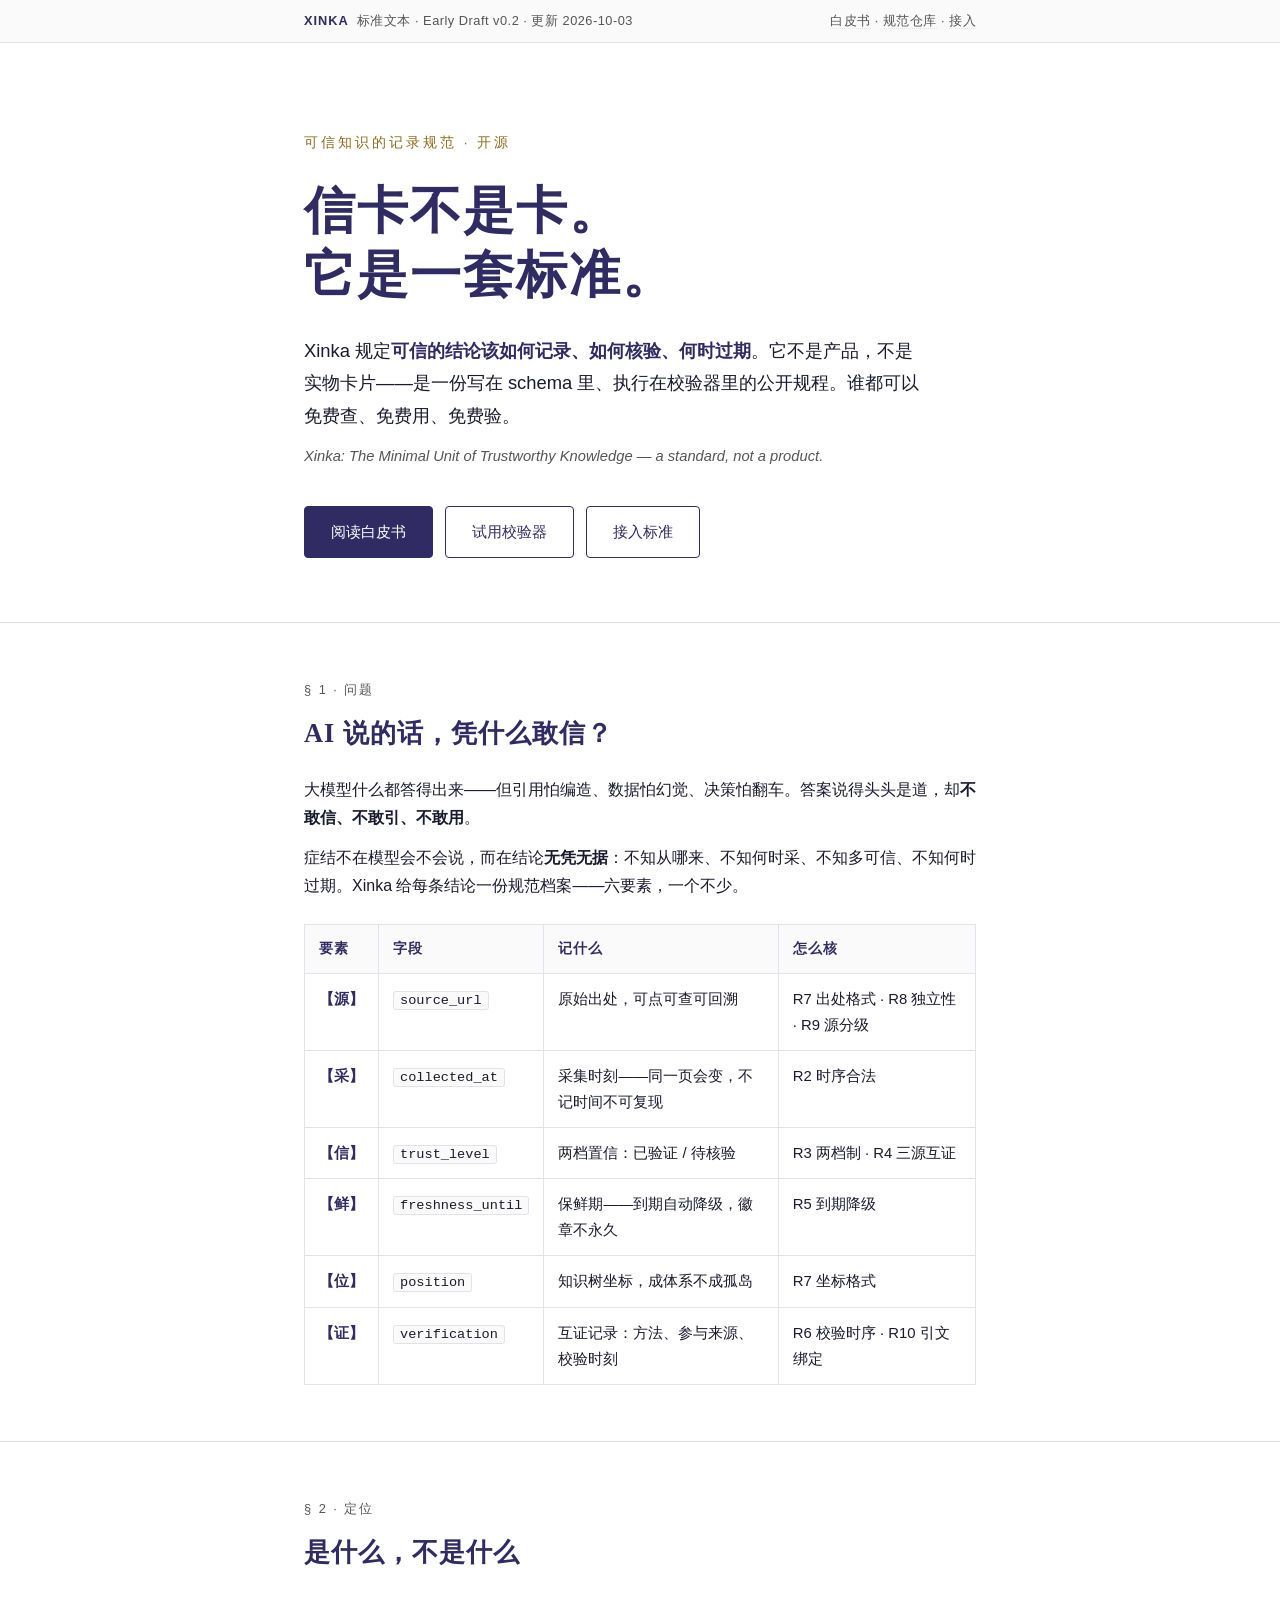
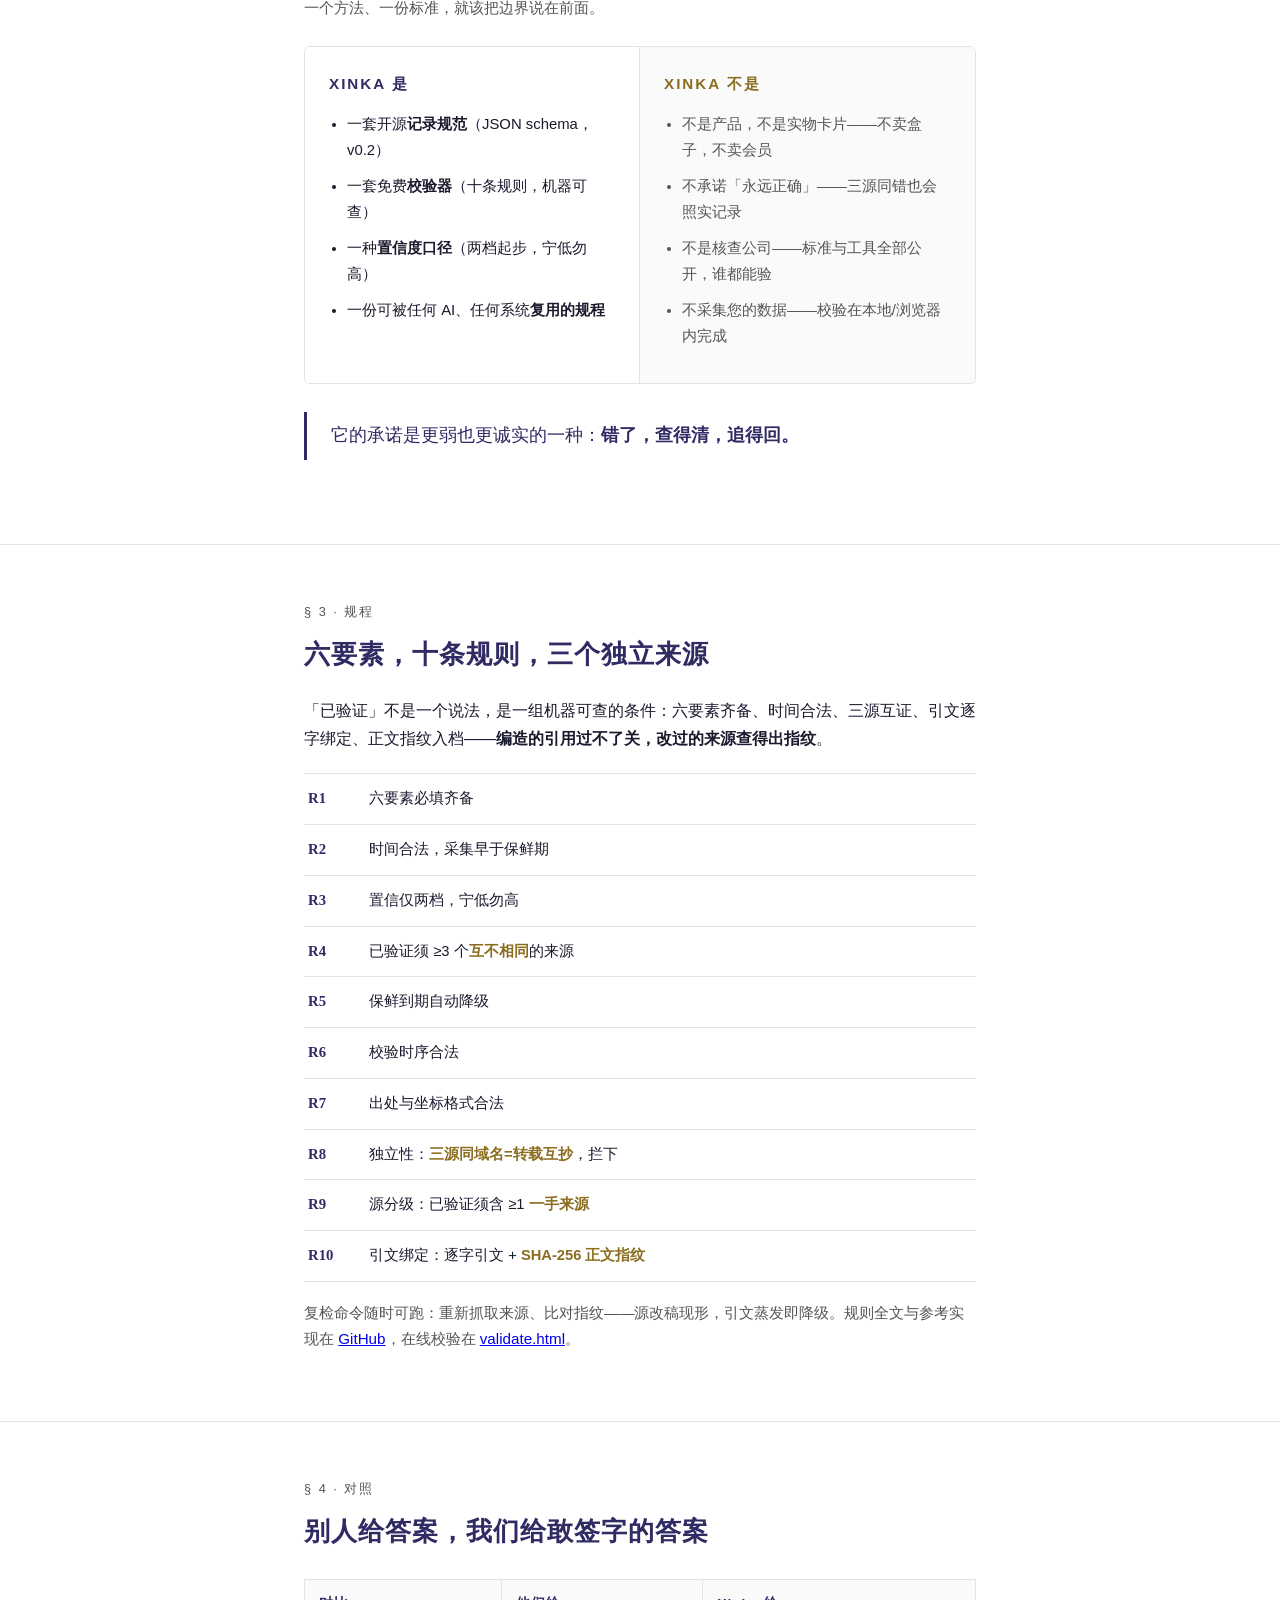
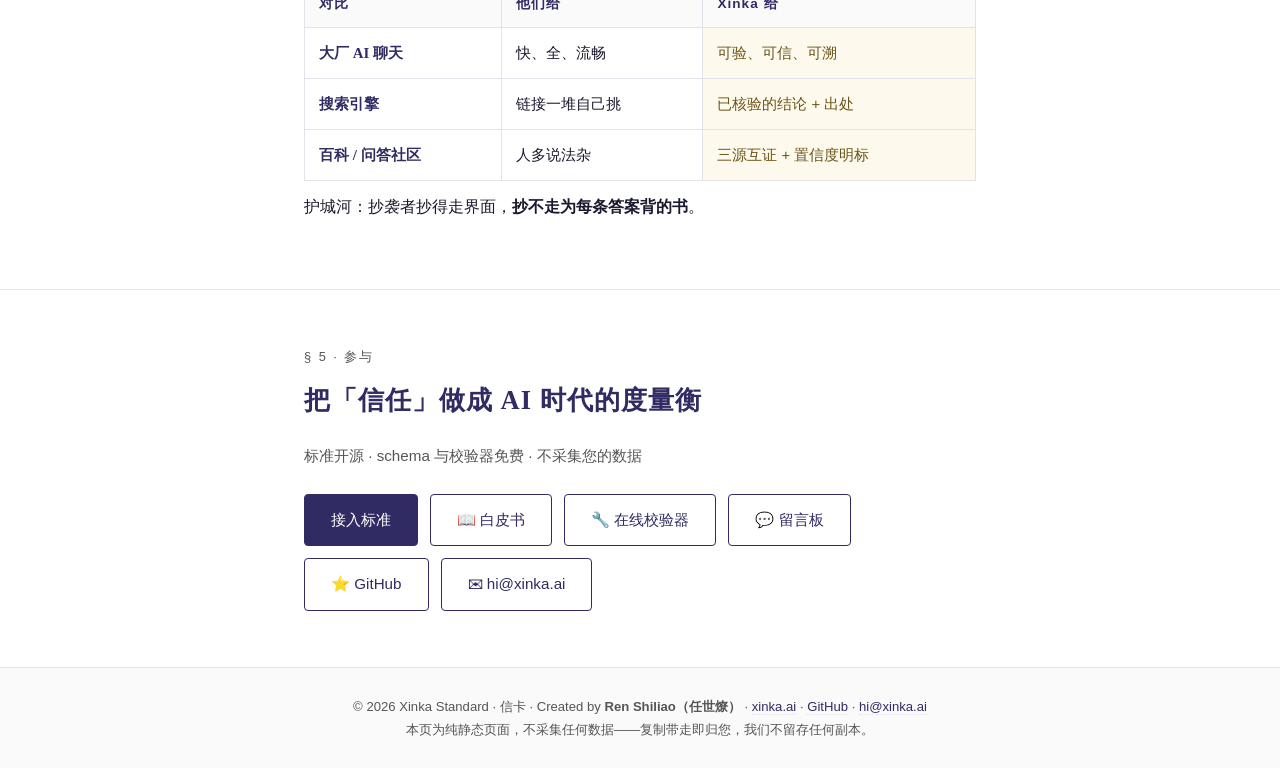
==== index.html @ 487dcef5 "refactor(index): homepage restyled as standards document (v0.2 voice) - copy: '信卡不是卡。它是一套标准。' — meth" ====
<!DOCTYPE html>
<html lang="zh-CN">
<head>
<meta charset="UTF-8">
<meta name="viewport" content="width=device-width, initial-scale=1.0">
<title>Xinka 标准 — 可信知识的记录规范</title>
<meta name="description" content="Xinka（信卡）：一套开源的可信知识记录规范。不是产品，不是实物卡片——它规定可信的结论该如何记录、如何核验、何时过期。schema 与校验器免费。">
<style>
  * { margin:0; padding:0; box-sizing:border-box; }
  :root {
    --ink:#1a1a2e; --dim:#555; --line:#e2e2ea; --paper:#ffffff; --wash:#fafafa;
    --acc:#302b63; --gold:#8a6d1f; --gold-bg:#fdf9ec;
    --serif:"Noto Serif SC","Songti SC","SimSun",Georgia,serif;
    --sans:-apple-system,"PingFang SC","Microsoft YaHei",sans-serif;
  }
  body { font-family:var(--sans); color:var(--ink); background:var(--paper); line-height:1.75; font-size:16px; }
  .wrap { max-width:720px; margin:0 auto; padding:0 24px; }

  /* 版本条——标准文本的身份 */
  .verbar { border-bottom:1px solid var(--line); background:var(--wash); }
  .verbar .wrap { display:flex; justify-content:space-between; align-items:center; padding:10px 24px; font-size:.8rem; color:var(--dim); letter-spacing:.5px; flex-wrap:wrap; gap:8px; }
  .verbar b { color:var(--acc); font-weight:600; letter-spacing:1px; }
  .verbar a { color:var(--dim); text-decoration:none; border-bottom:1px dotted var(--line); }
  .verbar a:hover { color:var(--acc); }

  /* 首屏——衬线巨题 */
  header { padding:88px 0 64px; border-bottom:1px solid var(--line); }
  .kicker { font-size:.85rem; letter-spacing:3px; color:var(--gold); margin-bottom:24px; }
  h1 { font-family:var(--serif); font-size:3.2rem; line-height:1.25; font-weight:700; color:var(--acc); letter-spacing:2px; }
  .lede { margin-top:28px; font-size:1.15rem; color:var(--ink); max-width:34em; }
  .lede strong { color:var(--acc); }
  .en { margin-top:12px; font-size:.92rem; color:var(--dim); font-style:italic; }
  .hero-btns { margin-top:36px; display:flex; gap:12px; flex-wrap:wrap; }
  .btn { display:inline-block; padding:12px 26px; border:1px solid var(--acc); border-radius:4px; text-decoration:none; font-size:.95rem; transition:all .15s; }
  .btn.primary { background:var(--acc); color:#fff; }
  .btn.primary:hover { background:#241f4d; }
  .btn.ghost { color:var(--acc); background:transparent; }
  .btn.ghost:hover { background:var(--wash); }

  /* 章节——文档式 */
  section { padding:56px 0; border-bottom:1px solid var(--line); }
  .secnum { font-size:.8rem; letter-spacing:2px; color:var(--dim); margin-bottom:8px; }
  h2 { font-family:var(--serif); font-size:1.65rem; color:var(--acc); font-weight:700; margin-bottom:20px; letter-spacing:1px; }
  p { margin:12px 0; color:var(--ink); }
  p.dim { color:var(--dim); font-size:.95rem; }

  /* 是/不是——规格双栏 */
  .isnot { display:grid; grid-template-columns:1fr 1fr; gap:0; border:1px solid var(--line); border-radius:6px; overflow:hidden; margin-top:24px; }
  .isnot > div { padding:24px; }
  .isnot .is { background:var(--paper); border-right:1px solid var(--line); }
  .isnot .isnot2 { background:var(--wash); }
  .isnot h3 { font-size:.95rem; letter-spacing:2px; margin-bottom:14px; font-weight:600; }
  .isnot .is h3 { color:var(--acc); }
  .isnot .isnot2 h3 { color:var(--gold); }
  .isnot li { margin:10px 0 10px 18px; font-size:.93rem; }
  .isnot .isnot2 li { color:var(--dim); }

  /* 六要素——规格表（去卡片化） */
  table { width:100%; border-collapse:collapse; margin-top:24px; font-size:.93rem; }
  th,td { padding:12px 14px; text-align:left; border:1px solid var(--line); vertical-align:top; }
  th { background:var(--wash); font-weight:600; color:var(--acc); font-size:.85rem; letter-spacing:1px; }
  td:first-child { font-family:var(--serif); font-weight:700; color:var(--acc); white-space:nowrap; }
  td code { font-size:.85rem; background:var(--wash); padding:1px 6px; border:1px solid var(--line); border-radius:3px; }

  /* 规则清单 */
  .rules { margin-top:20px; border-top:1px solid var(--line); }
  .rule { display:flex; gap:14px; padding:12px 4px; border-bottom:1px solid var(--line); font-size:.92rem; align-items:baseline; }
  .rule .rid { font-family:var(--serif); font-weight:700; color:var(--acc); min-width:3.2em; }
  .rule .rdesc { color:var(--ink); }
  .rule .rdesc b { color:var(--gold); font-weight:600; }

  /* 对比 */
  .compare td.gold { background:var(--gold-bg); color:#6b5518; }

  /* 引言块 */
  blockquote { border-left:3px solid var(--acc); padding:8px 24px; margin:28px 0; font-family:var(--serif); font-size:1.12rem; color:var(--acc); }

  /* CTA */
  .cta { padding:56px 0; }
  .cta h2 { text-align:left; }
  .cta .btns { display:flex; gap:12px; flex-wrap:wrap; margin-top:24px; }

  footer { border-top:1px solid var(--line); background:var(--wash); padding:28px 24px; text-align:center; font-size:.82rem; color:var(--dim); }
  footer a { color:var(--acc); text-decoration:none; border-bottom:1px dotted var(--line); }

  @media(max-width:640px){
    h1 { font-size:2.15rem; letter-spacing:1px; }
    header { padding:56px 0 40px; }
    .isnot { grid-template-columns:1fr; }
    .isnot .is { border-right:none; border-bottom:1px solid var(--line); }
    table { font-size:.86rem; }
    th,td { padding:9px 10px; }
  }
</style>
</head>
<body>

<div class="verbar">
  <div class="wrap">
    <span><b>XINKA</b>&nbsp; 标准文本 · Early Draft v0.2 · 更新 2026-10-03</span>
    <span><a href="/whitepaper/">白皮书</a> · <a href="https://github.com/renshiliao/xinka">规范仓库</a> · <a href="/integrate.html">接入</a></span>
  </div>
</div>

<header>
  <div class="wrap">
    <div class="kicker">可信知识的记录规范 · 开源</div>
    <h1>信卡不是卡。<br>它是一套标准。</h1>
    <p class="lede">Xinka 规定<strong>可信的结论该如何记录、如何核验、何时过期</strong>。它不是产品，不是实物卡片——是一份写在 schema 里、执行在校验器里的公开规程。谁都可以免费查、免费用、免费验。</p>
    <p class="en">Xinka: The Minimal Unit of Trustworthy Knowledge — a standard, not a product.</p>
    <div class="hero-btns">
      <a class="btn primary" href="/whitepaper/">阅读白皮书</a>
      <a class="btn ghost" href="/validate.html">试用校验器</a>
      <a class="btn ghost" href="/integrate.html">接入标准</a>
    </div>
  </div>
</header>

<section>
  <div class="wrap">
    <div class="secnum">§ 1 · 问题</div>
    <h2>AI 说的话，凭什么敢信？</h2>
    <p>大模型什么都答得出来——但引用怕编造、数据怕幻觉、决策怕翻车。答案说得头头是道，却<strong>不敢信、不敢引、不敢用</strong>。</p>
    <p>症结不在模型会不会说，而在结论<strong>无凭无据</strong>：不知从哪来、不知何时采、不知多可信、不知何时过期。Xinka 给每条结论一份规范档案——六要素，一个不少。</p>
    <table>
      <tr><th>要素</th><th>字段</th><th>记什么</th><th>怎么核</th></tr>
      <tr><td>【源】</td><td><code>source_url</code></td><td>原始出处，可点可查可回溯</td><td>R7 出处格式 · R8 独立性 · R9 源分级</td></tr>
      <tr><td>【采】</td><td><code>collected_at</code></td><td>采集时刻——同一页会变，不记时间不可复现</td><td>R2 时序合法</td></tr>
      <tr><td>【信】</td><td><code>trust_level</code></td><td>两档置信：已验证 / 待核验</td><td>R3 两档制 · R4 三源互证</td></tr>
      <tr><td>【鲜】</td><td><code>freshness_until</code></td><td>保鲜期——到期自动降级，徽章不永久</td><td>R5 到期降级</td></tr>
      <tr><td>【位】</td><td><code>position</code></td><td>知识树坐标，成体系不成孤岛</td><td>R7 坐标格式</td></tr>
      <tr><td>【证】</td><td><code>verification</code></td><td>互证记录：方法、参与来源、校验时刻</td><td>R6 校验时序 · R10 引文绑定</td></tr>
    </table>
  </div>
</section>

<section>
  <div class="wrap">
    <div class="secnum">§ 2 · 定位</div>
    <h2>是什么，不是什么</h2>
    <p class="dim">一个方法、一份标准，就该把边界说在前面。</p>
    <div class="isnot">
      <div class="is">
        <h3>XINKA 是</h3>
        <ul>
          <li>一套开源<strong>记录规范</strong>（JSON schema，v0.2）</li>
          <li>一套免费<strong>校验器</strong>（十条规则，机器可查）</li>
          <li>一种<strong>置信度口径</strong>（两档起步，宁低勿高）</li>
          <li>一份可被任何 AI、任何系统<strong>复用的规程</strong></li>
        </ul>
      </div>
      <div class="isnot2">
        <h3>XINKA 不是</h3>
        <ul>
          <li>不是产品，不是实物卡片——不卖盒子，不卖会员</li>
          <li>不承诺「永远正确」——三源同错也会照实记录</li>
          <li>不是核查公司——标准与工具全部公开，谁都能验</li>
          <li>不采集您的数据——校验在本地/浏览器内完成</li>
        </ul>
      </div>
    </div>
    <blockquote>它的承诺是更弱也更诚实的一种：<strong>错了，查得清，追得回。</strong></blockquote>
  </div>
</section>

<section>
  <div class="wrap">
    <div class="secnum">§ 3 · 规程</div>
    <h2>六要素，十条规则，三个独立来源</h2>
    <p>「已验证」不是一个说法，是一组机器可查的条件：六要素齐备、时间合法、三源互证、引文逐字绑定、正文指纹入档——<strong>编造的引用过不了关，改过的来源查得出指纹</strong>。</p>
    <div class="rules">
      <div class="rule"><span class="rid">R1</span><span class="rdesc">六要素必填齐备</span></div>
      <div class="rule"><span class="rid">R2</span><span class="rdesc">时间合法，采集早于保鲜期</span></div>
      <div class="rule"><span class="rid">R3</span><span class="rdesc">置信仅两档，宁低勿高</span></div>
      <div class="rule"><span class="rid">R4</span><span class="rdesc">已验证须 ≥3 个<b>互不相同</b>的来源</span></div>
      <div class="rule"><span class="rid">R5</span><span class="rdesc">保鲜到期自动降级</span></div>
      <div class="rule"><span class="rid">R6</span><span class="rdesc">校验时序合法</span></div>
      <div class="rule"><span class="rid">R7</span><span class="rdesc">出处与坐标格式合法</span></div>
      <div class="rule"><span class="rid">R8</span><span class="rdesc">独立性：<b>三源同域名=转载互抄</b>，拦下</span></div>
      <div class="rule"><span class="rid">R9</span><span class="rdesc">源分级：已验证须含 ≥1 <b>一手来源</b></span></div>
      <div class="rule"><span class="rid">R10</span><span class="rdesc">引文绑定：逐字引文 + <b>SHA-256 正文指纹</b></span></div>
    </div>
    <p class="dim" style="margin-top:18px;">复检命令随时可跑：重新抓取来源、比对指纹——源改稿现形，引文蒸发即降级。规则全文与参考实现在 <a href="https://github.com/renshiliao/xinka">GitHub</a>，在线校验在 <a href="/validate.html">validate.html</a>。</p>
  </div>
</section>

<section>
  <div class="wrap">
    <div class="secnum">§ 4 · 对照</div>
    <h2>别人给答案，我们给敢签字的答案</h2>
    <table class="compare">
      <tr><th>对比</th><th>他们给</th><th>Xinka 给</th></tr>
      <tr><td>大厂 AI 聊天</td><td>快、全、流畅</td><td class="gold">可验、可信、可溯</td></tr>
      <tr><td>搜索引擎</td><td>链接一堆自己挑</td><td class="gold">已核验的结论 + 出处</td></tr>
      <tr><td>百科 / 问答社区</td><td>人多说法杂</td><td class="gold">三源互证 + 置信度明标</td></tr>
    </table>
    <p>护城河：抄袭者抄得走界面，<strong>抄不走为每条答案背的书</strong>。</p>
  </div>
</section>

<div class="cta">
  <div class="wrap">
    <div class="secnum">§ 5 · 参与</div>
    <h2>把「信任」做成 AI 时代的度量衡</h2>
    <p class="dim">标准开源 · schema 与校验器免费 · 不采集您的数据</p>
    <div class="btns">
      <a class="btn primary" href="/integrate.html">接入标准</a>
      <a class="btn ghost" href="/whitepaper/">📖 白皮书</a>
      <a class="btn ghost" href="/validate.html">🔧 在线校验器</a>
      <a class="btn ghost" href="/guestbook.html">💬 留言板</a>
      <a class="btn ghost" href="https://github.com/renshiliao/xinka">⭐ GitHub</a>
      <a class="btn ghost" href="mailto:hi@xinka.ai">✉ hi@xinka.ai</a>
    </div>
  </div>
</div>

<footer>
  © 2026 Xinka Standard · 信卡 · Created by <strong>Ren Shiliao（任世燎）</strong> · <a href="https://xinka.ai">xinka.ai</a> · <a href="https://github.com/renshiliao/xinka">GitHub</a> · <a href="mailto:hi@xinka.ai">hi@xinka.ai</a><br>
  本页为纯静态页面，不采集任何数据——复制带走即归您，我们不留存任何副本。
</footer>
</body>
</html>
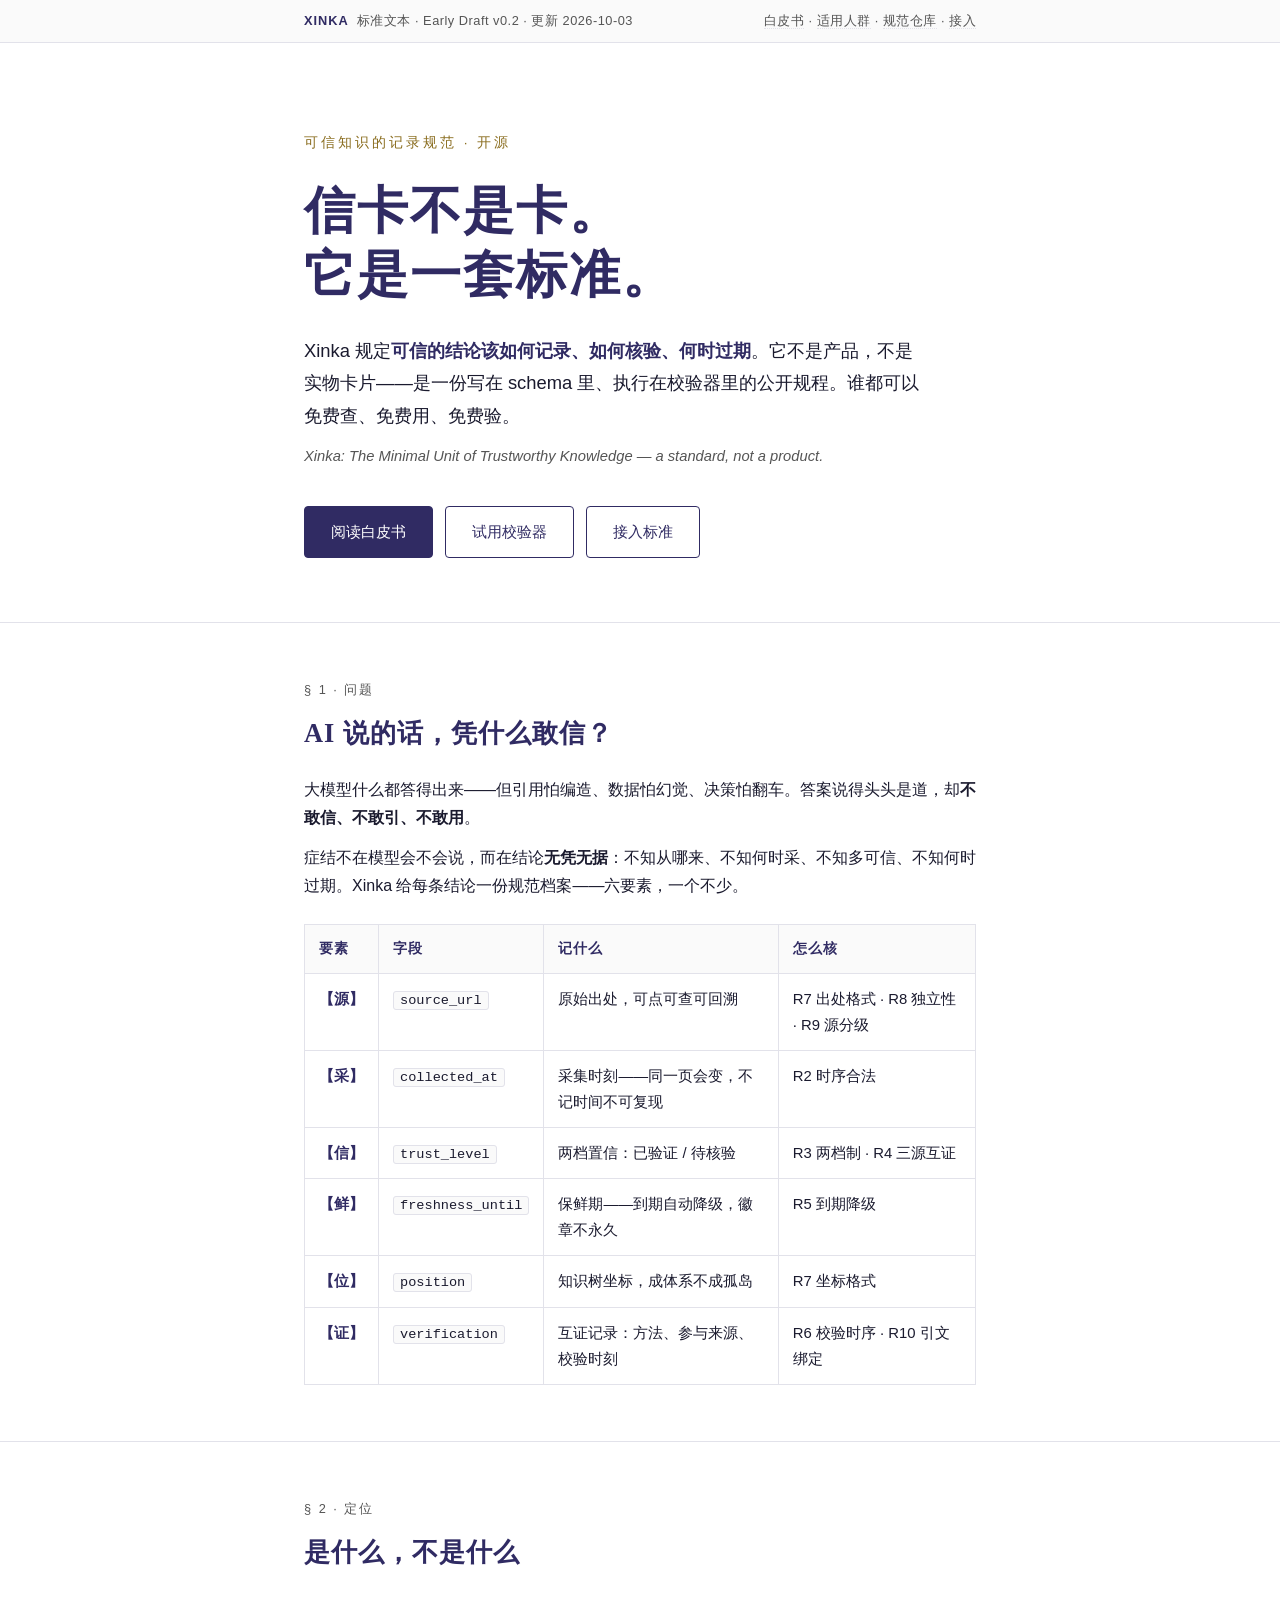
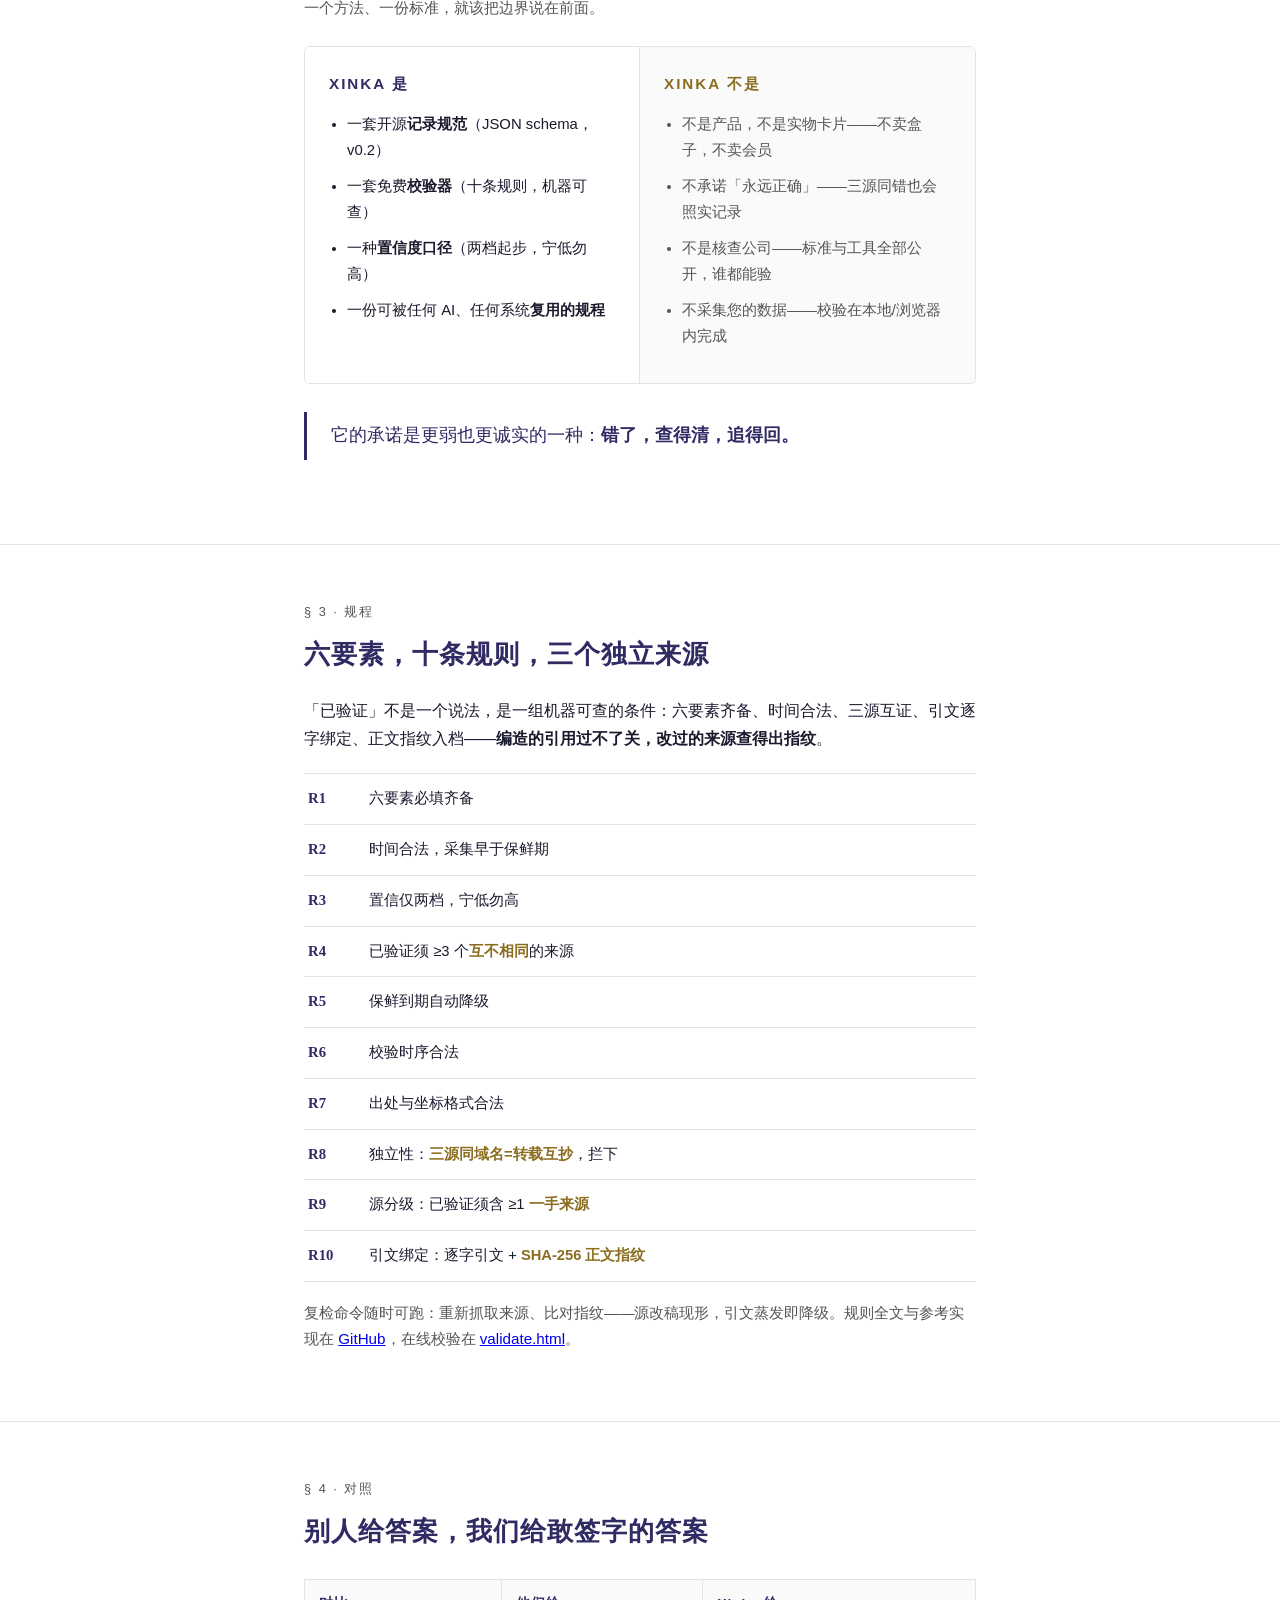
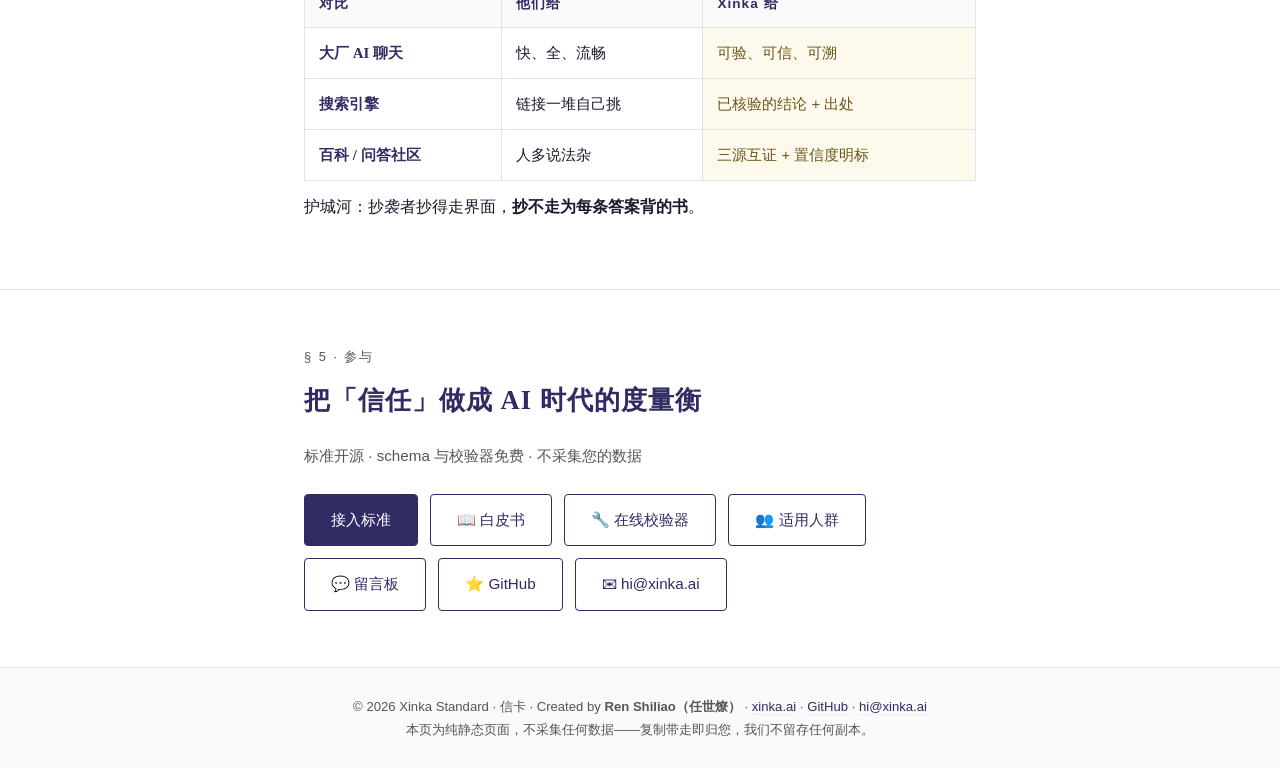
==== commit de270148: "feat: users.html — audience guide (9 personas with pain points, usage, one-liners) + cross-links fro" ====
--- a/index.html
+++ b/index.html
@@ -98,7 +98,7 @@
 <div class="verbar">
   <div class="wrap">
     <span><b>XINKA</b>&nbsp; 标准文本 · Early Draft v0.2 · 更新 2026-10-03</span>
-    <span><a href="/whitepaper/">白皮书</a> · <a href="https://github.com/renshiliao/xinka">规范仓库</a> · <a href="/integrate.html">接入</a></span>
+    <span><a href="/whitepaper/">白皮书</a> · <a href="/users.html">适用人群</a> · <a href="https://github.com/renshiliao/xinka">规范仓库</a> · <a href="/integrate.html">接入</a></span>
   </div>
 </div>
 
@@ -207,6 +207,7 @@
       <a class="btn primary" href="/integrate.html">接入标准</a>
       <a class="btn ghost" href="/whitepaper/">📖 白皮书</a>
       <a class="btn ghost" href="/validate.html">🔧 在线校验器</a>
+      <a class="btn ghost" href="/users.html">👥 适用人群</a>
       <a class="btn ghost" href="/guestbook.html">💬 留言板</a>
       <a class="btn ghost" href="https://github.com/renshiliao/xinka">⭐ GitHub</a>
       <a class="btn ghost" href="mailto:hi@xinka.ai">✉ hi@xinka.ai</a>
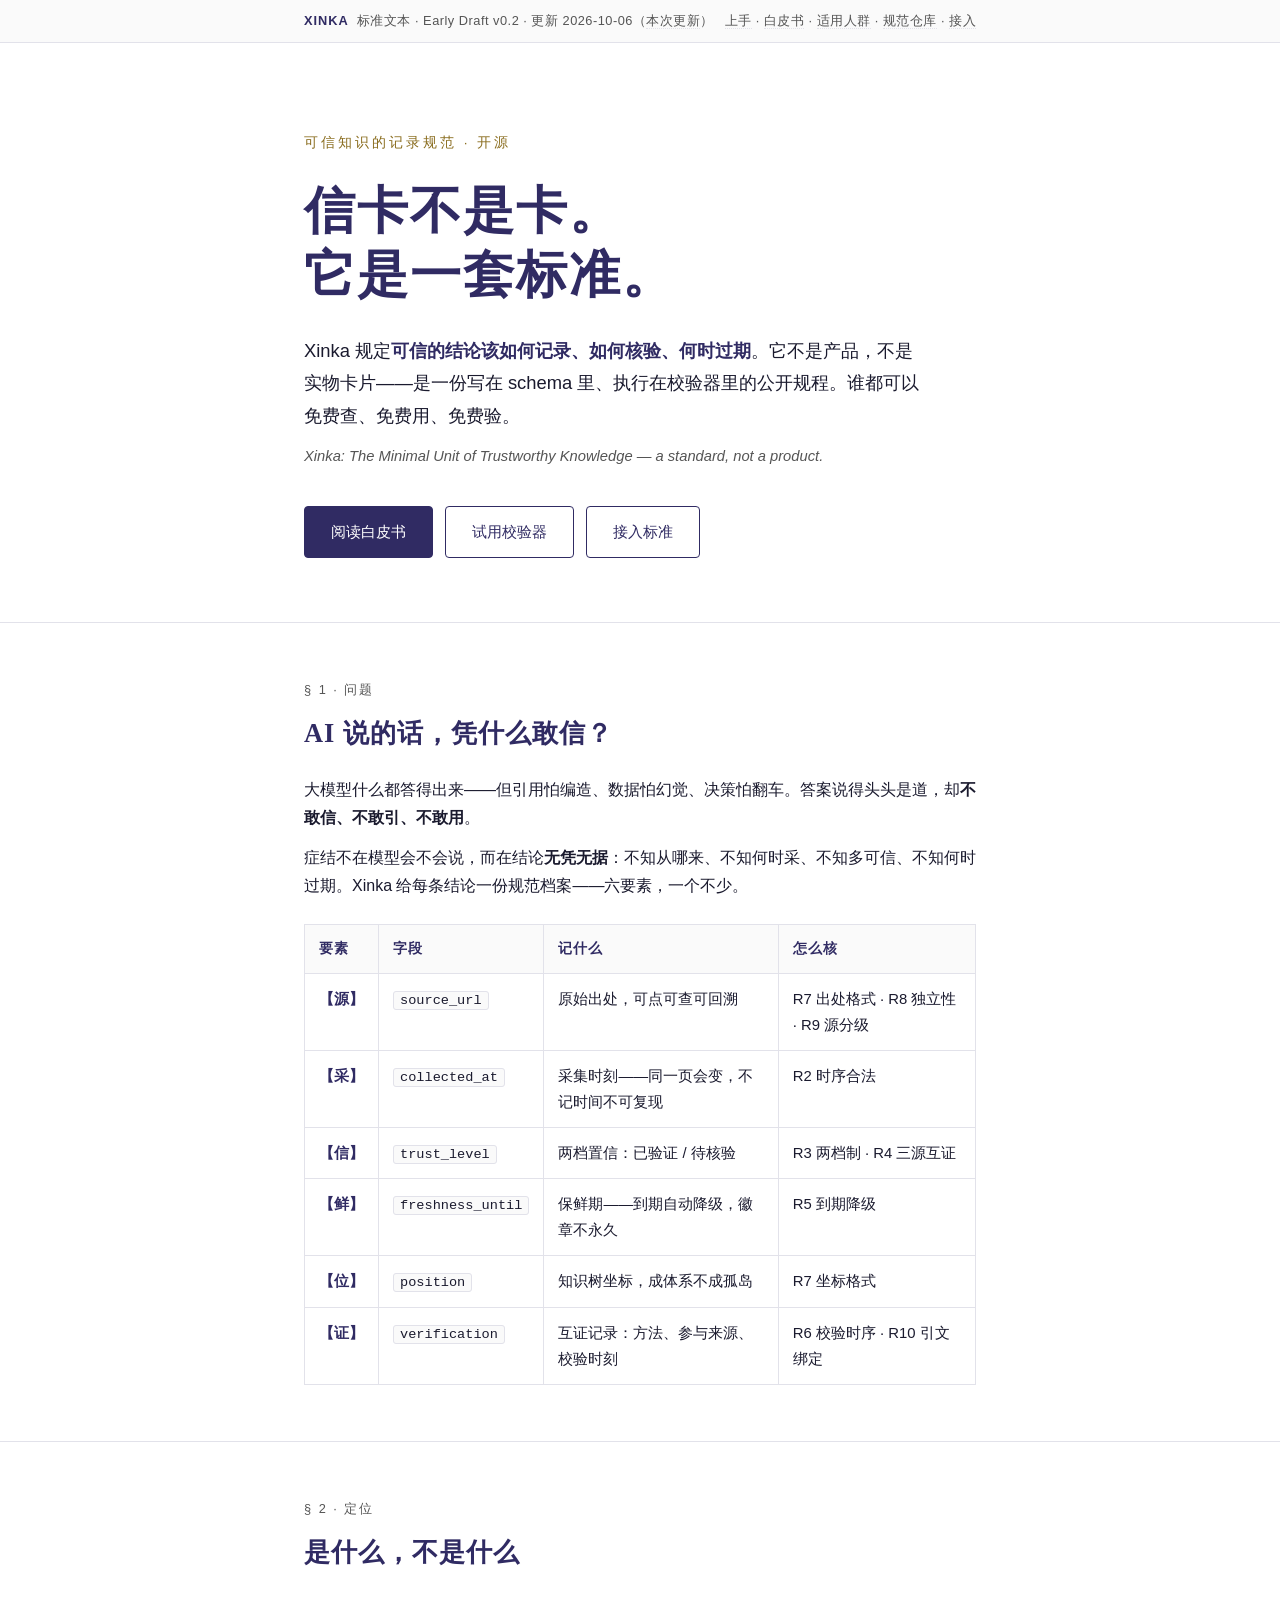
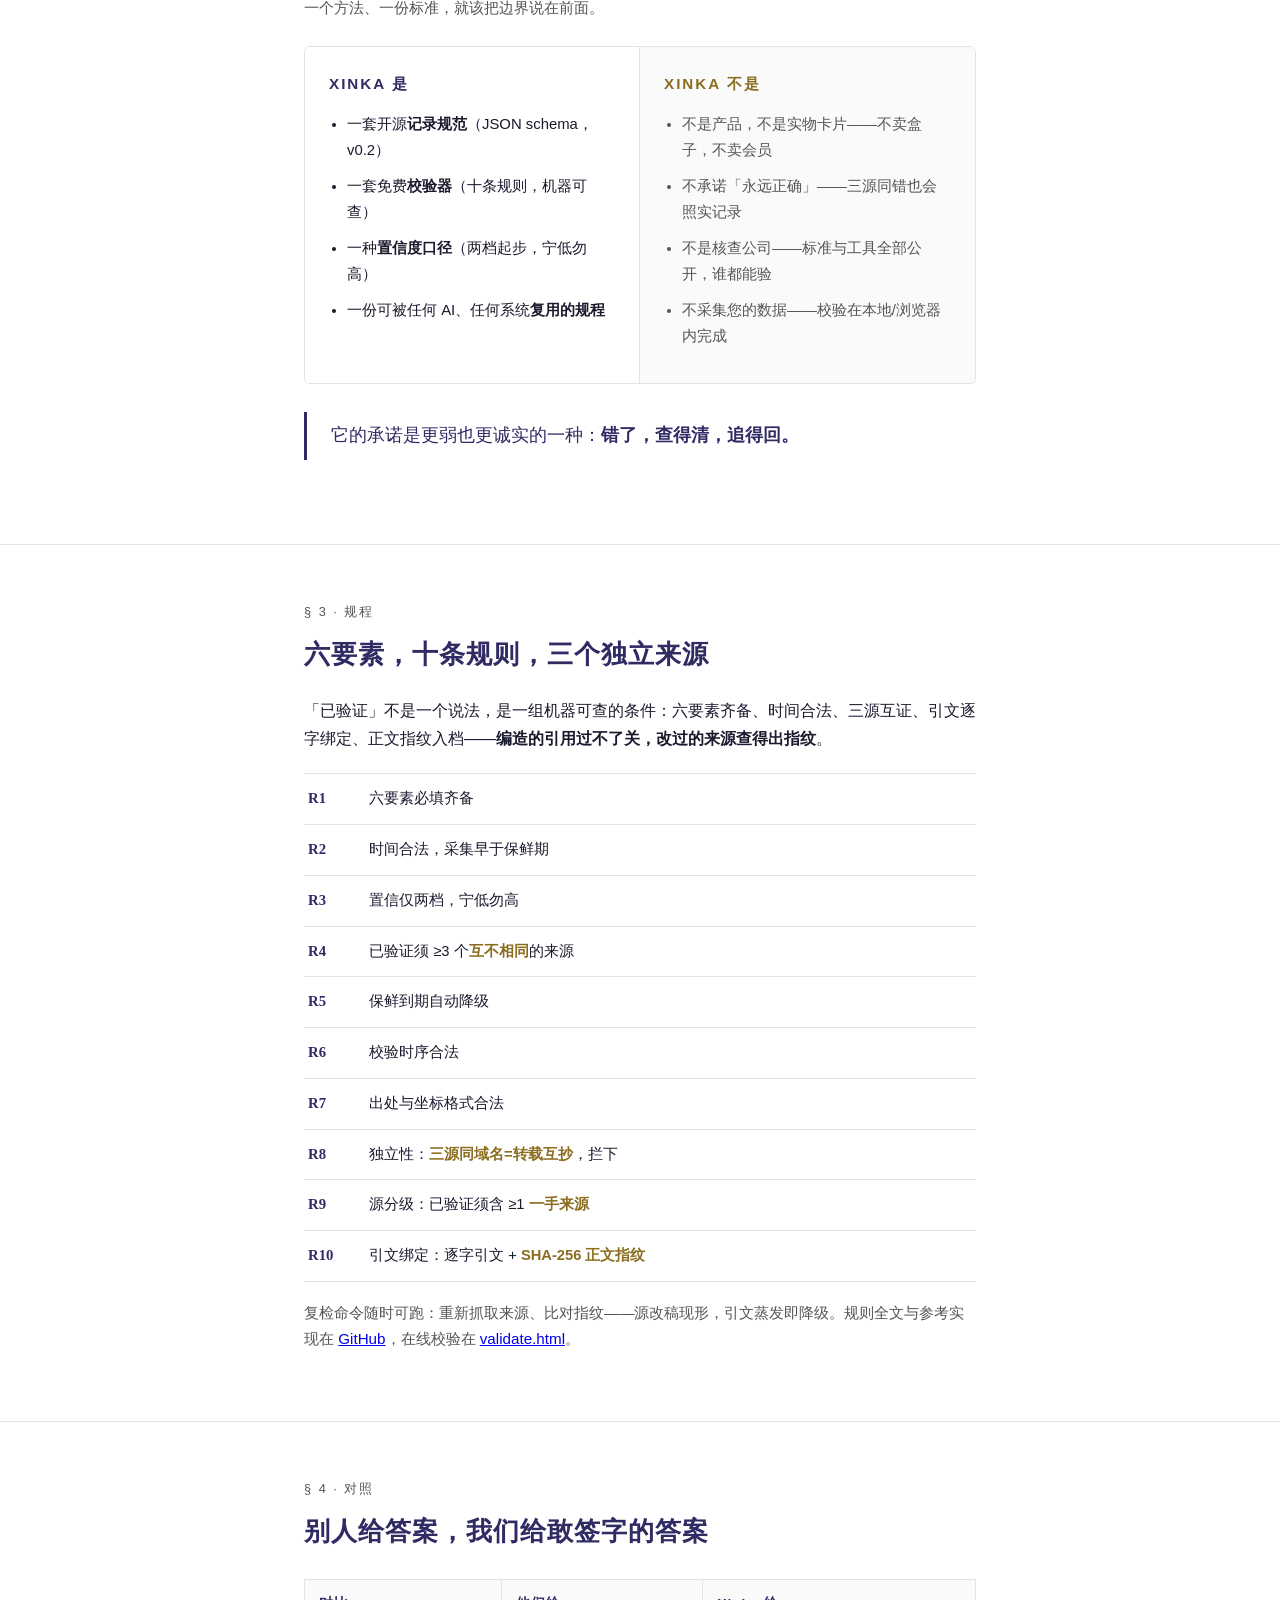
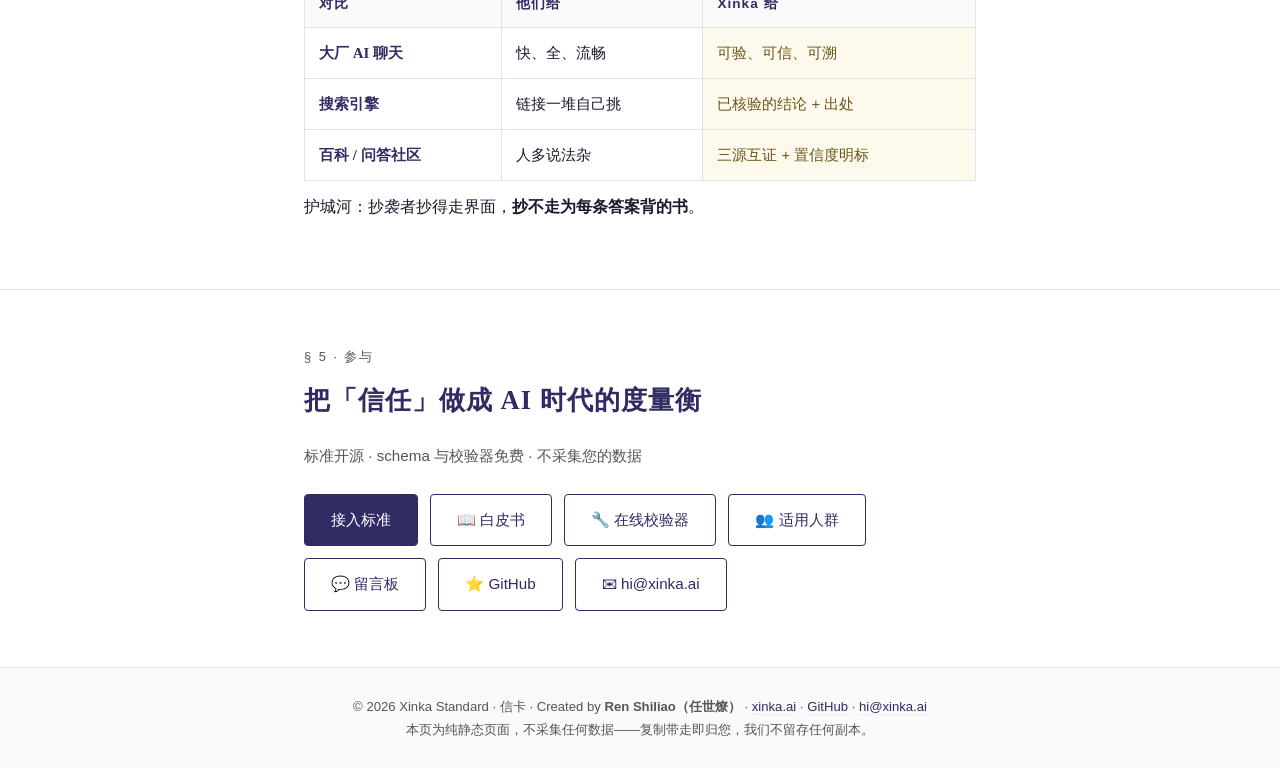
==== commit 2aa9f6ca: "feat: start.html 上手指南（5分钟第一跑）+ 站内互链 + 版本口径统一（日期2026-10-06/白皮书v0.2增补标注）+ integrate 补 xinka_query" ====
--- a/index.html
+++ b/index.html
@@ -97,8 +97,8 @@
 
 <div class="verbar">
   <div class="wrap">
-    <span><b>XINKA</b>&nbsp; 标准文本 · Early Draft v0.2 · 更新 2026-10-03</span>
-    <span><a href="/whitepaper/">白皮书</a> · <a href="/users.html">适用人群</a> · <a href="https://github.com/renshiliao/xinka">规范仓库</a> · <a href="/integrate.html">接入</a></span>
+    <span><b>XINKA</b>&nbsp; 标准文本 · Early Draft v0.2 · 更新 2026-10-06（<a href="/CHANGELOG-20261006.md">本次更新</a>）</span>
+    <span><a href="/start.html">上手</a> · <a href="/whitepaper/">白皮书</a> · <a href="/users.html">适用人群</a> · <a href="https://github.com/renshiliao/xinka">规范仓库</a> · <a href="/integrate.html">接入</a></span>
   </div>
 </div>
 
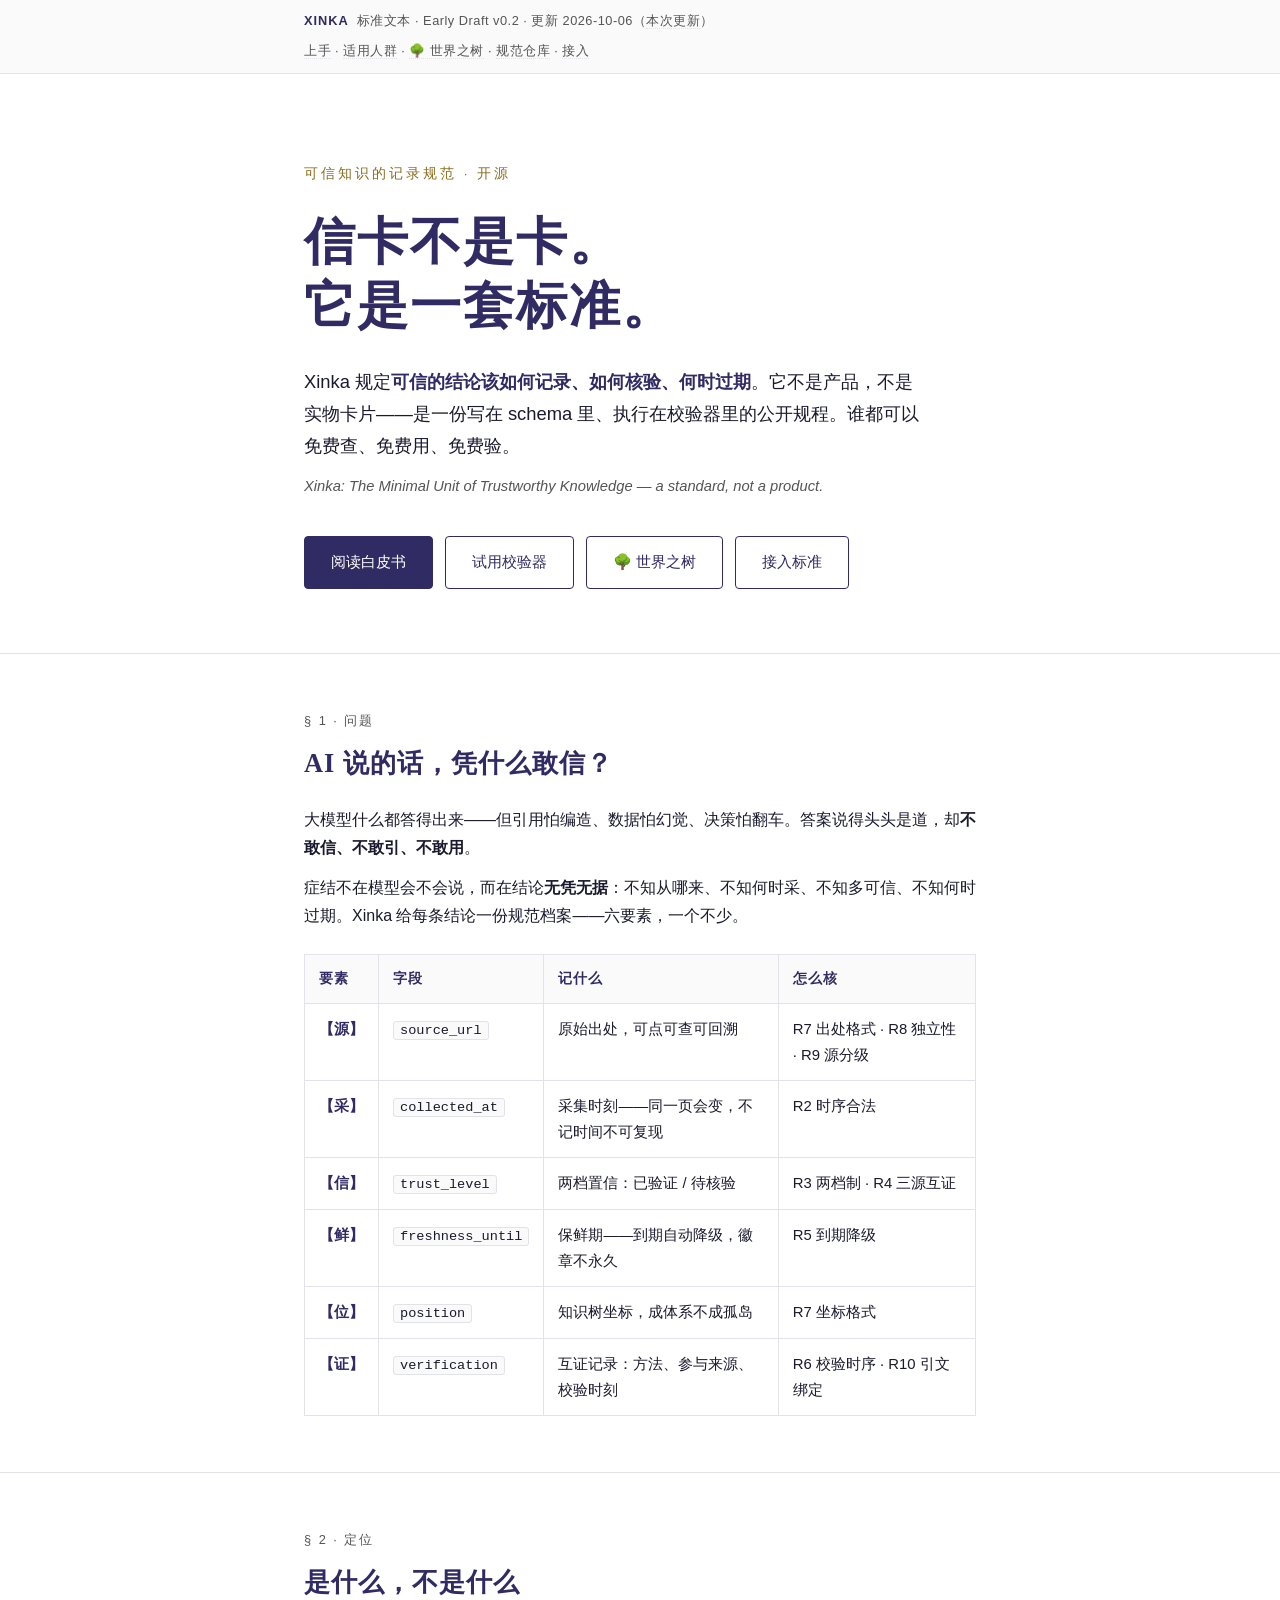
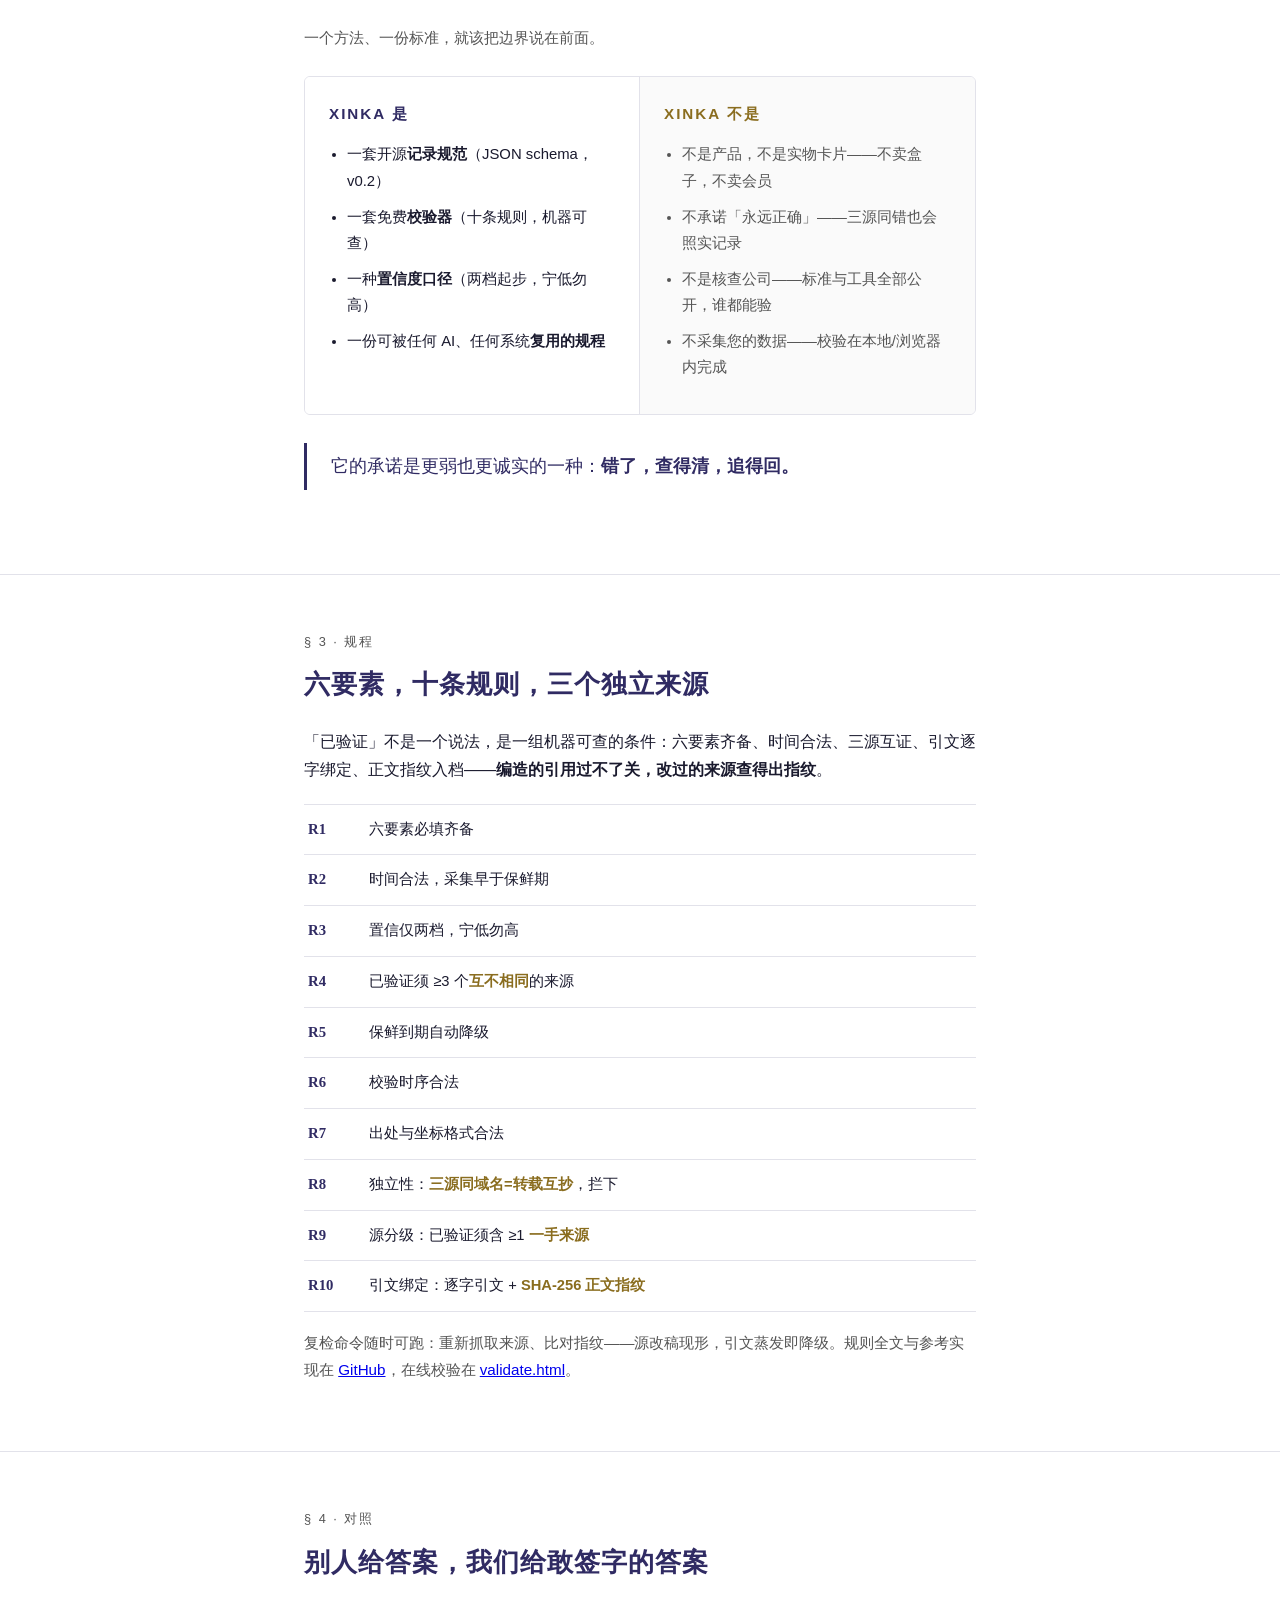
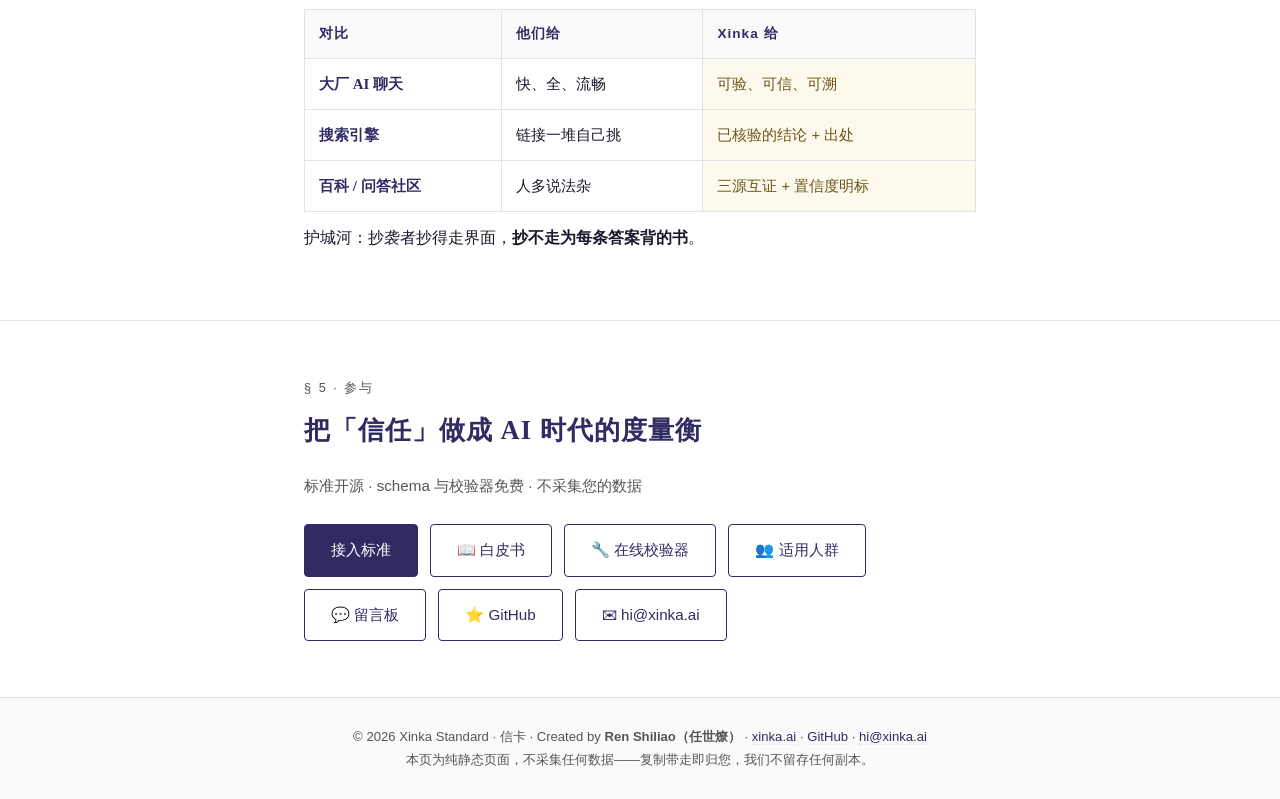
==== commit 3ba2a468: "feat: 主站 verbar 互链" ====
--- a/index.html
+++ b/index.html
@@ -98,7 +98,7 @@
 <div class="verbar">
   <div class="wrap">
     <span><b>XINKA</b>&nbsp; 标准文本 · Early Draft v0.2 · 更新 2026-10-06（<a href="/CHANGELOG-20261006.md">本次更新</a>）</span>
-    <span><a href="/start.html">上手</a> · <a href="/whitepaper/">白皮书</a> · <a href="/users.html">适用人群</a> · <a href="https://github.com/renshiliao/xinka">规范仓库</a> · <a href="/integrate.html">接入</a></span>
+    <span><a href="/start.html">上手</a> · <a href="/users.html">适用人群</a> · <a href="/tree.html">🌳 世界之树</a> · <a href="https://github.com/renshiliao/xinka">规范仓库</a> · <a href="/integrate.html">接入</a></span>
   </div>
 </div>
 
@@ -111,6 +111,7 @@
     <div class="hero-btns">
       <a class="btn primary" href="/whitepaper/">阅读白皮书</a>
       <a class="btn ghost" href="/validate.html">试用校验器</a>
+      <a class="btn ghost" href="/tree.html">🌳 世界之树</a>
       <a class="btn ghost" href="/integrate.html">接入标准</a>
     </div>
   </div>
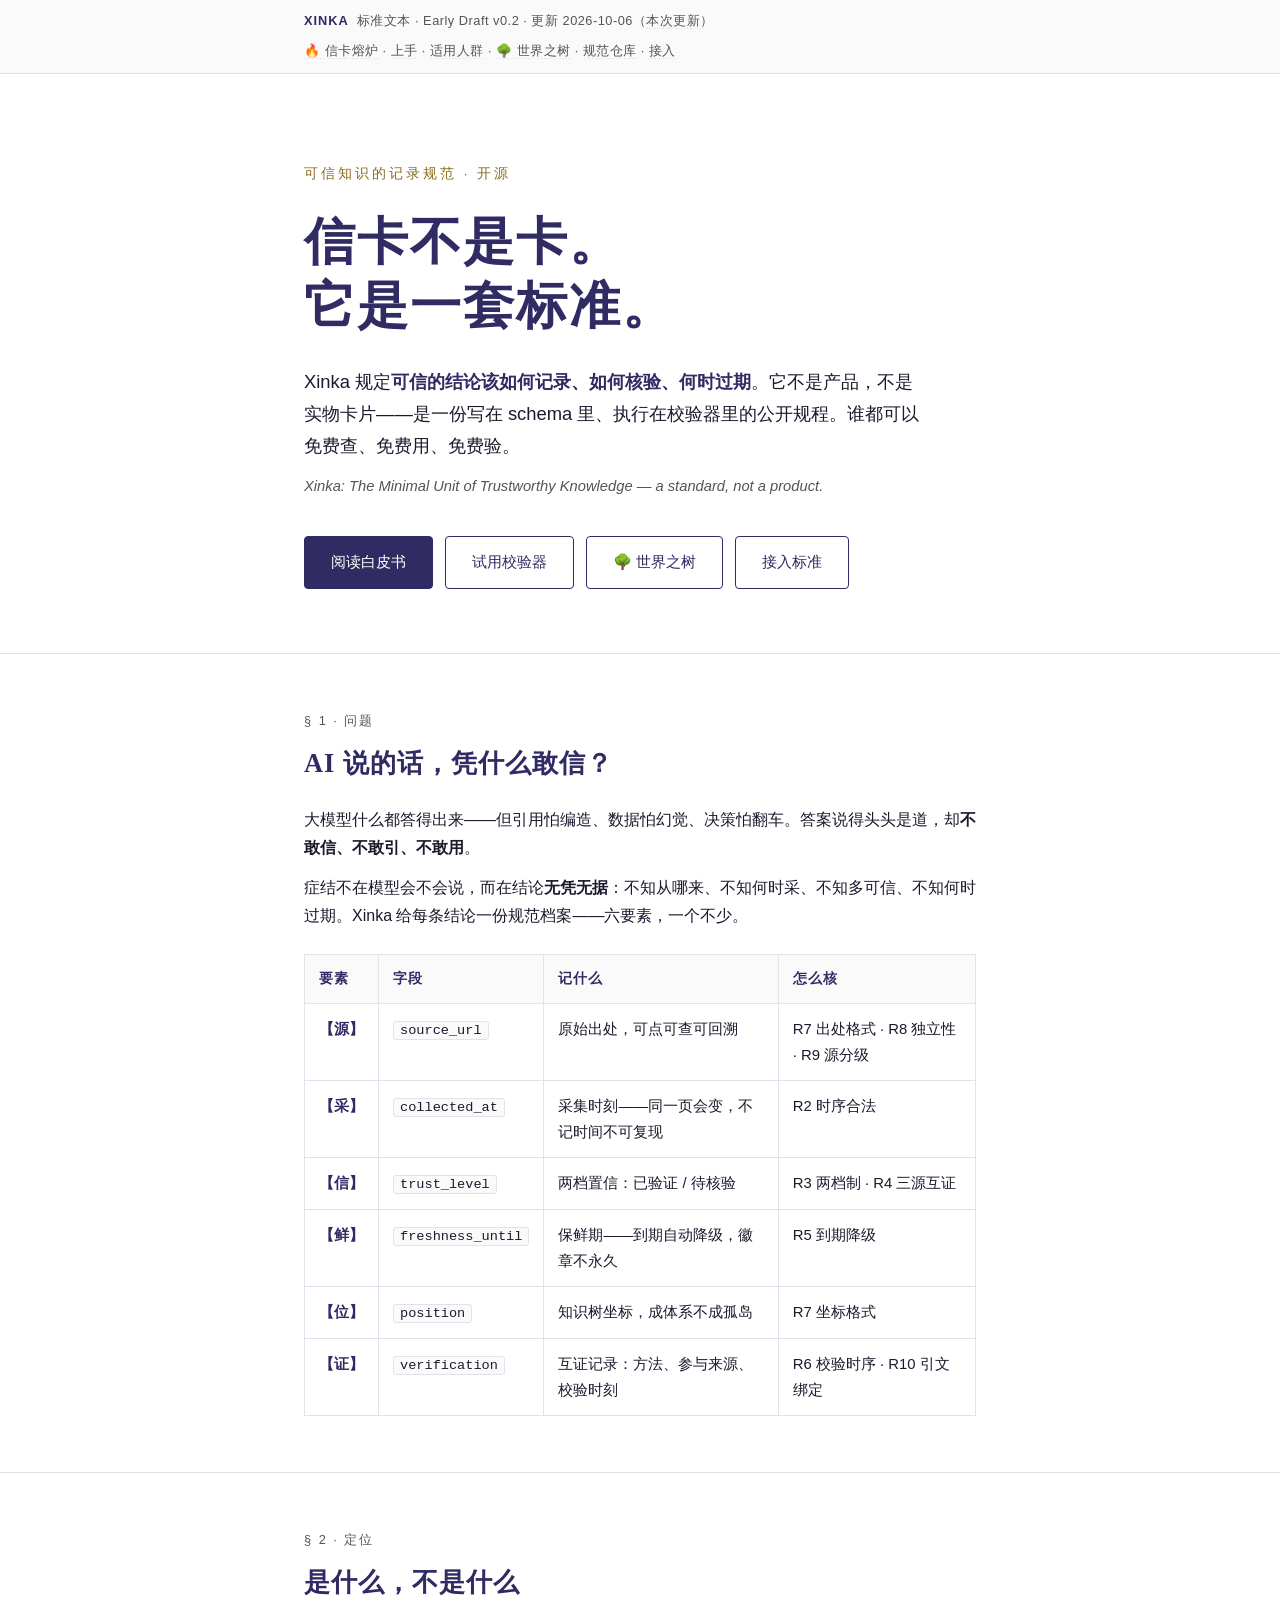
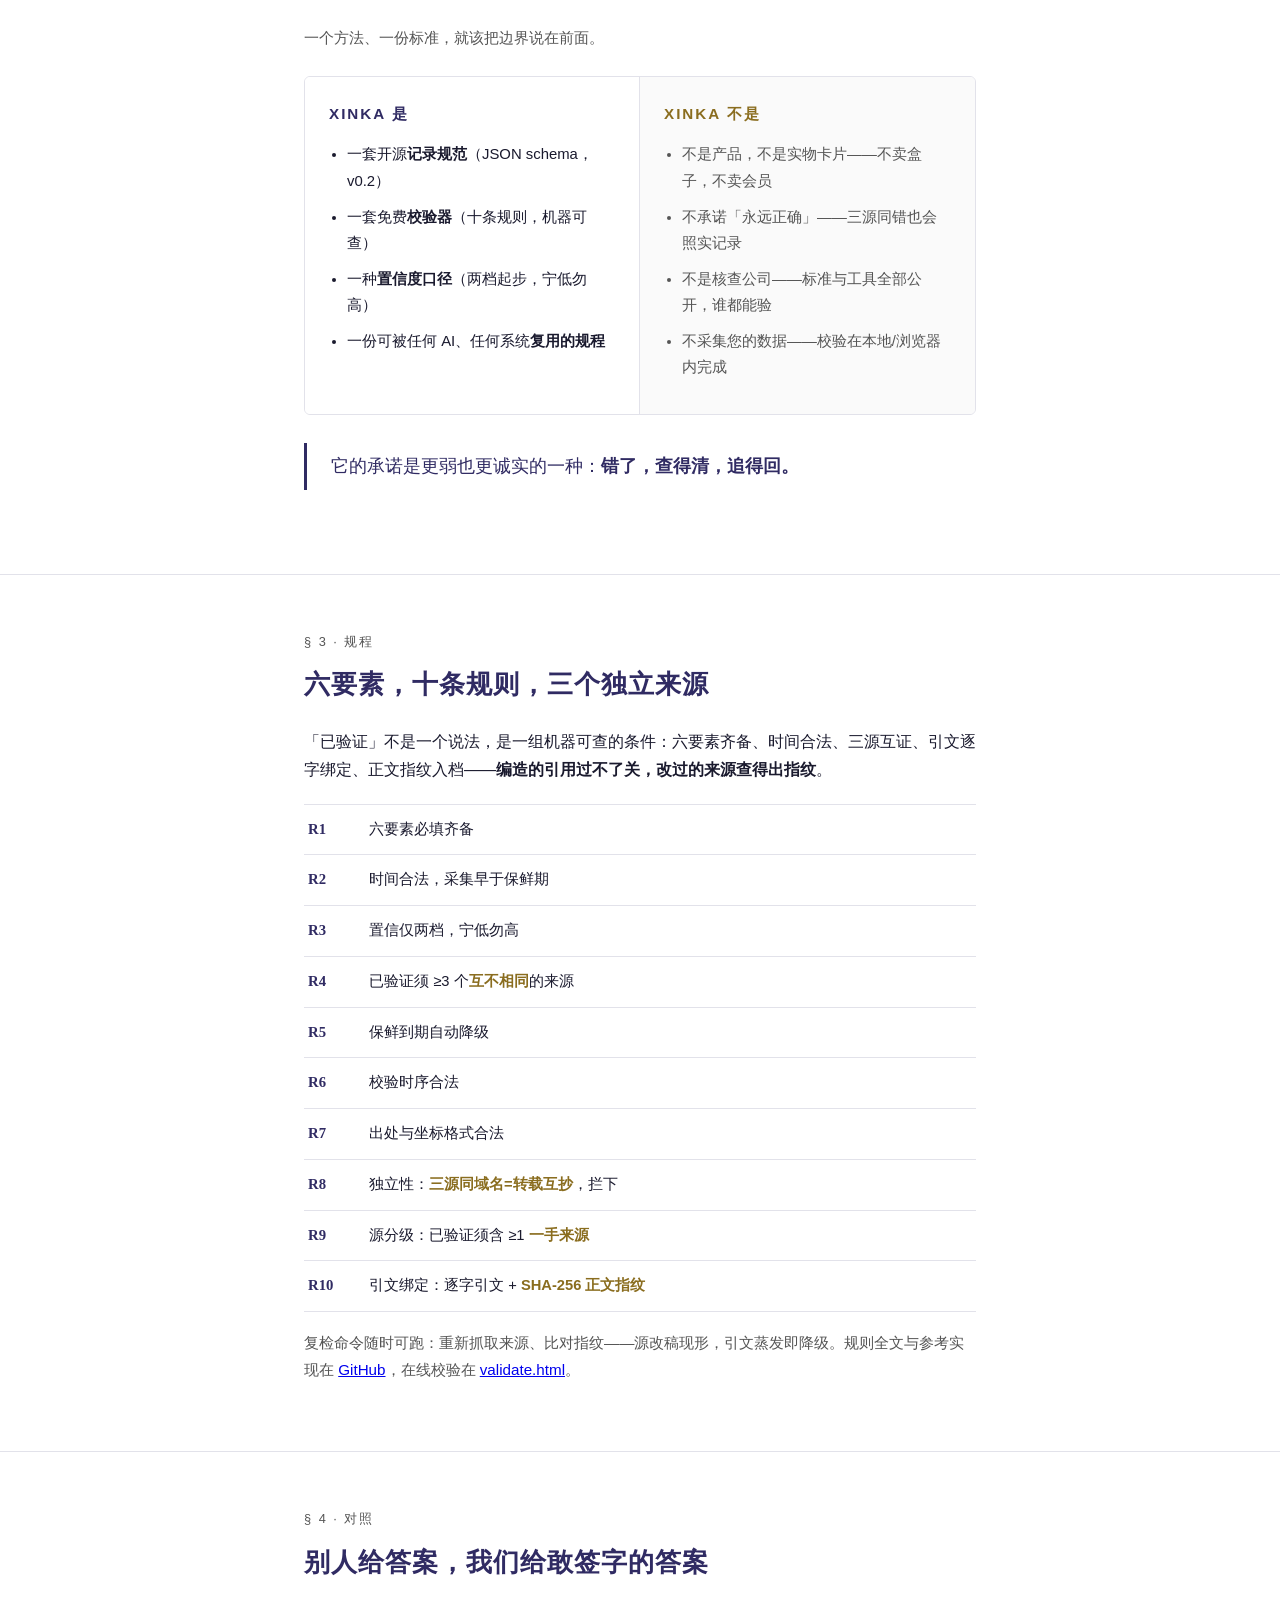
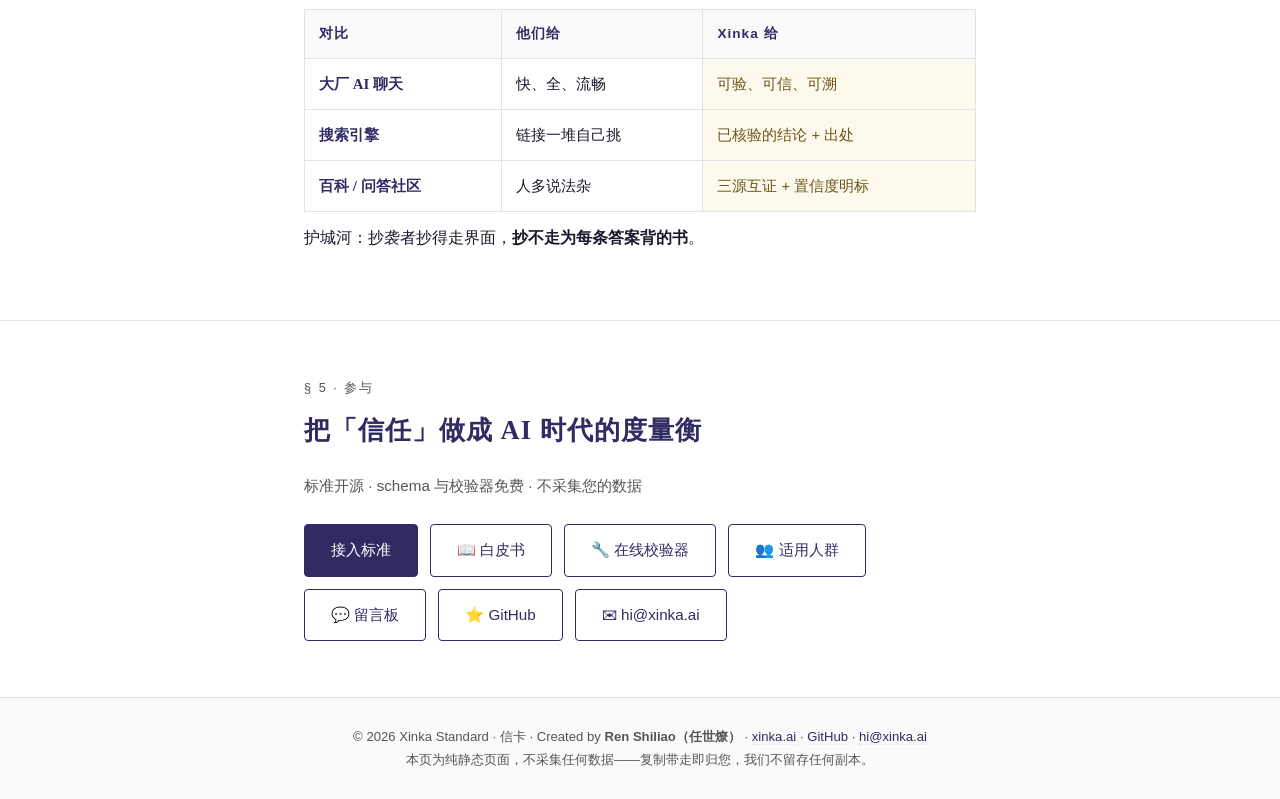
==== commit 46c9880b: "feat: furnace/ 信卡熔炉子站（首页/架构/安全模型/部署/开源包 5 页）+ 主站 verbar 互链" ====
--- a/index.html
+++ b/index.html
@@ -98,7 +98,7 @@
 <div class="verbar">
   <div class="wrap">
     <span><b>XINKA</b>&nbsp; 标准文本 · Early Draft v0.2 · 更新 2026-10-06（<a href="/CHANGELOG-20261006.md">本次更新</a>）</span>
-    <span><a href="/start.html">上手</a> · <a href="/users.html">适用人群</a> · <a href="/tree.html">🌳 世界之树</a> · <a href="https://github.com/renshiliao/xinka">规范仓库</a> · <a href="/integrate.html">接入</a></span>
+    <span><a href="/furnace/">🔥 信卡熔炉</a> · <a href="/start.html">上手</a> · <a href="/users.html">适用人群</a> · <a href="/tree.html">🌳 世界之树</a> · <a href="https://github.com/renshiliao/xinka">规范仓库</a> · <a href="/integrate.html">接入</a></span>
   </div>
 </div>
 
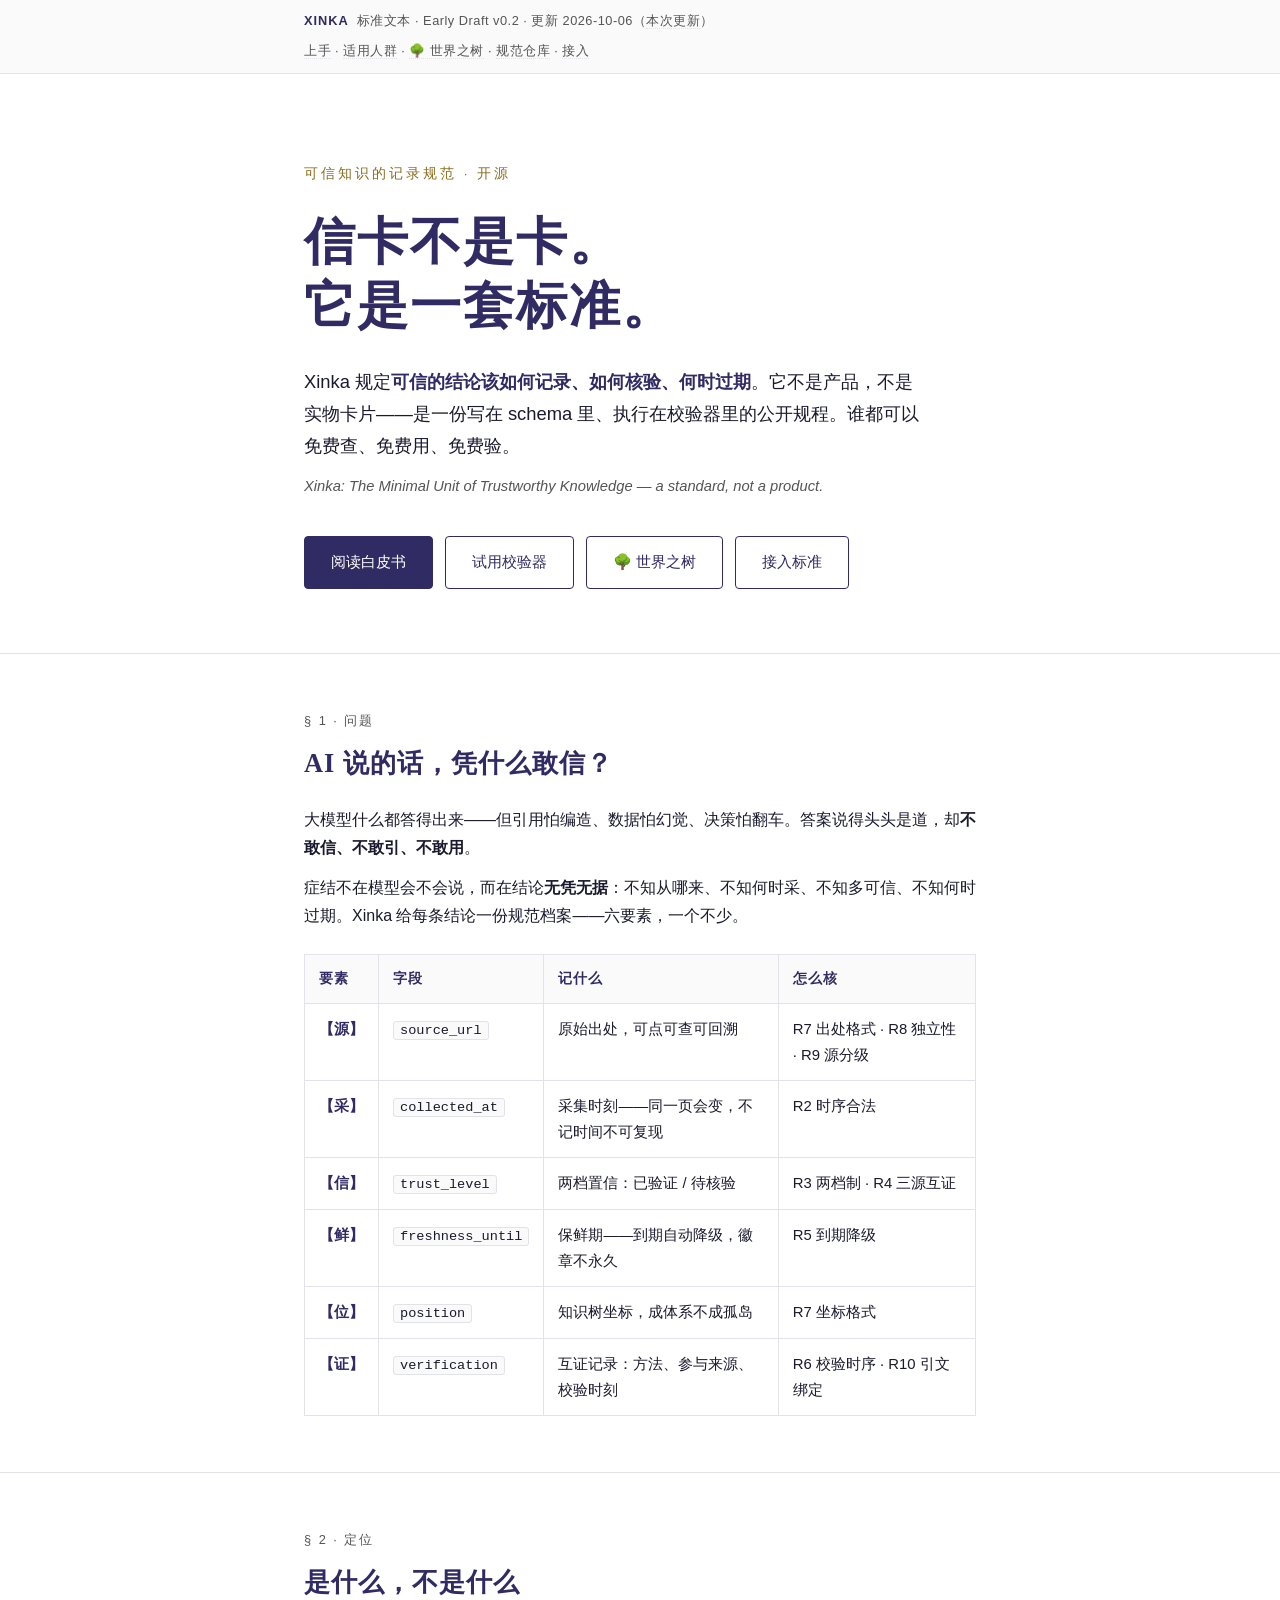
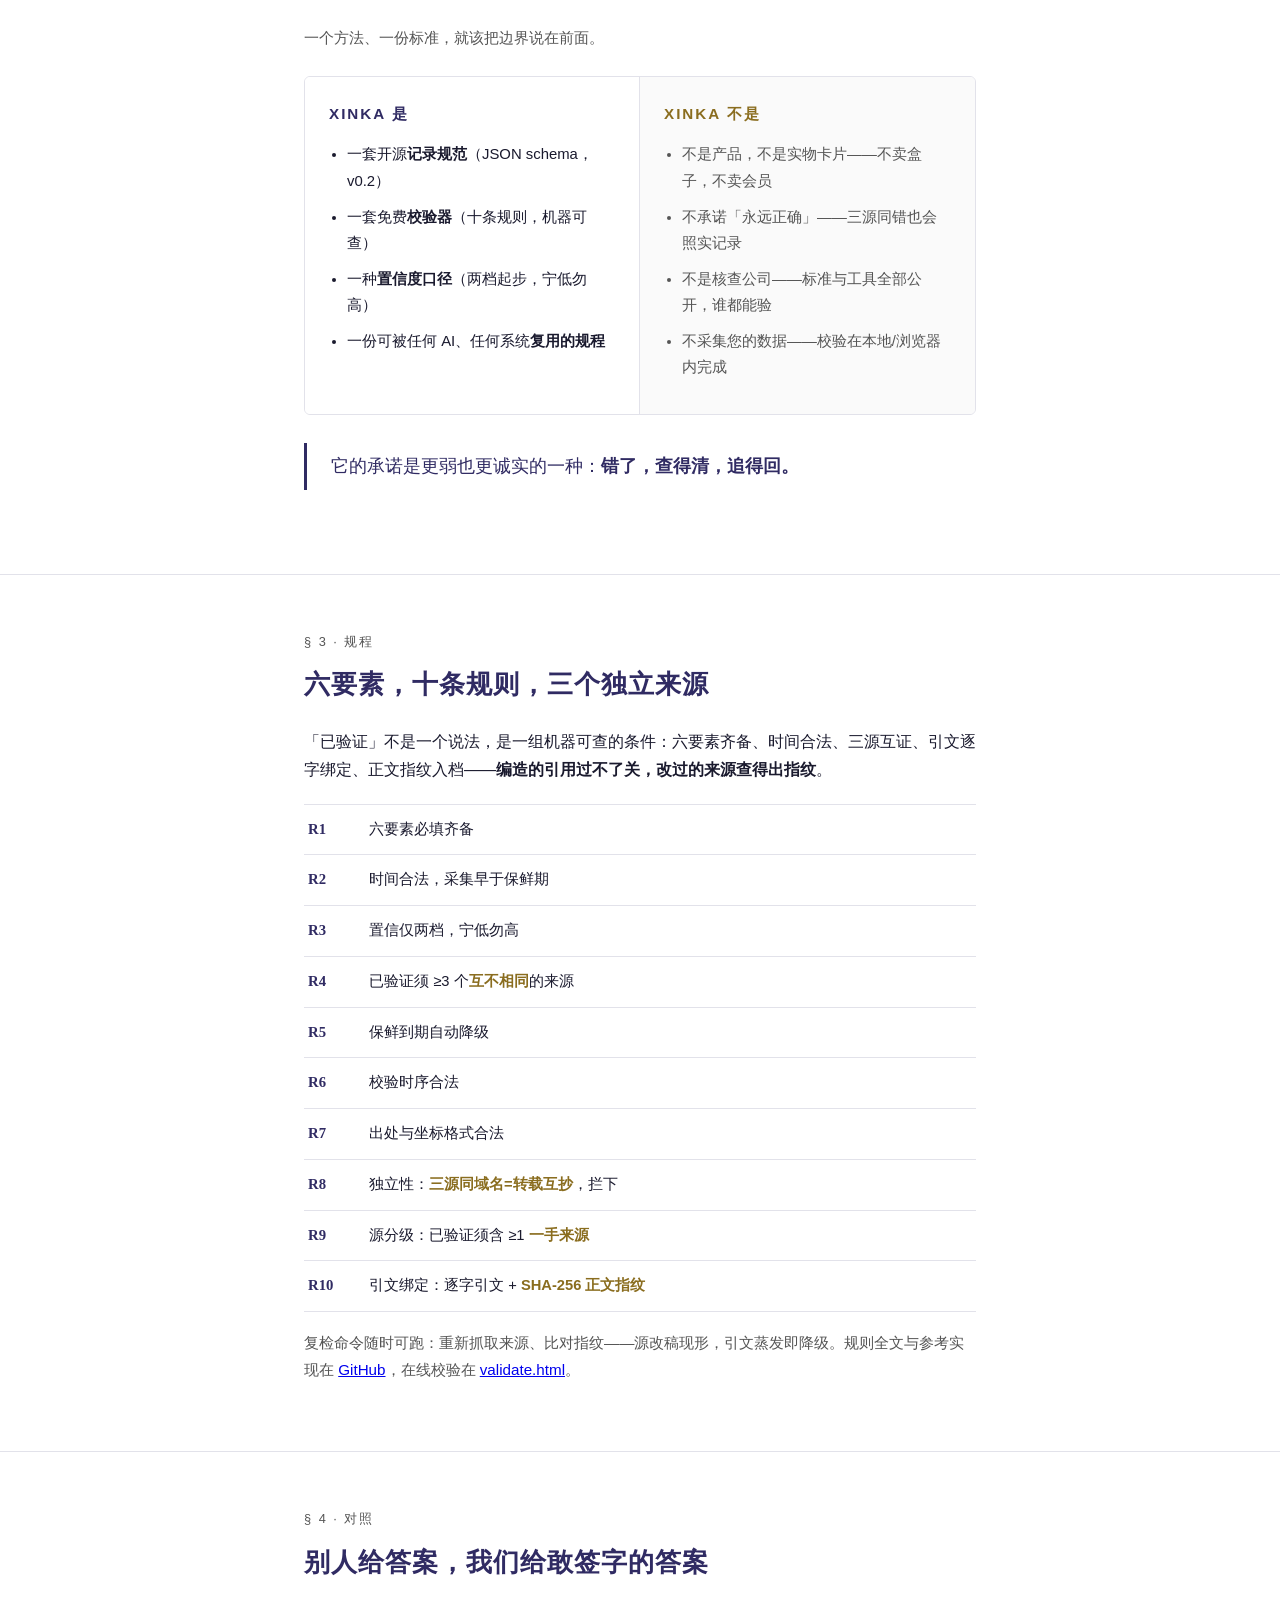
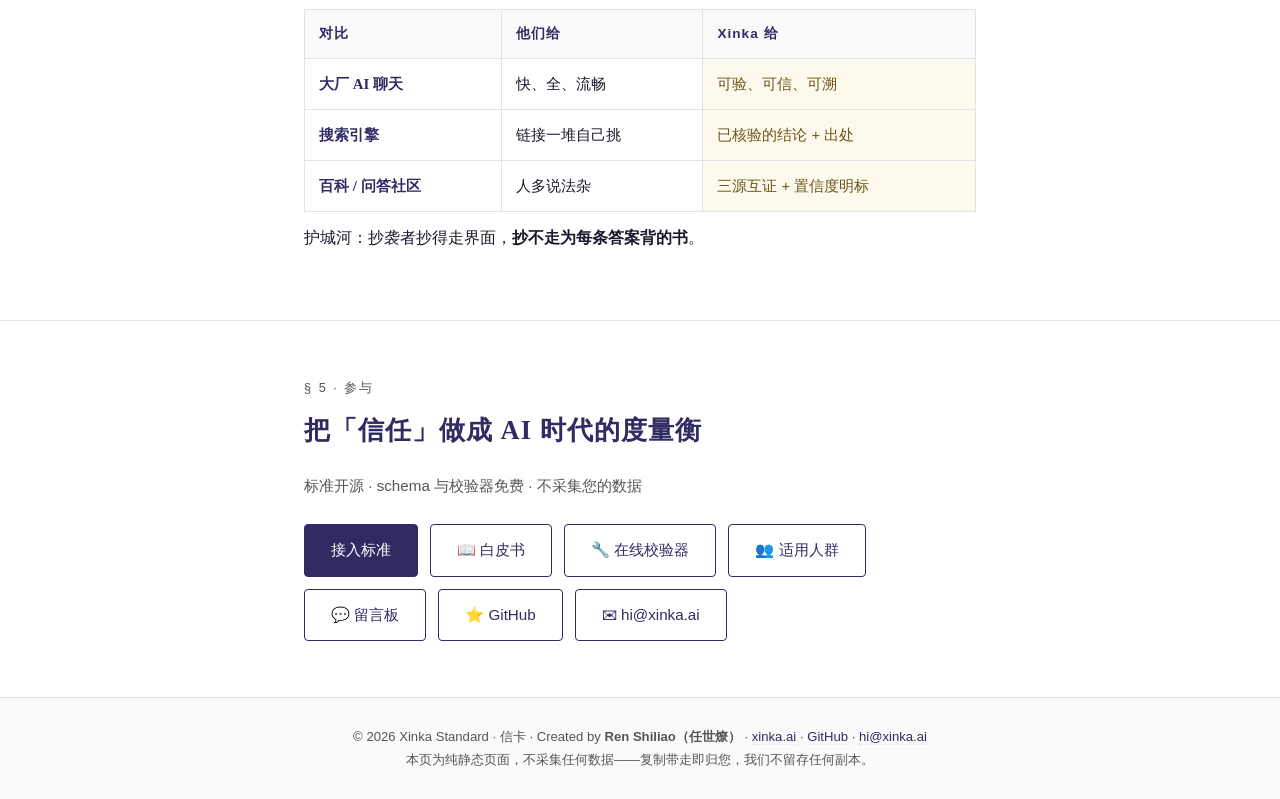
==== commit 30d733dc: "chore: 删除 furnace/ 临时五页（重做前清理）+ 主站三处导航摘链防死链" ====
--- a/index.html
+++ b/index.html
@@ -98,7 +98,7 @@
 <div class="verbar">
   <div class="wrap">
     <span><b>XINKA</b>&nbsp; 标准文本 · Early Draft v0.2 · 更新 2026-10-06（<a href="/CHANGELOG-20261006.md">本次更新</a>）</span>
-    <span><a href="/furnace/">🔥 信卡熔炉</a> · <a href="/start.html">上手</a> · <a href="/users.html">适用人群</a> · <a href="/tree.html">🌳 世界之树</a> · <a href="https://github.com/renshiliao/xinka">规范仓库</a> · <a href="/integrate.html">接入</a></span>
+    <span><a href="/start.html">上手</a> · <a href="/users.html">适用人群</a> · <a href="/tree.html">🌳 世界之树</a> · <a href="https://github.com/renshiliao/xinka">规范仓库</a> · <a href="/integrate.html">接入</a></span>
   </div>
 </div>
 
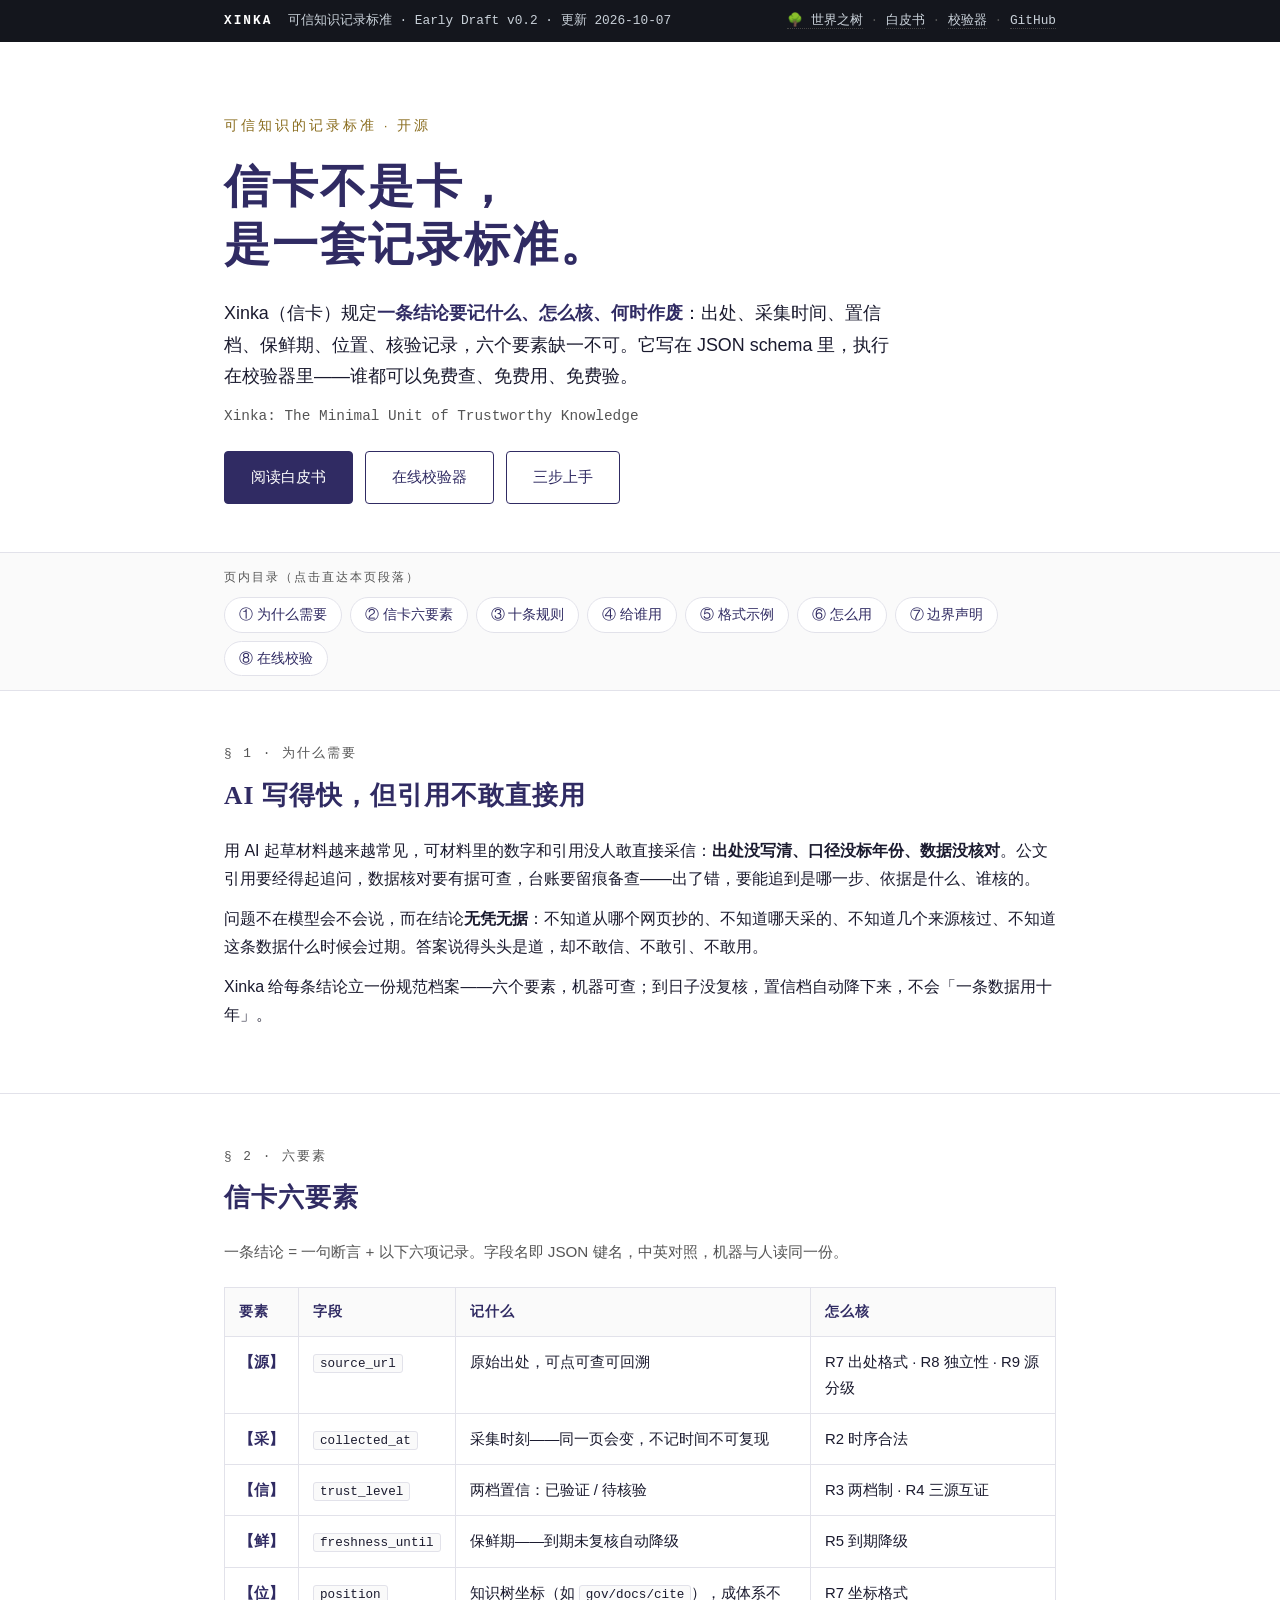
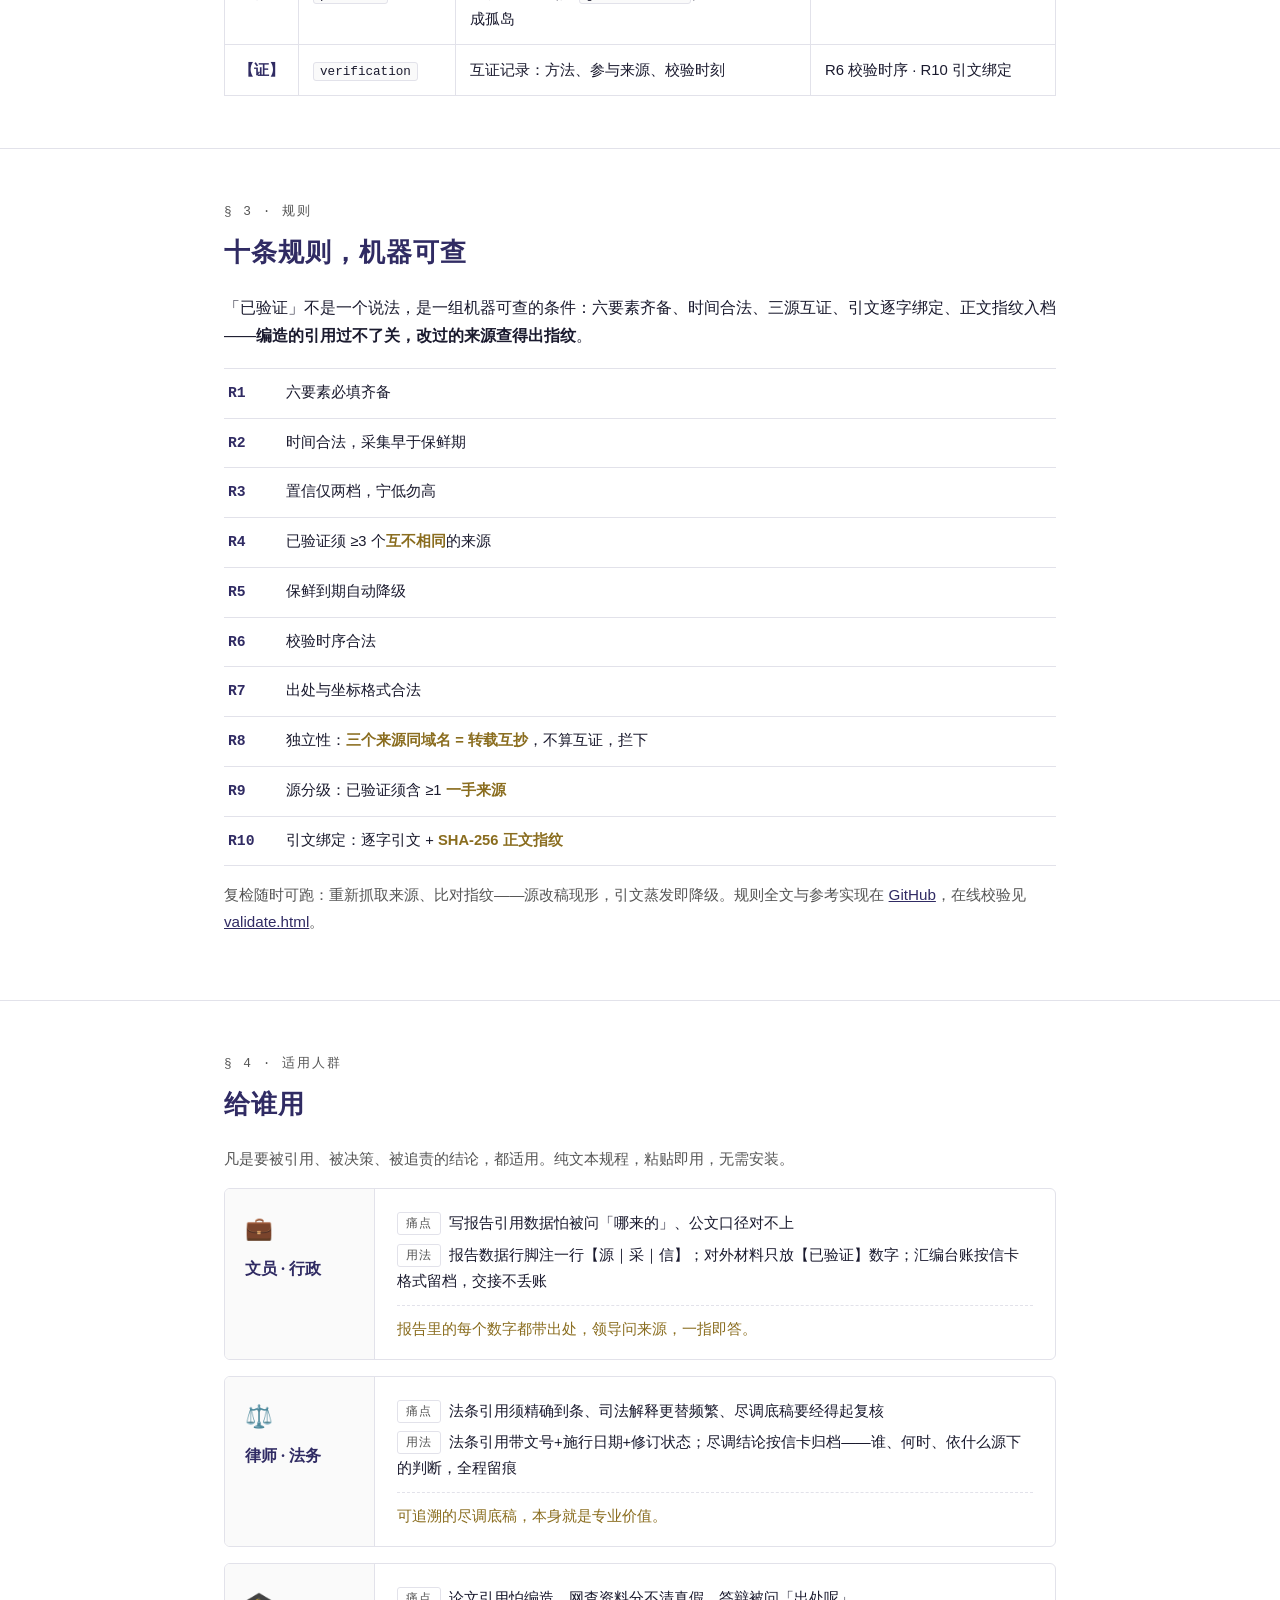
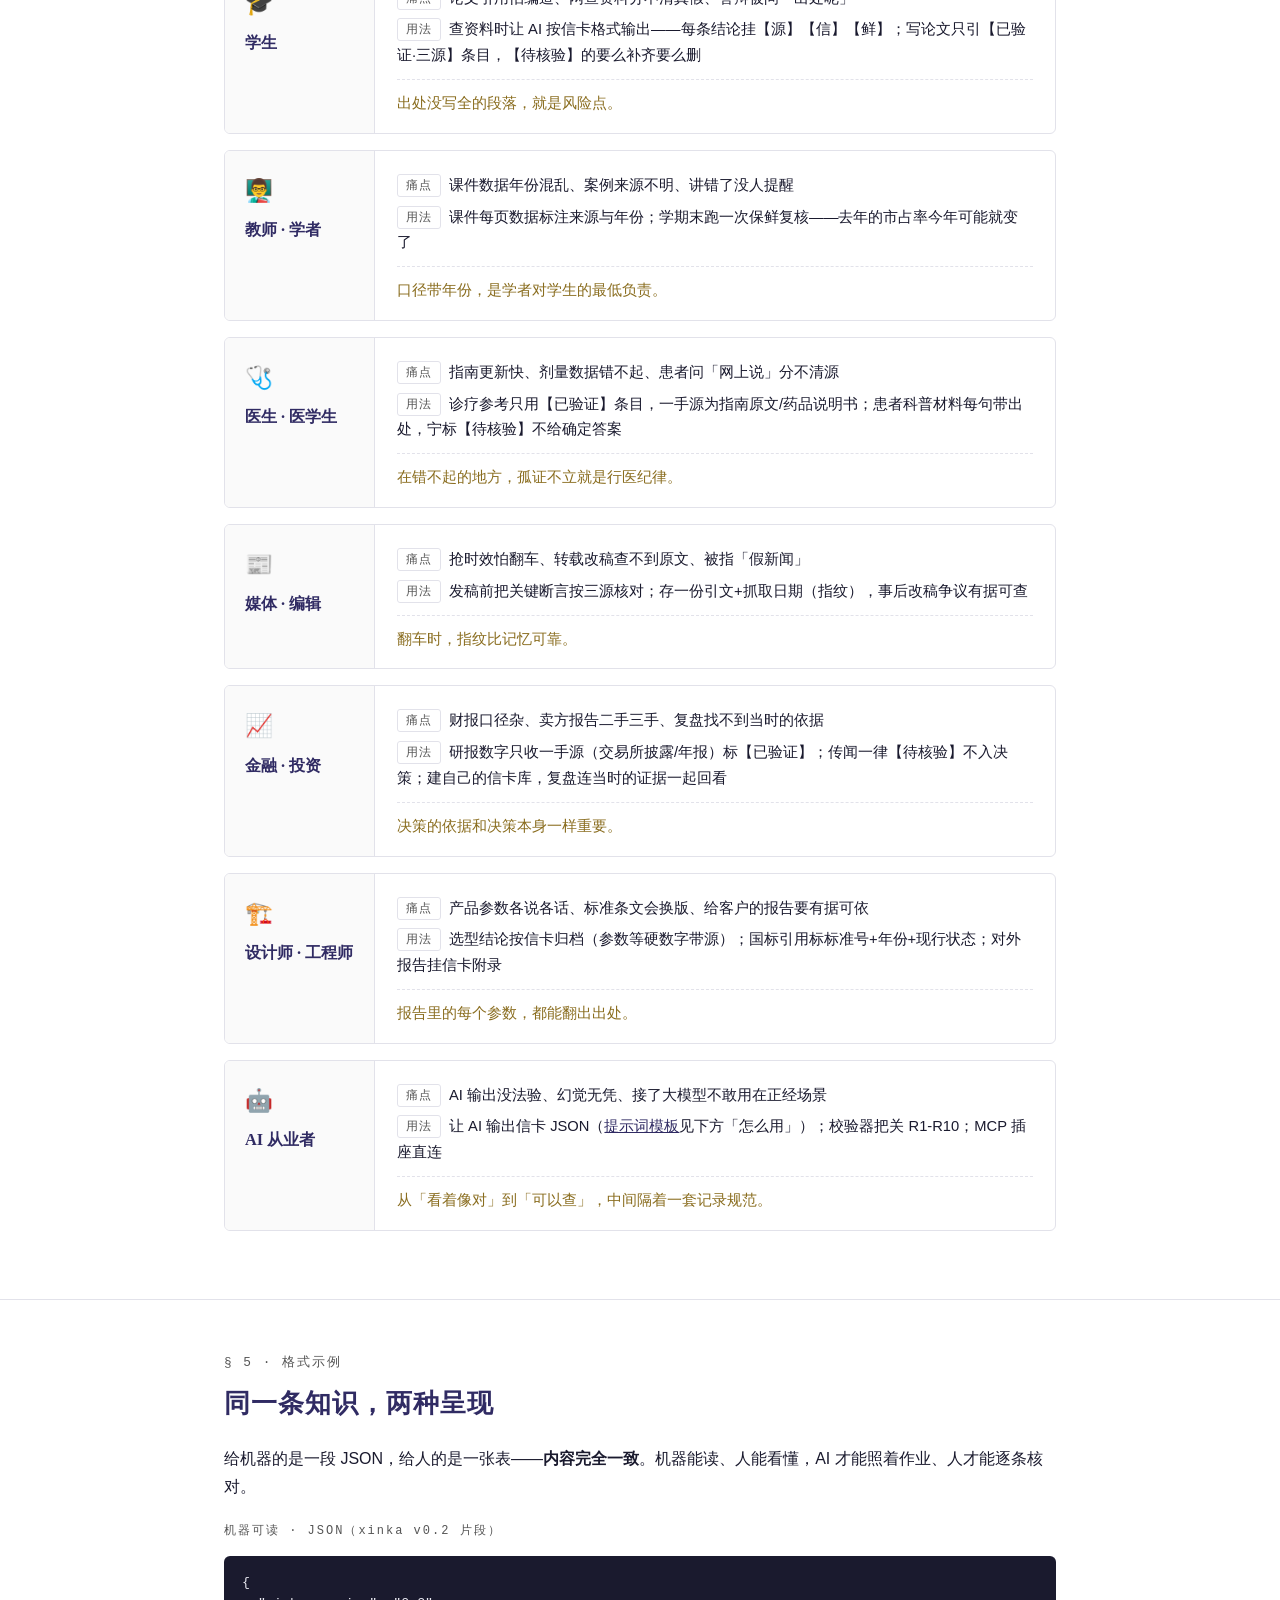
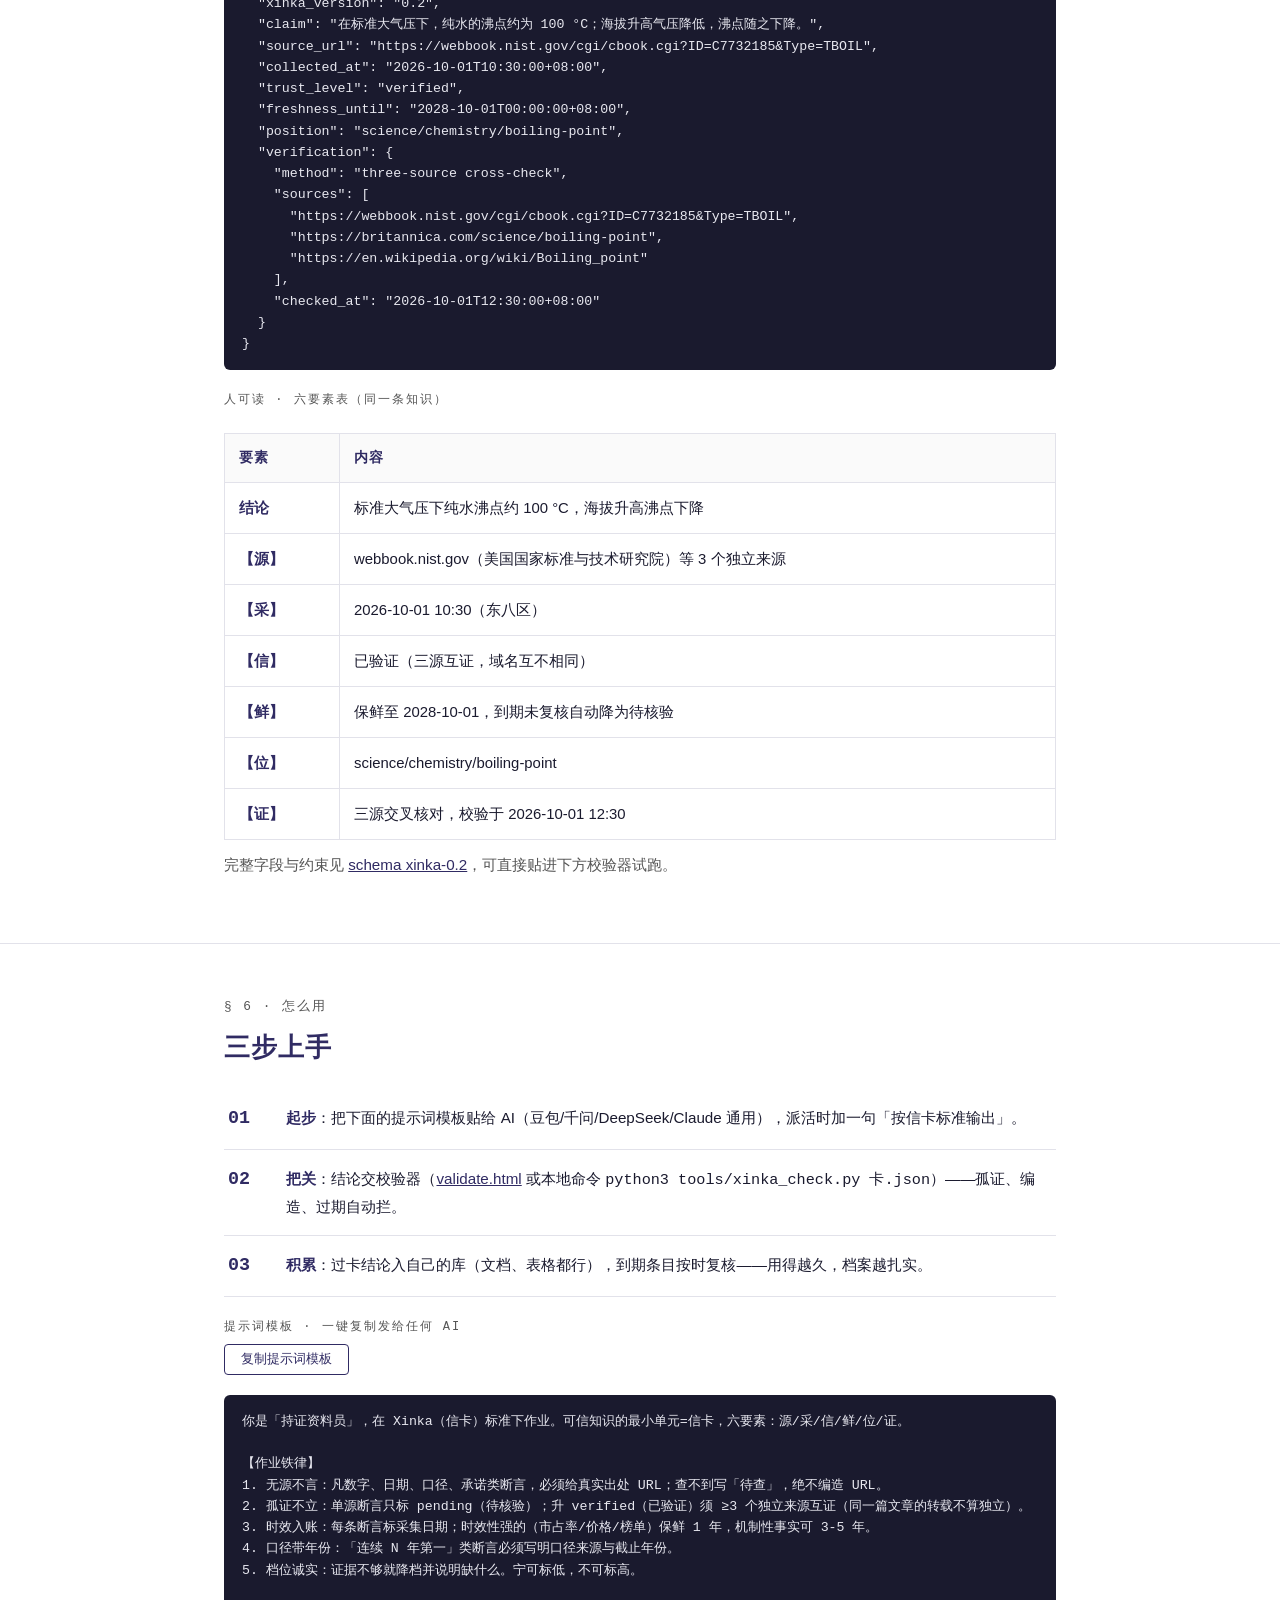
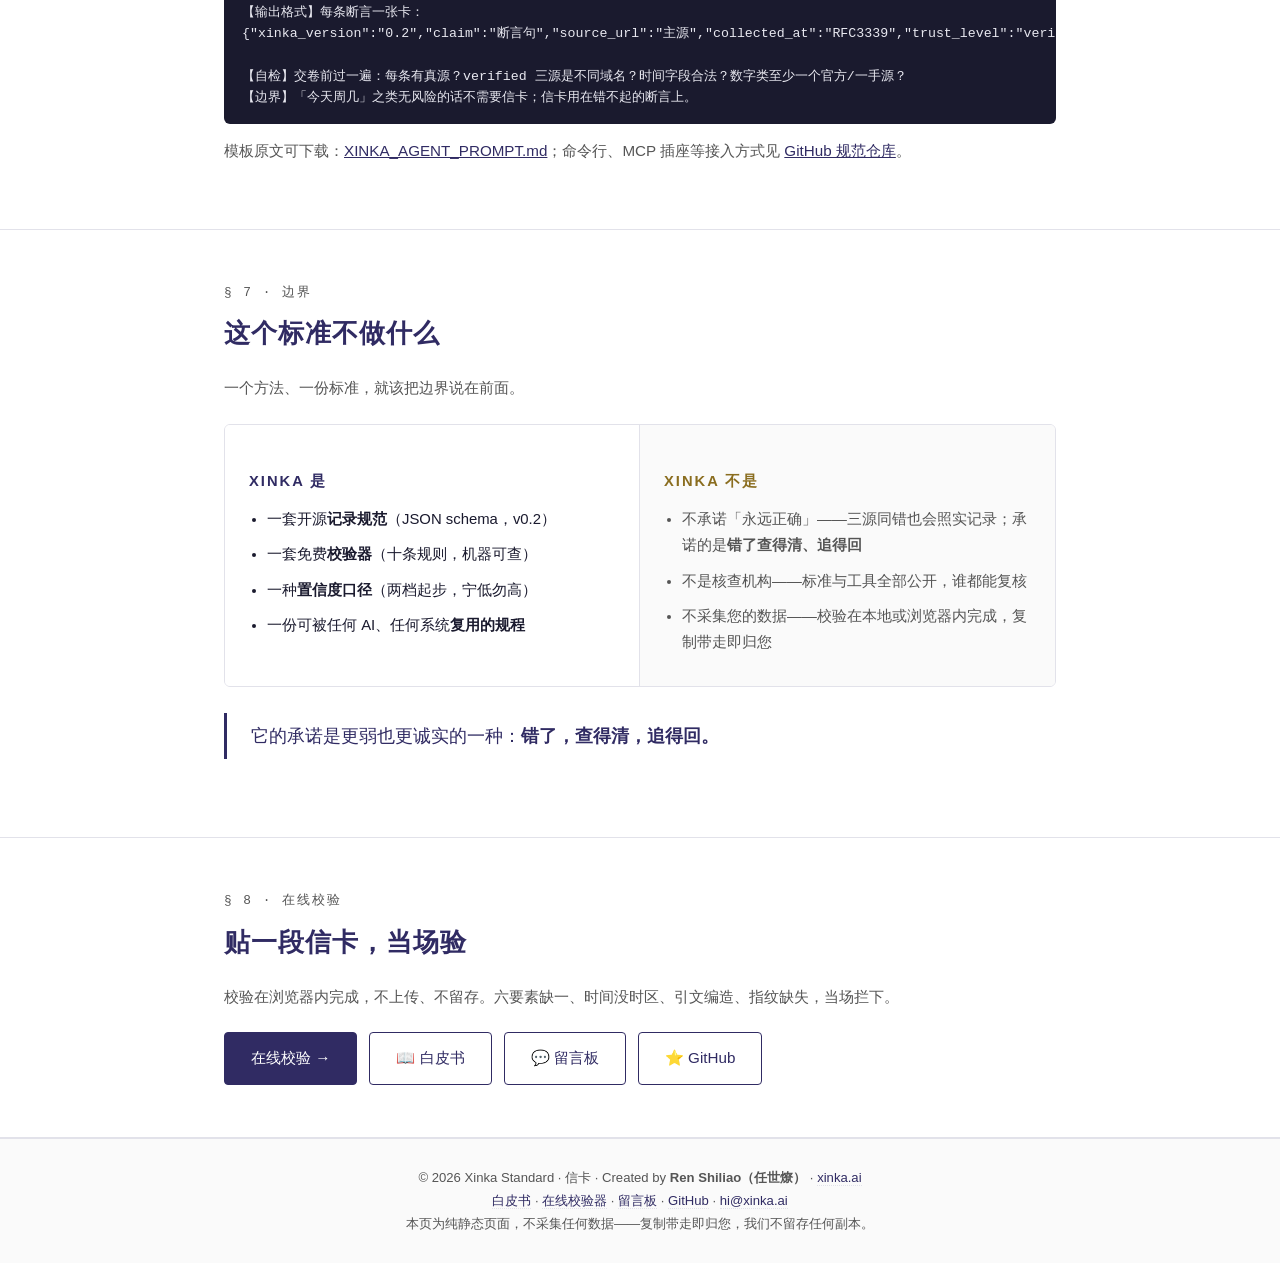
==== commit f888e1be: "feat: 官网页内容升级——index SEO/结构化数据、tree 视觉改版、users 补文员/律师用法示例、start footer 整理；CHANGELOG 摘除一行旧待命文案 （工作区留存" ====
--- a/index.html
+++ b/index.html
@@ -3,142 +3,461 @@
 <head>
 <meta charset="UTF-8">
 <meta name="viewport" content="width=device-width, initial-scale=1.0">
-<title>Xinka 标准 — 可信知识的记录规范</title>
-<meta name="description" content="Xinka（信卡）：一套开源的可信知识记录规范。不是产品，不是实物卡片——它规定可信的结论该如何记录、如何核验、何时过期。schema 与校验器免费。">
+<title>Xinka 信卡 · 可信知识记录标准 — 开源规范与免费校验器</title>
+<meta name="description" content="Xinka（信卡）是可信知识的最小单元：一条结论按六要素记录——源（出处）、采（采集时间）、信（置信两档）、鲜（保鲜期）、位（位置）、证（互证记录），机器可校验、到期自动降级。开源标准，schema 与校验器免费，公文引用、数据核对、台账留痕可查可溯。">
+<meta name="keywords" content="Xinka,信卡,可信知识,知识记录标准,JSON schema,校验器,引用溯源">
+<link rel="canonical" href="https://xinka.ai/">
+<meta property="og:type" content="website">
+<meta property="og:title" content="Xinka 信卡 · 可信知识记录标准">
+<meta property="og:description" content="一条结论配六个要素：源、采、信、鲜、位、证。机器可校验，到期自动降级。开源标准，免费使用。">
+<meta property="og:url" content="https://xinka.ai/">
+<script type="application/ld+json">
+{
+  "@context": "https://schema.org",
+  "@graph": [
+    {
+      "@type": "DefinedTermSet",
+      "@id": "https://xinka.ai/#xinka",
+      "name": "Xinka 信卡标准",
+      "alternateName": ["Xinka", "信卡"],
+      "url": "https://xinka.ai/",
+      "description": "Xinka（信卡）是可信知识的最小单元：一条结论按六个要素记录——源（出处）、采（采集时间）、信（置信两档：已验证/待核验）、鲜（保鲜期）、位（知识树位置）、证（互证记录）。它是一套开源的可信知识记录标准，规定结论如何记录、如何核验、何时过期；不是产品。schema 与校验器免费公开。",
+      "license": "https://github.com/renshiliao/xinka",
+      "inDefinedTermSet": { "@id": "https://xinka.ai/#xinka" },
+      "definedTerm": [
+        {
+          "@type": "DefinedTerm",
+          "name": "源（source_url）",
+          "description": "原始出处 URL。无出处则任何引用不成立，可点可查可回溯。",
+          "termCode": "source_url"
+        },
+        {
+          "@type": "DefinedTerm",
+          "name": "采（collected_at）",
+          "description": "采集时刻（RFC 3339 时区格式）。同一网页内容会变，不记采集时间则档案无法复现。",
+          "termCode": "collected_at"
+        },
+        {
+          "@type": "DefinedTerm",
+          "name": "信（trust_level）",
+          "description": "置信度两档：verified 已验证（须三个独立来源互证）/ pending 待核验。宁低勿高。",
+          "termCode": "trust_level"
+        },
+        {
+          "@type": "DefinedTerm",
+          "name": "鲜（freshness_until）",
+          "description": "保鲜期截止时刻。到期未复核自动降级为待核验，结论不会永远有效。",
+          "termCode": "freshness_until"
+        },
+        {
+          "@type": "DefinedTerm",
+          "name": "位（position）",
+          "description": "知识树内坐标，用 / 分层（如 science/chemistry/boiling-point），让结论成体系不成孤岛。",
+          "termCode": "position"
+        },
+        {
+          "@type": "DefinedTerm",
+          "name": "证（verification）",
+          "description": "互证记录：校验方法、参与互证的独立来源列表、校验时刻。孤证不立，机器可查。",
+          "termCode": "verification"
+        }
+      ]
+    },
+    {
+      "@type": "TechArticle",
+      "headline": "Xinka 信卡：可信知识的记录标准（单页说明）",
+      "description": "本页说明 Xinka 信卡标准：为什么 AI 答案需要出处与留痕、六要素定义、十条机器可查规则、九类适用人群、JSON 格式示例、三步上手与边界声明。",
+      "url": "https://xinka.ai/",
+      "inLanguage": "zh-CN",
+      "datePublished": "2026-10-06",
+      "dateModified": "2026-10-07",
+      "author": { "@type": "Person", "name": "任世燎", "alternateName": "Ren Shiliao" },
+      "mainEntity": { "@id": "https://xinka.ai/#xinka" }
+    }
+  ]
+}
+</script>
 <style>
   * { margin:0; padding:0; box-sizing:border-box; }
   :root {
     --ink:#1a1a2e; --dim:#555; --line:#e2e2ea; --paper:#ffffff; --wash:#fafafa;
     --acc:#302b63; --gold:#8a6d1f; --gold-bg:#fdf9ec;
+    --dark:#14161d; --dark-fg:#c9d1d9; --code-bg:#1a1a2e;
     --serif:"Noto Serif SC","Songti SC","SimSun",Georgia,serif;
     --sans:-apple-system,"PingFang SC","Microsoft YaHei",sans-serif;
+    --mono:"SF Mono","Consolas","Courier New",monospace;
   }
+  html { scroll-behavior:smooth; }
   body { font-family:var(--sans); color:var(--ink); background:var(--paper); line-height:1.75; font-size:16px; }
-  .wrap { max-width:720px; margin:0 auto; padding:0 24px; }
-
-  /* 版本条——标准文本的身份 */
-  .verbar { border-bottom:1px solid var(--line); background:var(--wash); }
-  .verbar .wrap { display:flex; justify-content:space-between; align-items:center; padding:10px 24px; font-size:.8rem; color:var(--dim); letter-spacing:.5px; flex-wrap:wrap; gap:8px; }
-  .verbar b { color:var(--acc); font-weight:600; letter-spacing:1px; }
-  .verbar a { color:var(--dim); text-decoration:none; border-bottom:1px dotted var(--line); }
-  .verbar a:hover { color:var(--acc); }
-
-  /* 首屏——衬线巨题 */
-  header { padding:88px 0 64px; border-bottom:1px solid var(--line); }
-  .kicker { font-size:.85rem; letter-spacing:3px; color:var(--gold); margin-bottom:24px; }
-  h1 { font-family:var(--serif); font-size:3.2rem; line-height:1.25; font-weight:700; color:var(--acc); letter-spacing:2px; }
-  .lede { margin-top:28px; font-size:1.15rem; color:var(--ink); max-width:34em; }
+  .wrap { max-width:880px; margin:0 auto; padding:0 24px; }
+
+  /* 深色头部条——克制的 IT 气质 */
+  .topbar { background:var(--dark); color:var(--dark-fg); font-family:var(--mono); font-size:.8rem; }
+  .topbar .wrap { display:flex; justify-content:space-between; align-items:center; padding:10px 24px; flex-wrap:wrap; gap:8px; }
+  .topbar b { color:#fff; letter-spacing:2px; }
+  .topbar .sep { color:#555; }
+  .topbar a { color:var(--dark-fg); text-decoration:none; border-bottom:1px dotted #444; }
+  .topbar a:hover { color:#fff; }
+
+  /* 首屏——一屏内讲清这是什么 */
+  header { padding:72px 0 48px; border-bottom:1px solid var(--line); }
+  .kicker { font-size:.85rem; letter-spacing:3px; color:var(--gold); margin-bottom:20px; }
+  h1 { font-family:var(--serif); font-size:2.9rem; line-height:1.25; font-weight:700; color:var(--acc); letter-spacing:2px; }
+  .lede { margin-top:24px; font-size:1.12rem; color:var(--ink); max-width:38em; }
   .lede strong { color:var(--acc); }
-  .en { margin-top:12px; font-size:.92rem; color:var(--dim); font-style:italic; }
-  .hero-btns { margin-top:36px; display:flex; gap:12px; flex-wrap:wrap; }
+  .en { margin-top:12px; font-size:.9rem; color:var(--dim); font-family:var(--mono); }
+
+  /* 页内目录——锚点跳段 */
+  nav.toc { border-bottom:1px solid var(--line); background:var(--wash); }
+  nav.toc .wrap { padding:14px 24px; }
+  nav.toc .toc-title { font-size:.78rem; letter-spacing:2px; color:var(--dim); margin-bottom:8px; }
+  nav.toc ol { list-style:none; display:flex; flex-wrap:wrap; gap:8px; }
+  nav.toc a { display:inline-block; padding:5px 14px; border:1px solid var(--line); border-radius:999px; background:var(--paper);
+    font-size:.85rem; color:var(--acc); text-decoration:none; }
+  nav.toc a:hover { border-color:var(--acc); }
+
+  section { padding:52px 0; border-bottom:1px solid var(--line); }
+  .secnum { font-size:.8rem; letter-spacing:2px; color:var(--dim); margin-bottom:8px; font-family:var(--mono); }
+  h2 { font-family:var(--serif); font-size:1.6rem; color:var(--acc); font-weight:700; margin-bottom:18px; letter-spacing:1px; }
+  h3 { font-size:1rem; color:var(--acc); margin:22px 0 10px; }
+  p { margin:12px 0; }
+  p.dim { color:var(--dim); font-size:.95rem; }
+  a.inline { color:var(--acc); }
+
+  /* 规格表 */
+  .tblwrap { overflow-x:auto; -webkit-overflow-scrolling:touch; margin-top:22px; }
+  table { width:100%; border-collapse:collapse; font-size:.93rem; min-width:560px; }
+  th,td { padding:12px 14px; text-align:left; border:1px solid var(--line); vertical-align:top; }
+  th { background:var(--wash); font-weight:600; color:var(--acc); font-size:.85rem; letter-spacing:1px; white-space:nowrap; }
+  td:first-child { font-family:var(--serif); font-weight:700; color:var(--acc); white-space:nowrap; }
+  td code, p code, li code { font-family:var(--mono); font-size:.85em; background:var(--wash); padding:1px 6px; border:1px solid var(--line); border-radius:3px; }
+
+  /* 代码 / schema 卡片 */
+  pre { background:var(--code-bg); color:#e8e8f0; padding:16px 18px; border-radius:6px; overflow-x:auto;
+    font-family:var(--mono); font-size:.83rem; line-height:1.6; margin:14px 0; }
+  pre code { background:none; border:none; padding:0; font-family:inherit; color:inherit; }
+  .card-label { font-family:var(--mono); font-size:.75rem; letter-spacing:2px; color:var(--dim); margin-top:20px; }
+  .copybtn { font-family:var(--mono); font-size:.8rem; padding:6px 16px; border:1px solid var(--acc); border-radius:4px;
+    background:var(--paper); color:var(--acc); cursor:pointer; margin:6px 0; }
+  .copybtn:hover { background:var(--wash); }
+
+  /* 是/不是——双栏 */
+  .isnot { display:grid; grid-template-columns:1fr 1fr; gap:0; border:1px solid var(--line); border-radius:6px; overflow:hidden; margin-top:22px; }
+  .isnot > div { padding:22px 24px; }
+  .isnot .is { background:var(--paper); border-right:1px solid var(--line); }
+  .isnot .no { background:var(--wash); }
+  .isnot h3 { font-size:.92rem; letter-spacing:2px; margin-bottom:12px; font-weight:600; }
+  .isnot .is h3 { color:var(--acc); }
+  .isnot .no h3 { color:var(--gold); }
+  .isnot li { margin:9px 0 9px 18px; font-size:.93rem; }
+  .isnot .no li { color:var(--dim); }
+
+  /* 规则清单 */
+  .rules { margin-top:18px; border-top:1px solid var(--line); }
+  .rule { display:flex; gap:14px; padding:11px 4px; border-bottom:1px solid var(--line); font-size:.92rem; align-items:baseline; }
+  .rule .rid { font-family:var(--mono); font-weight:700; color:var(--acc); min-width:3em; }
+  .rule .rdesc b { color:var(--gold); font-weight:600; }
+
+  /* 人群条目 */
+  .persona { display:grid; grid-template-columns:150px 1fr; gap:0; border:1px solid var(--line); border-radius:6px; margin:16px 0; overflow:hidden; }
+  .persona .who { background:var(--wash); padding:20px; border-right:1px solid var(--line); }
+  .persona .who .icon { font-size:1.4rem; margin-bottom:6px; }
+  .persona h3.name { font-family:var(--serif); font-weight:700; color:var(--acc); font-size:1.02rem; margin:0; }
+  .persona .body { padding:16px 22px; }
+  .persona .body .row { margin:6px 0; font-size:.92rem; }
+  .persona .body .tag { display:inline-block; font-size:.75rem; letter-spacing:1px; color:var(--dim); border:1px solid var(--line); border-radius:3px; padding:0 8px; margin-right:8px; vertical-align:1px; }
+  .persona .body .one { margin-top:10px; padding-top:10px; border-top:1px dashed var(--line); font-family:var(--serif); color:var(--gold); font-size:.96rem; }
+
+  /* 三步 */
+  .steps { counter-reset:step; margin-top:18px; }
+  .step { display:flex; gap:18px; padding:14px 4px; border-bottom:1px solid var(--line); align-items:baseline; }
+  .step::before { counter-increment:step; content:counter(step,decimal-leading-zero); font-family:var(--mono); font-size:1.15rem; font-weight:700; color:var(--acc); min-width:2.2em; }
+  .step .st { font-size:.95rem; }
+  .step .st b { color:var(--acc); }
+
+  blockquote { border-left:3px solid var(--acc); padding:8px 24px; margin:26px 0; font-family:var(--serif); font-size:1.1rem; color:var(--acc); }
+
+  /* 底部行动区 */
+  .cta { padding:52px 0; }
+  .btns { display:flex; gap:12px; flex-wrap:wrap; margin-top:22px; }
   .btn { display:inline-block; padding:12px 26px; border:1px solid var(--acc); border-radius:4px; text-decoration:none; font-size:.95rem; transition:all .15s; }
   .btn.primary { background:var(--acc); color:#fff; }
   .btn.primary:hover { background:#241f4d; }
   .btn.ghost { color:var(--acc); background:transparent; }
   .btn.ghost:hover { background:var(--wash); }
 
-  /* 章节——文档式 */
-  section { padding:56px 0; border-bottom:1px solid var(--line); }
-  .secnum { font-size:.8rem; letter-spacing:2px; color:var(--dim); margin-bottom:8px; }
-  h2 { font-family:var(--serif); font-size:1.65rem; color:var(--acc); font-weight:700; margin-bottom:20px; letter-spacing:1px; }
-  p { margin:12px 0; color:var(--ink); }
-  p.dim { color:var(--dim); font-size:.95rem; }
-
-  /* 是/不是——规格双栏 */
-  .isnot { display:grid; grid-template-columns:1fr 1fr; gap:0; border:1px solid var(--line); border-radius:6px; overflow:hidden; margin-top:24px; }
-  .isnot > div { padding:24px; }
-  .isnot .is { background:var(--paper); border-right:1px solid var(--line); }
-  .isnot .isnot2 { background:var(--wash); }
-  .isnot h3 { font-size:.95rem; letter-spacing:2px; margin-bottom:14px; font-weight:600; }
-  .isnot .is h3 { color:var(--acc); }
-  .isnot .isnot2 h3 { color:var(--gold); }
-  .isnot li { margin:10px 0 10px 18px; font-size:.93rem; }
-  .isnot .isnot2 li { color:var(--dim); }
-
-  /* 六要素——规格表（去卡片化） */
-  table { width:100%; border-collapse:collapse; margin-top:24px; font-size:.93rem; }
-  th,td { padding:12px 14px; text-align:left; border:1px solid var(--line); vertical-align:top; }
-  th { background:var(--wash); font-weight:600; color:var(--acc); font-size:.85rem; letter-spacing:1px; }
-  td:first-child { font-family:var(--serif); font-weight:700; color:var(--acc); white-space:nowrap; }
-  td code { font-size:.85rem; background:var(--wash); padding:1px 6px; border:1px solid var(--line); border-radius:3px; }
-
-  /* 规则清单 */
-  .rules { margin-top:20px; border-top:1px solid var(--line); }
-  .rule { display:flex; gap:14px; padding:12px 4px; border-bottom:1px solid var(--line); font-size:.92rem; align-items:baseline; }
-  .rule .rid { font-family:var(--serif); font-weight:700; color:var(--acc); min-width:3.2em; }
-  .rule .rdesc { color:var(--ink); }
-  .rule .rdesc b { color:var(--gold); font-weight:600; }
-
-  /* 对比 */
-  .compare td.gold { background:var(--gold-bg); color:#6b5518; }
-
-  /* 引言块 */
-  blockquote { border-left:3px solid var(--acc); padding:8px 24px; margin:28px 0; font-family:var(--serif); font-size:1.12rem; color:var(--acc); }
-
-  /* CTA */
-  .cta { padding:56px 0; }
-  .cta h2 { text-align:left; }
-  .cta .btns { display:flex; gap:12px; flex-wrap:wrap; margin-top:24px; }
-
   footer { border-top:1px solid var(--line); background:var(--wash); padding:28px 24px; text-align:center; font-size:.82rem; color:var(--dim); }
   footer a { color:var(--acc); text-decoration:none; border-bottom:1px dotted var(--line); }
-
-  @media(max-width:640px){
-    h1 { font-size:2.15rem; letter-spacing:1px; }
-    header { padding:56px 0 40px; }
+  footer .sign { margin-top:8px; }
+
+  /* 断点：手机单栏流式 */
+  @media(max-width:760px){
+    header { padding:48px 0 36px; }
+    h1 { font-size:2rem; letter-spacing:1px; }
+    .lede { font-size:1.02rem; }
+    section { padding:40px 0; }
+    h2 { font-size:1.35rem; }
     .isnot { grid-template-columns:1fr; }
     .isnot .is { border-right:none; border-bottom:1px solid var(--line); }
+    .persona { grid-template-columns:1fr; }
+    .persona .who { border-right:none; border-bottom:1px solid var(--line); display:flex; align-items:center; gap:12px; padding:14px 20px; }
+    .persona .who .icon { margin-bottom:0; }
     table { font-size:.86rem; }
     th,td { padding:9px 10px; }
+    pre { font-size:.78rem; padding:14px; }
+    .topbar .wrap { justify-content:center; text-align:center; }
   }
 </style>
 </head>
 <body>
 
-<div class="verbar">
-  <div class="wrap">
-    <span><b>XINKA</b>&nbsp; 标准文本 · Early Draft v0.2 · 更新 2026-10-06（<a href="/CHANGELOG-20261006.md">本次更新</a>）</span>
-    <span><a href="/start.html">上手</a> · <a href="/users.html">适用人群</a> · <a href="/tree.html">🌳 世界之树</a> · <a href="https://github.com/renshiliao/xinka">规范仓库</a> · <a href="/integrate.html">接入</a></span>
+<div class="topbar">
+  <div class="wrap">
+    <span><b>XINKA</b>&nbsp; 可信知识记录标准 · Early Draft v0.2 · 更新 2026-10-07</span>
+    <span><a href="/tree.html">🌳 世界之树</a> <span class="sep">·</span> <a href="/whitepaper/">白皮书</a> <span class="sep">·</span> <a href="/validate.html">校验器</a> <span class="sep">·</span> <a href="https://github.com/renshiliao/xinka">GitHub</a></span>
   </div>
 </div>
 
-<header>
-  <div class="wrap">
-    <div class="kicker">可信知识的记录规范 · 开源</div>
-    <h1>信卡不是卡。<br>它是一套标准。</h1>
-    <p class="lede">Xinka 规定<strong>可信的结论该如何记录、如何核验、何时过期</strong>。它不是产品，不是实物卡片——是一份写在 schema 里、执行在校验器里的公开规程。谁都可以免费查、免费用、免费验。</p>
-    <p class="en">Xinka: The Minimal Unit of Trustworthy Knowledge — a standard, not a product.</p>
-    <div class="hero-btns">
+<header id="top">
+  <div class="wrap">
+    <div class="kicker">可信知识的记录标准 · 开源</div>
+    <h1>信卡不是卡，<br>是一套记录标准。</h1>
+    <p class="lede">Xinka（信卡）规定<strong>一条结论要记什么、怎么核、何时作废</strong>：出处、采集时间、置信档、保鲜期、位置、核验记录，六个要素缺一不可。它写在 JSON schema 里，执行在校验器里——谁都可以免费查、免费用、免费验。</p>
+    <p class="en">Xinka: The Minimal Unit of Trustworthy Knowledge</p>
+    <div class="btns">
       <a class="btn primary" href="/whitepaper/">阅读白皮书</a>
-      <a class="btn ghost" href="/validate.html">试用校验器</a>
-      <a class="btn ghost" href="/tree.html">🌳 世界之树</a>
-      <a class="btn ghost" href="/integrate.html">接入标准</a>
+      <a class="btn ghost" href="/validate.html">在线校验器</a>
+      <a class="btn ghost" href="#howto">三步上手</a>
     </div>
   </div>
 </header>
 
-<section>
-  <div class="wrap">
-    <div class="secnum">§ 1 · 问题</div>
-    <h2>AI 说的话，凭什么敢信？</h2>
-    <p>大模型什么都答得出来——但引用怕编造、数据怕幻觉、决策怕翻车。答案说得头头是道，却<strong>不敢信、不敢引、不敢用</strong>。</p>
-    <p>症结不在模型会不会说，而在结论<strong>无凭无据</strong>：不知从哪来、不知何时采、不知多可信、不知何时过期。Xinka 给每条结论一份规范档案——六要素，一个不少。</p>
-    <table>
-      <tr><th>要素</th><th>字段</th><th>记什么</th><th>怎么核</th></tr>
-      <tr><td>【源】</td><td><code>source_url</code></td><td>原始出处，可点可查可回溯</td><td>R7 出处格式 · R8 独立性 · R9 源分级</td></tr>
-      <tr><td>【采】</td><td><code>collected_at</code></td><td>采集时刻——同一页会变，不记时间不可复现</td><td>R2 时序合法</td></tr>
-      <tr><td>【信】</td><td><code>trust_level</code></td><td>两档置信：已验证 / 待核验</td><td>R3 两档制 · R4 三源互证</td></tr>
-      <tr><td>【鲜】</td><td><code>freshness_until</code></td><td>保鲜期——到期自动降级，徽章不永久</td><td>R5 到期降级</td></tr>
-      <tr><td>【位】</td><td><code>position</code></td><td>知识树坐标，成体系不成孤岛</td><td>R7 坐标格式</td></tr>
-      <tr><td>【证】</td><td><code>verification</code></td><td>互证记录：方法、参与来源、校验时刻</td><td>R6 校验时序 · R10 引文绑定</td></tr>
-    </table>
-  </div>
-</section>
-
-<section>
-  <div class="wrap">
-    <div class="secnum">§ 2 · 定位</div>
-    <h2>是什么，不是什么</h2>
+<nav class="toc" aria-label="页内目录">
+  <div class="wrap">
+    <div class="toc-title">页内目录（点击直达本页段落）</div>
+    <ol>
+      <li><a href="#why">① 为什么需要</a></li>
+      <li><a href="#elements">② 信卡六要素</a></li>
+      <li><a href="#rules">③ 十条规则</a></li>
+      <li><a href="#users">④ 给谁用</a></li>
+      <li><a href="#format">⑤ 格式示例</a></li>
+      <li><a href="#howto">⑥ 怎么用</a></li>
+      <li><a href="#boundary">⑦ 边界声明</a></li>
+      <li><a href="#validate">⑧ 在线校验</a></li>
+    </ol>
+  </div>
+</nav>
+
+<main>
+
+<section id="why">
+  <div class="wrap">
+    <div class="secnum">§ 1 · 为什么需要</div>
+    <h2>AI 写得快，但引用不敢直接用</h2>
+    <p>用 AI 起草材料越来越常见，可材料里的数字和引用没人敢直接采信：<strong>出处没写清、口径没标年份、数据没核对</strong>。公文引用要经得起追问，数据核对要有据可查，台账要留痕备查——出了错，要能追到是哪一步、依据是什么、谁核的。</p>
+    <p>问题不在模型会不会说，而在结论<strong>无凭无据</strong>：不知道从哪个网页抄的、不知道哪天采的、不知道几个来源核过、不知道这条数据什么时候会过期。答案说得头头是道，却不敢信、不敢引、不敢用。</p>
+    <p>Xinka 给每条结论立一份规范档案——六个要素，机器可查；到日子没复核，置信档自动降下来，不会「一条数据用十年」。</p>
+  </div>
+</section>
+
+<section id="elements">
+  <div class="wrap">
+    <div class="secnum">§ 2 · 六要素</div>
+    <h2>信卡六要素</h2>
+    <p class="dim">一条结论 = 一句断言 + 以下六项记录。字段名即 JSON 键名，中英对照，机器与人读同一份。</p>
+    <div class="tblwrap">
+      <table>
+        <tr><th>要素</th><th>字段</th><th>记什么</th><th>怎么核</th></tr>
+        <tr><td>【源】</td><td><code>source_url</code></td><td>原始出处，可点可查可回溯</td><td>R7 出处格式 · R8 独立性 · R9 源分级</td></tr>
+        <tr><td>【采】</td><td><code>collected_at</code></td><td>采集时刻——同一页会变，不记时间不可复现</td><td>R2 时序合法</td></tr>
+        <tr><td>【信】</td><td><code>trust_level</code></td><td>两档置信：已验证 / 待核验</td><td>R3 两档制 · R4 三源互证</td></tr>
+        <tr><td>【鲜】</td><td><code>freshness_until</code></td><td>保鲜期——到期未复核自动降级</td><td>R5 到期降级</td></tr>
+        <tr><td>【位】</td><td><code>position</code></td><td>知识树坐标（如 <code>gov/docs/cite</code>），成体系不成孤岛</td><td>R7 坐标格式</td></tr>
+        <tr><td>【证】</td><td><code>verification</code></td><td>互证记录：方法、参与来源、校验时刻</td><td>R6 校验时序 · R10 引文绑定</td></tr>
+      </table>
+    </div>
+  </div>
+</section>
+
+<section id="rules">
+  <div class="wrap">
+    <div class="secnum">§ 3 · 规则</div>
+    <h2>十条规则，机器可查</h2>
+    <p>「已验证」不是一个说法，是一组机器可查的条件：六要素齐备、时间合法、三源互证、引文逐字绑定、正文指纹入档——<strong>编造的引用过不了关，改过的来源查得出指纹</strong>。</p>
+    <div class="rules">
+      <div class="rule"><span class="rid">R1</span><span class="rdesc">六要素必填齐备</span></div>
+      <div class="rule"><span class="rid">R2</span><span class="rdesc">时间合法，采集早于保鲜期</span></div>
+      <div class="rule"><span class="rid">R3</span><span class="rdesc">置信仅两档，宁低勿高</span></div>
+      <div class="rule"><span class="rid">R4</span><span class="rdesc">已验证须 ≥3 个<b>互不相同</b>的来源</span></div>
+      <div class="rule"><span class="rid">R5</span><span class="rdesc">保鲜到期自动降级</span></div>
+      <div class="rule"><span class="rid">R6</span><span class="rdesc">校验时序合法</span></div>
+      <div class="rule"><span class="rid">R7</span><span class="rdesc">出处与坐标格式合法</span></div>
+      <div class="rule"><span class="rid">R8</span><span class="rdesc">独立性：<b>三个来源同域名 = 转载互抄</b>，不算互证，拦下</span></div>
+      <div class="rule"><span class="rid">R9</span><span class="rdesc">源分级：已验证须含 ≥1 <b>一手来源</b></span></div>
+      <div class="rule"><span class="rid">R10</span><span class="rdesc">引文绑定：逐字引文 + <b>SHA-256 正文指纹</b></span></div>
+    </div>
+    <p class="dim" style="margin-top:16px;">复检随时可跑：重新抓取来源、比对指纹——源改稿现形，引文蒸发即降级。规则全文与参考实现在 <a class="inline" href="https://github.com/renshiliao/xinka">GitHub</a>，在线校验见 <a class="inline" href="/validate.html">validate.html</a>。</p>
+  </div>
+</section>
+
+<section id="users">
+  <div class="wrap">
+    <div class="secnum">§ 4 · 适用人群</div>
+    <h2>给谁用</h2>
+    <p class="dim">凡是要被引用、被决策、被追责的结论，都适用。纯文本规程，粘贴即用，无需安装。</p>
+
+    <div class="persona">
+      <div class="who"><div class="icon">💼</div><h3 class="name">文员 · 行政</h3></div>
+      <div class="body">
+        <div class="row"><span class="tag">痛点</span>写报告引用数据怕被问「哪来的」、公文口径对不上</div>
+        <div class="row"><span class="tag">用法</span>报告数据行脚注一行【源｜采｜信】；对外材料只放【已验证】数字；汇编台账按信卡格式留档，交接不丢账</div>
+        <div class="one">报告里的每个数字都带出处，领导问来源，一指即答。</div>
+      </div>
+    </div>
+    <div class="persona">
+      <div class="who"><div class="icon">⚖️</div><h3 class="name">律师 · 法务</h3></div>
+      <div class="body">
+        <div class="row"><span class="tag">痛点</span>法条引用须精确到条、司法解释更替频繁、尽调底稿要经得起复核</div>
+        <div class="row"><span class="tag">用法</span>法条引用带文号+施行日期+修订状态；尽调结论按信卡归档——谁、何时、依什么源下的判断，全程留痕</div>
+        <div class="one">可追溯的尽调底稿，本身就是专业价值。</div>
+      </div>
+    </div>
+    <div class="persona">
+      <div class="who"><div class="icon">🎓</div><h3 class="name">学生</h3></div>
+      <div class="body">
+        <div class="row"><span class="tag">痛点</span>论文引用怕编造、网查资料分不清真假、答辩被问「出处呢」</div>
+        <div class="row"><span class="tag">用法</span>查资料时让 AI 按信卡格式输出——每条结论挂【源】【信】【鲜】；写论文只引【已验证·三源】条目，【待核验】的要么补齐要么删</div>
+        <div class="one">出处没写全的段落，就是风险点。</div>
+      </div>
+    </div>
+    <div class="persona">
+      <div class="who"><div class="icon">👨‍🏫</div><h3 class="name">教师 · 学者</h3></div>
+      <div class="body">
+        <div class="row"><span class="tag">痛点</span>课件数据年份混乱、案例来源不明、讲错了没人提醒</div>
+        <div class="row"><span class="tag">用法</span>课件每页数据标注来源与年份；学期末跑一次保鲜复核——去年的市占率今年可能就变了</div>
+        <div class="one">口径带年份，是学者对学生的最低负责。</div>
+      </div>
+    </div>
+    <div class="persona">
+      <div class="who"><div class="icon">🩺</div><h3 class="name">医生 · 医学生</h3></div>
+      <div class="body">
+        <div class="row"><span class="tag">痛点</span>指南更新快、剂量数据错不起、患者问「网上说」分不清源</div>
+        <div class="row"><span class="tag">用法</span>诊疗参考只用【已验证】条目，一手源为指南原文/药品说明书；患者科普材料每句带出处，宁标【待核验】不给确定答案</div>
+        <div class="one">在错不起的地方，孤证不立就是行医纪律。</div>
+      </div>
+    </div>
+    <div class="persona">
+      <div class="who"><div class="icon">📰</div><h3 class="name">媒体 · 编辑</h3></div>
+      <div class="body">
+        <div class="row"><span class="tag">痛点</span>抢时效怕翻车、转载改稿查不到原文、被指「假新闻」</div>
+        <div class="row"><span class="tag">用法</span>发稿前把关键断言按三源核对；存一份引文+抓取日期（指纹），事后改稿争议有据可查</div>
+        <div class="one">翻车时，指纹比记忆可靠。</div>
+      </div>
+    </div>
+    <div class="persona">
+      <div class="who"><div class="icon">📈</div><h3 class="name">金融 · 投资</h3></div>
+      <div class="body">
+        <div class="row"><span class="tag">痛点</span>财报口径杂、卖方报告二手三手、复盘找不到当时的依据</div>
+        <div class="row"><span class="tag">用法</span>研报数字只收一手源（交易所披露/年报）标【已验证】；传闻一律【待核验】不入决策；建自己的信卡库，复盘连当时的证据一起回看</div>
+        <div class="one">决策的依据和决策本身一样重要。</div>
+      </div>
+    </div>
+    <div class="persona">
+      <div class="who"><div class="icon">🏗️</div><h3 class="name">设计师 · 工程师</h3></div>
+      <div class="body">
+        <div class="row"><span class="tag">痛点</span>产品参数各说各话、标准条文会换版、给客户的报告要有据可依</div>
+        <div class="row"><span class="tag">用法</span>选型结论按信卡归档（参数等硬数字带源）；国标引用标标准号+年份+现行状态；对外报告挂信卡附录</div>
+        <div class="one">报告里的每个参数，都能翻出出处。</div>
+      </div>
+    </div>
+    <div class="persona">
+      <div class="who"><div class="icon">🤖</div><h3 class="name">AI 从业者</h3></div>
+      <div class="body">
+        <div class="row"><span class="tag">痛点</span>AI 输出没法验、幻觉无凭、接了大模型不敢用在正经场景</div>
+        <div class="row"><span class="tag">用法</span>让 AI 输出信卡 JSON（<a class="inline" href="#howto">提示词模板</a>见下方「怎么用」）；校验器把关 R1-R10；MCP 插座直连</div>
+        <div class="one">从「看着像对」到「可以查」，中间隔着一套记录规范。</div>
+      </div>
+    </div>
+  </div>
+</section>
+
+<section id="format">
+  <div class="wrap">
+    <div class="secnum">§ 5 · 格式示例</div>
+    <h2>同一条知识，两种呈现</h2>
+    <p>给机器的是一段 JSON，给人的是一张表——<strong>内容完全一致</strong>。机器能读、人能看懂，AI 才能照着作业、人才能逐条核对。</p>
+
+    <div class="card-label">机器可读 · JSON（xinka v0.2 片段）</div>
+<pre><code>{
+  "xinka_version": "0.2",
+  "claim": "在标准大气压下，纯水的沸点约为 100 °C；海拔升高气压降低，沸点随之下降。",
+  "source_url": "https://webbook.nist.gov/cgi/cbook.cgi?ID=C7732185&Type=TBOIL",
+  "collected_at": "2026-10-01T10:30:00+08:00",
+  "trust_level": "verified",
+  "freshness_until": "2028-10-01T00:00:00+08:00",
+  "position": "science/chemistry/boiling-point",
+  "verification": {
+    "method": "three-source cross-check",
+    "sources": [
+      "https://webbook.nist.gov/cgi/cbook.cgi?ID=C7732185&Type=TBOIL",
+      "https://britannica.com/science/boiling-point",
+      "https://en.wikipedia.org/wiki/Boiling_point"
+    ],
+    "checked_at": "2026-10-01T12:30:00+08:00"
+  }
+}</code></pre>
+
+    <div class="card-label">人可读 · 六要素表（同一条知识）</div>
+    <div class="tblwrap">
+      <table>
+        <tr><th>要素</th><th>内容</th></tr>
+        <tr><td>结论</td><td>标准大气压下纯水沸点约 100 °C，海拔升高沸点下降</td></tr>
+        <tr><td>【源】</td><td>webbook.nist.gov（美国国家标准与技术研究院）等 3 个独立来源</td></tr>
+        <tr><td>【采】</td><td>2026-10-01 10:30（东八区）</td></tr>
+        <tr><td>【信】</td><td>已验证（三源互证，域名互不相同）</td></tr>
+        <tr><td>【鲜】</td><td>保鲜至 2028-10-01，到期未复核自动降为待核验</td></tr>
+        <tr><td>【位】</td><td>science/chemistry/boiling-point</td></tr>
+        <tr><td>【证】</td><td>三源交叉核对，校验于 2026-10-01 12:30</td></tr>
+      </table>
+    </div>
+    <p class="dim">完整字段与约束见 <a class="inline" href="https://github.com/renshiliao/xinka/blob/main/schema/xinka-0.2.schema.json">schema xinka-0.2</a>，可直接贴进下方校验器试跑。</p>
+  </div>
+</section>
+
+<section id="howto">
+  <div class="wrap">
+    <div class="secnum">§ 6 · 怎么用</div>
+    <h2>三步上手</h2>
+    <div class="steps">
+      <div class="step"><div class="st"><b>起步</b>：把下面的提示词模板贴给 AI（豆包/千问/DeepSeek/Claude 通用），派活时加一句「按信卡标准输出」。</div></div>
+      <div class="step"><div class="st"><b>把关</b>：结论交校验器（<a class="inline" href="/validate.html">validate.html</a> 或本地命令 <code>python3 tools/xinka_check.py 卡.json</code>）——孤证、编造、过期自动拦。</div></div>
+      <div class="step"><div class="st"><b>积累</b>：过卡结论入自己的库（文档、表格都行），到期条目按时复核——用得越久，档案越扎实。</div></div>
+    </div>
+
+    <div class="card-label">提示词模板 · 一键复制发给任何 AI</div>
+    <button class="copybtn" type="button" onclick="copyText('promptBox', this)">复制提示词模板</button>
+    <pre id="promptBox"><code>你是「持证资料员」，在 Xinka（信卡）标准下作业。可信知识的最小单元=信卡，六要素：源/采/信/鲜/位/证。
+
+【作业铁律】
+1. 无源不言：凡数字、日期、口径、承诺类断言，必须给真实出处 URL；查不到写「待查」，绝不编造 URL。
+2. 孤证不立：单源断言只标 pending（待核验）；升 verified（已验证）须 ≥3 个独立来源互证（同一篇文章的转载不算独立）。
+3. 时效入账：每条断言标采集日期；时效性强的（市占率/价格/榜单）保鲜 1 年，机制性事实可 3-5 年。
+4. 口径带年份：「连续 N 年第一」类断言必须写明口径来源与截止年份。
+5. 档位诚实：证据不够就降档并说明缺什么。宁可标低，不可标高。
+
+【输出格式】每条断言一张卡：
+{"xinka_version":"0.2","claim":"断言句","source_url":"主源","collected_at":"RFC3339","trust_level":"verified|pending","freshness_until":"RFC3339","position":"树内坐标/小写分层","verification":{"method":"three-source cross-check","sources":["源1","源2","源3"],"checked_at":"RFC3339或null"}}
+
+【自检】交卷前过一遍：每条有真源？verified 三源是不同域名？时间字段合法？数字类至少一个官方/一手源？
+【边界】「今天周几」之类无风险的话不需要信卡；信卡用在错不起的断言上。</code></pre>
+    <p class="dim">模板原文可下载：<a class="inline" href="/prompts/XINKA_AGENT_PROMPT.md">XINKA_AGENT_PROMPT.md</a>；命令行、MCP 插座等接入方式见 <a class="inline" href="https://github.com/renshiliao/xinka">GitHub 规范仓库</a>。</p>
+  </div>
+</section>
+
+<section id="boundary">
+  <div class="wrap">
+    <div class="secnum">§ 7 · 边界</div>
+    <h2>这个标准不做什么</h2>
     <p class="dim">一个方法、一份标准，就该把边界说在前面。</p>
     <div class="isnot">
       <div class="is">
@@ -150,13 +469,12 @@
           <li>一份可被任何 AI、任何系统<strong>复用的规程</strong></li>
         </ul>
       </div>
-      <div class="isnot2">
+      <div class="no">
         <h3>XINKA 不是</h3>
         <ul>
-          <li>不是产品，不是实物卡片——不卖盒子，不卖会员</li>
-          <li>不承诺「永远正确」——三源同错也会照实记录</li>
-          <li>不是核查公司——标准与工具全部公开，谁都能验</li>
-          <li>不采集您的数据——校验在本地/浏览器内完成</li>
+          <li>不承诺「永远正确」——三源同错也会照实记录；承诺的是<strong>错了查得清、追得回</strong></li>
+          <li>不是核查机构——标准与工具全部公开，谁都能复核</li>
+          <li>不采集您的数据——校验在本地或浏览器内完成，复制带走即归您</li>
         </ul>
       </div>
     </div>
@@ -164,61 +482,48 @@
   </div>
 </section>
 
-<section>
-  <div class="wrap">
-    <div class="secnum">§ 3 · 规程</div>
-    <h2>六要素，十条规则，三个独立来源</h2>
-    <p>「已验证」不是一个说法，是一组机器可查的条件：六要素齐备、时间合法、三源互证、引文逐字绑定、正文指纹入档——<strong>编造的引用过不了关，改过的来源查得出指纹</strong>。</p>
-    <div class="rules">
-      <div class="rule"><span class="rid">R1</span><span class="rdesc">六要素必填齐备</span></div>
-      <div class="rule"><span class="rid">R2</span><span class="rdesc">时间合法，采集早于保鲜期</span></div>
-      <div class="rule"><span class="rid">R3</span><span class="rdesc">置信仅两档，宁低勿高</span></div>
-      <div class="rule"><span class="rid">R4</span><span class="rdesc">已验证须 ≥3 个<b>互不相同</b>的来源</span></div>
-      <div class="rule"><span class="rid">R5</span><span class="rdesc">保鲜到期自动降级</span></div>
-      <div class="rule"><span class="rid">R6</span><span class="rdesc">校验时序合法</span></div>
-      <div class="rule"><span class="rid">R7</span><span class="rdesc">出处与坐标格式合法</span></div>
-      <div class="rule"><span class="rid">R8</span><span class="rdesc">独立性：<b>三源同域名=转载互抄</b>，拦下</span></div>
-      <div class="rule"><span class="rid">R9</span><span class="rdesc">源分级：已验证须含 ≥1 <b>一手来源</b></span></div>
-      <div class="rule"><span class="rid">R10</span><span class="rdesc">引文绑定：逐字引文 + <b>SHA-256 正文指纹</b></span></div>
-    </div>
-    <p class="dim" style="margin-top:18px;">复检命令随时可跑：重新抓取来源、比对指纹——源改稿现形，引文蒸发即降级。规则全文与参考实现在 <a href="https://github.com/renshiliao/xinka">GitHub</a>，在线校验在 <a href="/validate.html">validate.html</a>。</p>
-  </div>
-</section>
-
-<section>
-  <div class="wrap">
-    <div class="secnum">§ 4 · 对照</div>
-    <h2>别人给答案，我们给敢签字的答案</h2>
-    <table class="compare">
-      <tr><th>对比</th><th>他们给</th><th>Xinka 给</th></tr>
-      <tr><td>大厂 AI 聊天</td><td>快、全、流畅</td><td class="gold">可验、可信、可溯</td></tr>
-      <tr><td>搜索引擎</td><td>链接一堆自己挑</td><td class="gold">已核验的结论 + 出处</td></tr>
-      <tr><td>百科 / 问答社区</td><td>人多说法杂</td><td class="gold">三源互证 + 置信度明标</td></tr>
-    </table>
-    <p>护城河：抄袭者抄得走界面，<strong>抄不走为每条答案背的书</strong>。</p>
-  </div>
-</section>
-
-<div class="cta">
-  <div class="wrap">
-    <div class="secnum">§ 5 · 参与</div>
-    <h2>把「信任」做成 AI 时代的度量衡</h2>
-    <p class="dim">标准开源 · schema 与校验器免费 · 不采集您的数据</p>
+<section id="validate" class="cta">
+  <div class="wrap">
+    <div class="secnum">§ 8 · 在线校验</div>
+    <h2>贴一段信卡，当场验</h2>
+    <p class="dim">校验在浏览器内完成，不上传、不留存。六要素缺一、时间没时区、引文编造、指纹缺失，当场拦下。</p>
     <div class="btns">
-      <a class="btn primary" href="/integrate.html">接入标准</a>
+      <a class="btn primary" href="/validate.html">在线校验 →</a>
       <a class="btn ghost" href="/whitepaper/">📖 白皮书</a>
-      <a class="btn ghost" href="/validate.html">🔧 在线校验器</a>
-      <a class="btn ghost" href="/users.html">👥 适用人群</a>
       <a class="btn ghost" href="/guestbook.html">💬 留言板</a>
       <a class="btn ghost" href="https://github.com/renshiliao/xinka">⭐ GitHub</a>
-      <a class="btn ghost" href="mailto:hi@xinka.ai">✉ hi@xinka.ai</a>
-    </div>
-  </div>
-</div>
+    </div>
+  </div>
+</section>
+
+</main>
 
 <footer>
-  © 2026 Xinka Standard · 信卡 · Created by <strong>Ren Shiliao（任世燎）</strong> · <a href="https://xinka.ai">xinka.ai</a> · <a href="https://github.com/renshiliao/xinka">GitHub</a> · <a href="mailto:hi@xinka.ai">hi@xinka.ai</a><br>
+  © 2026 Xinka Standard · 信卡 · Created by <strong>Ren Shiliao（任世燎）</strong> · <a href="https://xinka.ai">xinka.ai</a><br>
+  <span class="sign">
+    <a href="/whitepaper/">白皮书</a> · <a href="/validate.html">在线校验器</a> · <a href="/guestbook.html">留言板</a> · <a href="https://github.com/renshiliao/xinka">GitHub</a> · <a href="mailto:hi@xinka.ai">hi@xinka.ai</a>
+  </span><br>
   本页为纯静态页面，不采集任何数据——复制带走即归您，我们不留存任何副本。
 </footer>
+
+<script>
+function copyText(id, btn) {
+  var text = document.getElementById(id).textContent;
+  function done() {
+    var old = btn.textContent;
+    btn.textContent = '已复制';
+    setTimeout(function () { btn.textContent = old; }, 1500);
+  }
+  if (navigator.clipboard && navigator.clipboard.writeText) {
+    navigator.clipboard.writeText(text).then(done, fallback);
+  } else { fallback(); }
+  function fallback() {
+    var ta = document.createElement('textarea');
+    ta.value = text; document.body.appendChild(ta); ta.select();
+    try { document.execCommand('copy'); done(); } catch (e) {}
+    document.body.removeChild(ta);
+  }
+}
+</script>
 </body>
 </html>
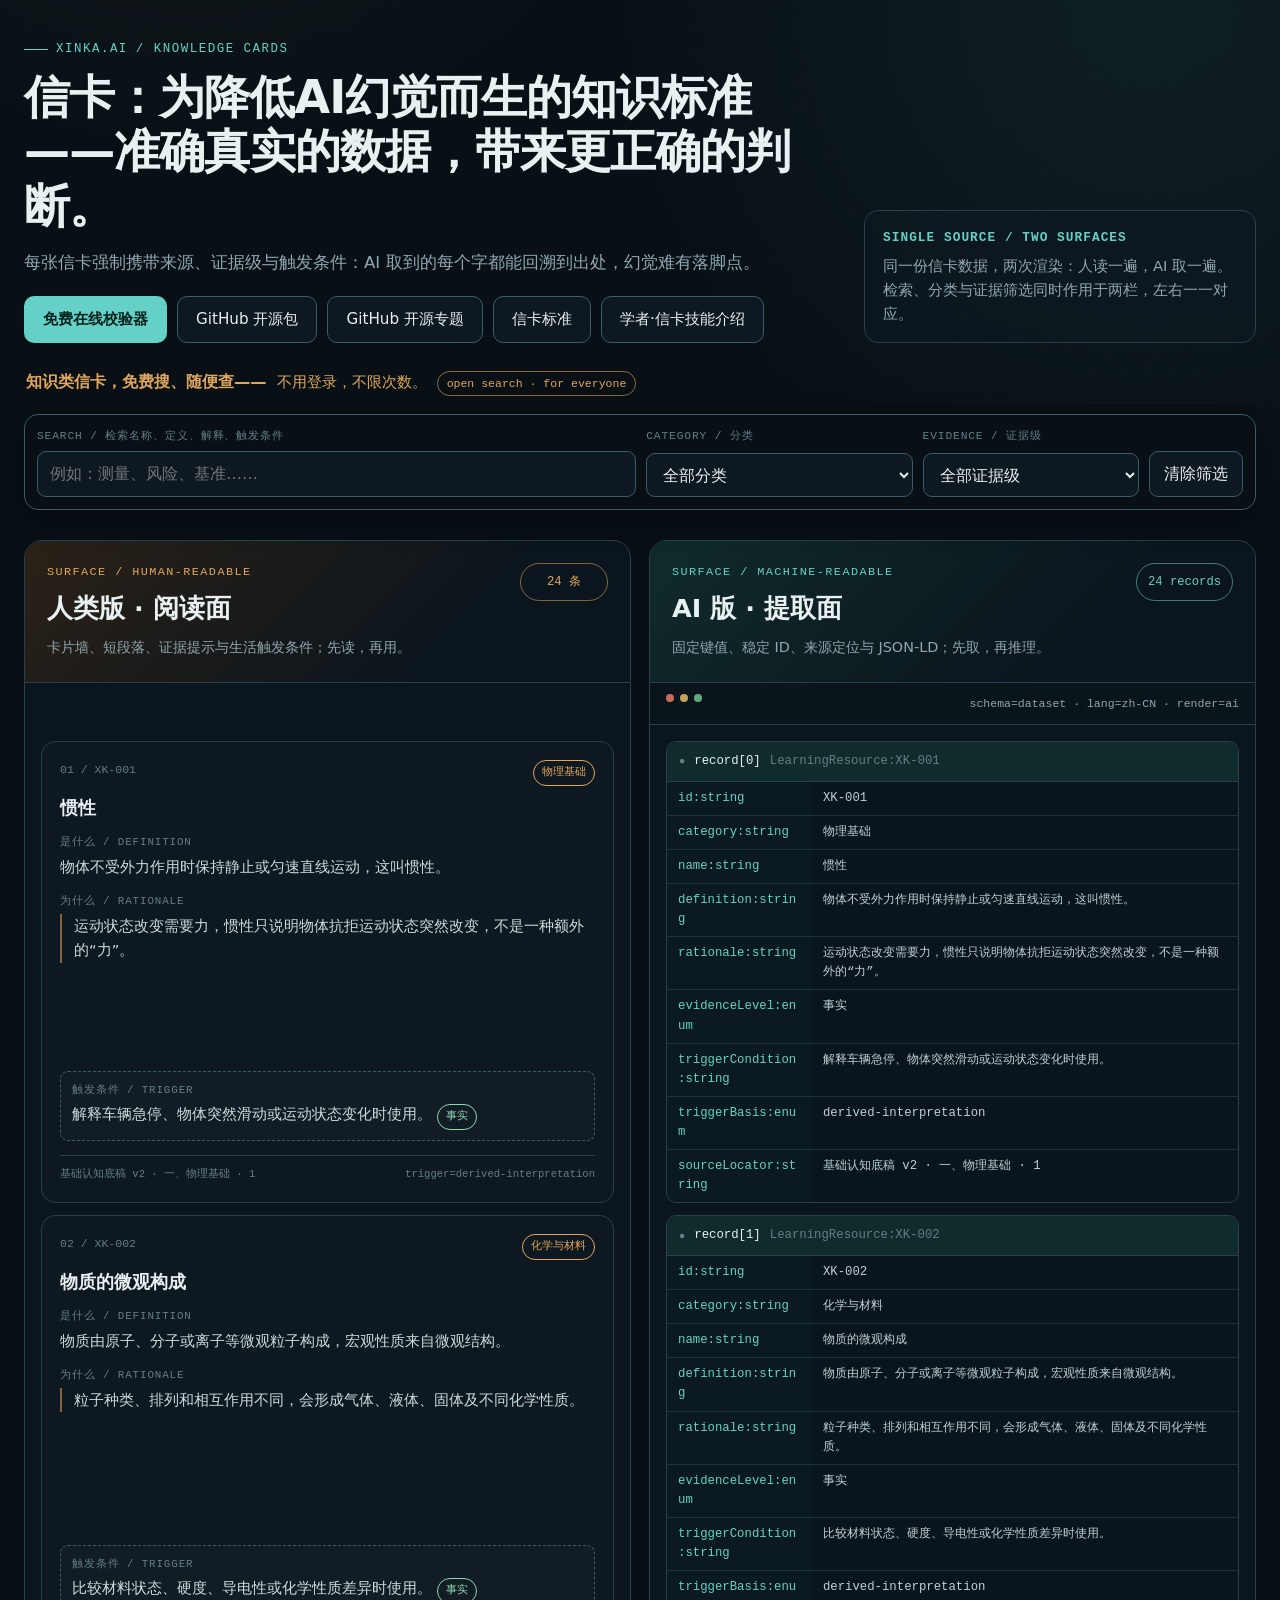
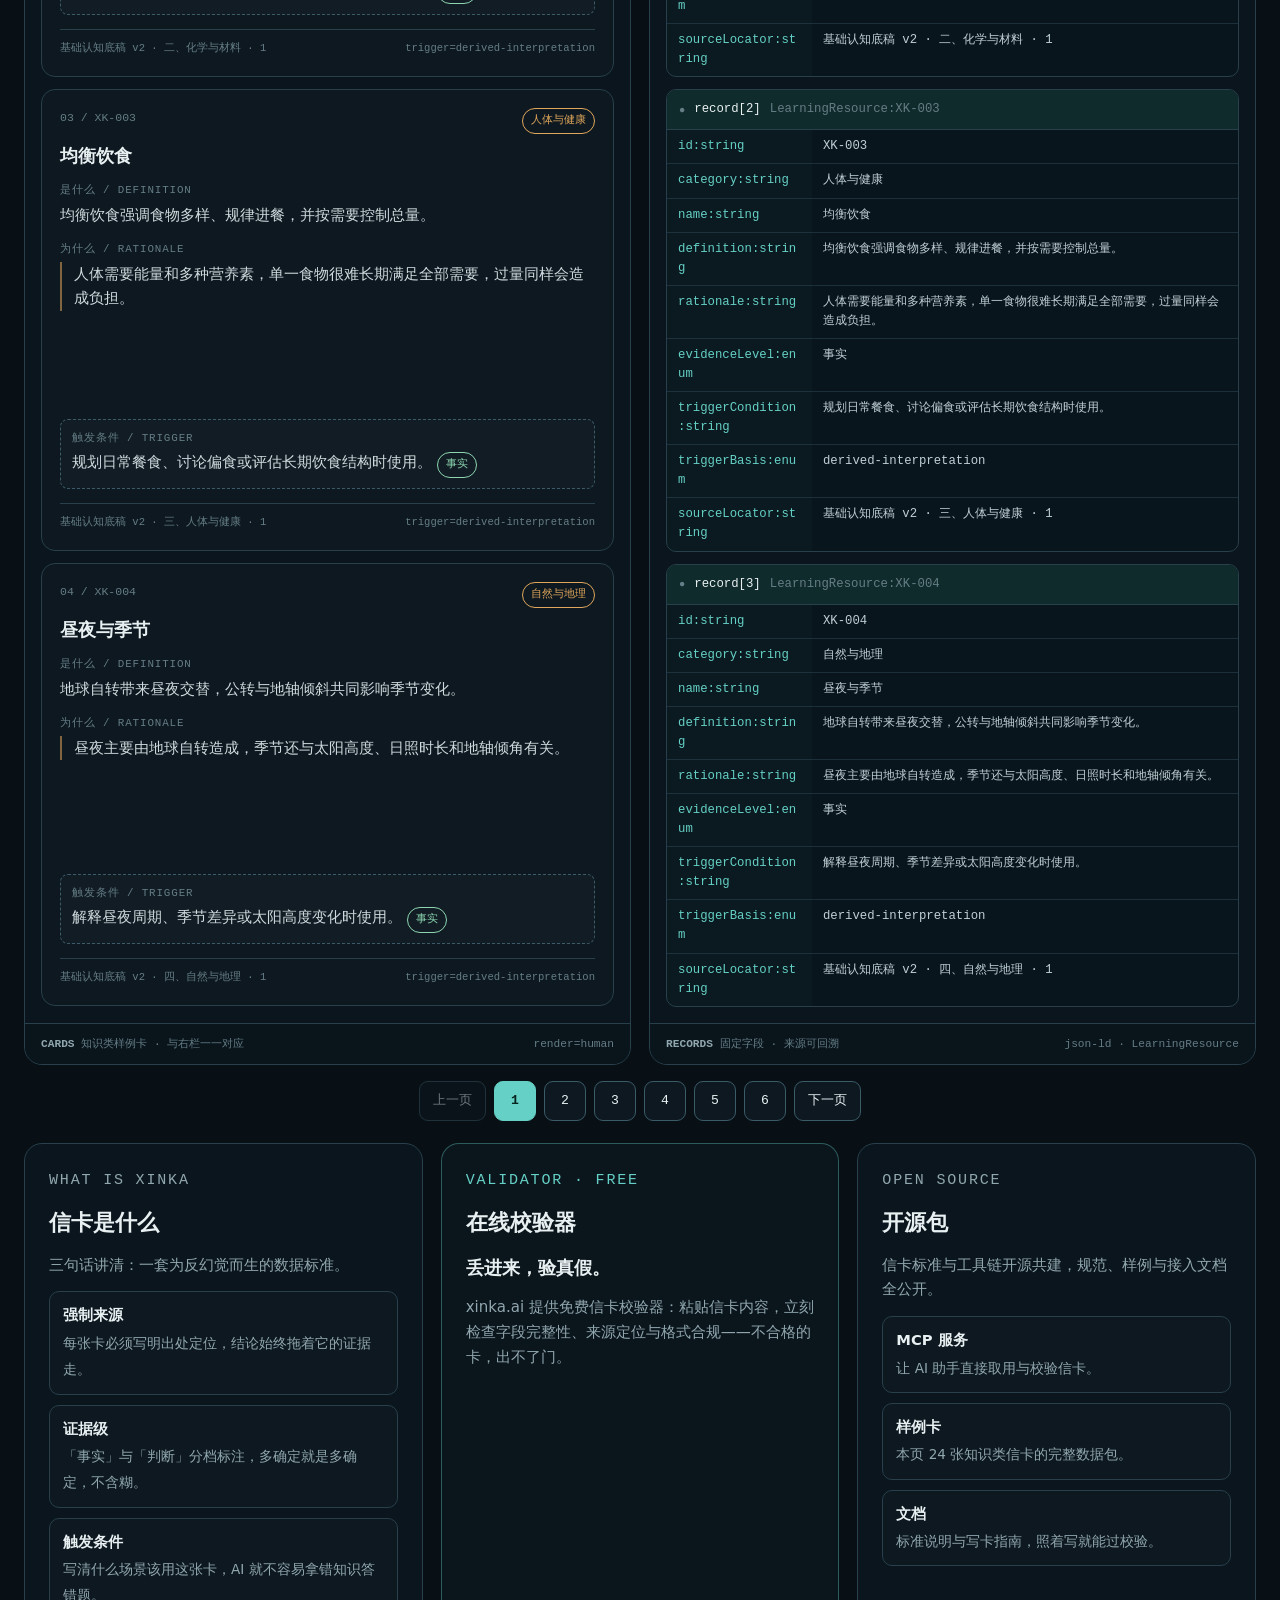
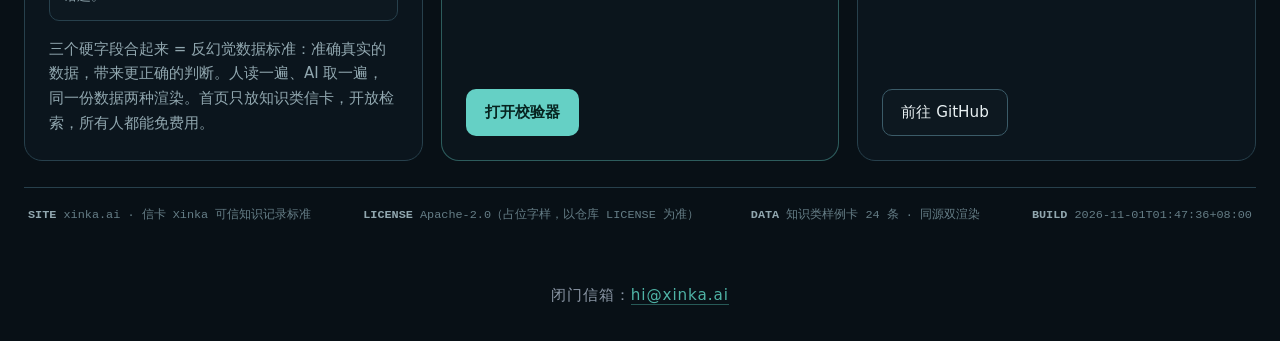
==== commit 6c24fe0c: "docs(site): 官网现役页面随站收录 + v1.0.0 更新记录（CHANGELOG-20261127） - 首页改版（index.html，2026-11-27 上站版替换旧版） - 标准页" ====
--- a/index.html
+++ b/index.html
@@ -1,529 +1,1390 @@
-<!DOCTYPE html>
+<!doctype html>
 <html lang="zh-CN">
 <head>
-<meta charset="UTF-8">
-<meta name="viewport" content="width=device-width, initial-scale=1.0">
-<title>Xinka 信卡 · 可信知识记录标准 — 开源规范与免费校验器</title>
-<meta name="description" content="Xinka（信卡）是可信知识的最小单元：一条结论按六要素记录——源（出处）、采（采集时间）、信（置信两档）、鲜（保鲜期）、位（位置）、证（互证记录），机器可校验、到期自动降级。开源标准，schema 与校验器免费，公文引用、数据核对、台账留痕可查可溯。">
-<meta name="keywords" content="Xinka,信卡,可信知识,知识记录标准,JSON schema,校验器,引用溯源">
-<link rel="canonical" href="https://xinka.ai/">
-<meta property="og:type" content="website">
-<meta property="og:title" content="Xinka 信卡 · 可信知识记录标准">
-<meta property="og:description" content="一条结论配六个要素：源、采、信、鲜、位、证。机器可校验，到期自动降级。开源标准，免费使用。">
-<meta property="og:url" content="https://xinka.ai/">
-<script type="application/ld+json">
-{
-  "@context": "https://schema.org",
-  "@graph": [
-    {
-      "@type": "DefinedTermSet",
-      "@id": "https://xinka.ai/#xinka",
-      "name": "Xinka 信卡标准",
-      "alternateName": ["Xinka", "信卡"],
-      "url": "https://xinka.ai/",
-      "description": "Xinka（信卡）是可信知识的最小单元：一条结论按六个要素记录——源（出处）、采（采集时间）、信（置信两档：已验证/待核验）、鲜（保鲜期）、位（知识树位置）、证（互证记录）。它是一套开源的可信知识记录标准，规定结论如何记录、如何核验、何时过期；不是产品。schema 与校验器免费公开。",
-      "license": "https://github.com/renshiliao/xinka",
-      "inDefinedTermSet": { "@id": "https://xinka.ai/#xinka" },
-      "definedTerm": [
-        {
-          "@type": "DefinedTerm",
-          "name": "源（source_url）",
-          "description": "原始出处 URL。无出处则任何引用不成立，可点可查可回溯。",
-          "termCode": "source_url"
-        },
-        {
-          "@type": "DefinedTerm",
-          "name": "采（collected_at）",
-          "description": "采集时刻（RFC 3339 时区格式）。同一网页内容会变，不记采集时间则档案无法复现。",
-          "termCode": "collected_at"
-        },
-        {
-          "@type": "DefinedTerm",
-          "name": "信（trust_level）",
-          "description": "置信度两档：verified 已验证（须三个独立来源互证）/ pending 待核验。宁低勿高。",
-          "termCode": "trust_level"
-        },
-        {
-          "@type": "DefinedTerm",
-          "name": "鲜（freshness_until）",
-          "description": "保鲜期截止时刻。到期未复核自动降级为待核验，结论不会永远有效。",
-          "termCode": "freshness_until"
-        },
-        {
-          "@type": "DefinedTerm",
-          "name": "位（position）",
-          "description": "知识树内坐标，用 / 分层（如 science/chemistry/boiling-point），让结论成体系不成孤岛。",
-          "termCode": "position"
-        },
-        {
-          "@type": "DefinedTerm",
-          "name": "证（verification）",
-          "description": "互证记录：校验方法、参与互证的独立来源列表、校验时刻。孤证不立，机器可查。",
-          "termCode": "verification"
-        }
-      ]
-    },
-    {
-      "@type": "TechArticle",
-      "headline": "Xinka 信卡：可信知识的记录标准（单页说明）",
-      "description": "本页说明 Xinka 信卡标准：为什么 AI 答案需要出处与留痕、六要素定义、十条机器可查规则、九类适用人群、JSON 格式示例、三步上手与边界声明。",
-      "url": "https://xinka.ai/",
-      "inLanguage": "zh-CN",
-      "datePublished": "2026-10-06",
-      "dateModified": "2026-10-07",
-      "author": { "@type": "Person", "name": "任世燎", "alternateName": "Ren Shiliao" },
-      "mainEntity": { "@id": "https://xinka.ai/#xinka" }
-    }
-  ]
-}
-</script>
-<style>
-  * { margin:0; padding:0; box-sizing:border-box; }
-  :root {
-    --ink:#1a1a2e; --dim:#555; --line:#e2e2ea; --paper:#ffffff; --wash:#fafafa;
-    --acc:#302b63; --gold:#8a6d1f; --gold-bg:#fdf9ec;
-    --dark:#14161d; --dark-fg:#c9d1d9; --code-bg:#1a1a2e;
-    --serif:"Noto Serif SC","Songti SC","SimSun",Georgia,serif;
-    --sans:-apple-system,"PingFang SC","Microsoft YaHei",sans-serif;
-    --mono:"SF Mono","Consolas","Courier New",monospace;
+  <meta charset="utf-8">
+  <meta name="viewport" content="width=device-width, initial-scale=1">
+  <meta name="description" content="信卡 Xinka：为降低 AI 幻觉而生的知识标准——强制来源、证据级、触发条件。免费在线校验器与开源规范，人读 AI 取同源双渲染。">
+  <title>信卡 Xinka · 为降低AI幻觉而生的知识标准 — xinka.ai</title>
+
+  <!-- 门面元信息：规范化 + 社交分享预览卡（改域名只动页首 XINKA_CONFIG 与下面这几行 URL） -->
+  <link rel="canonical" href="https://xinka.ai/">
+  <meta name="theme-color" content="#081016">
+  <meta property="og:type" content="website">
+  <meta property="og:site_name" content="信卡 Xinka">
+  <meta property="og:locale" content="zh_CN">
+  <meta property="og:url" content="https://xinka.ai/">
+  <meta property="og:title" content="信卡 Xinka · 为降低AI幻觉而生的知识标准">
+  <meta property="og:description" content="强制来源、证据级与触发条件——AI 取到的每个字都能回溯到出处，幻觉难有落脚点。免费在线校验器与开源规范，人读 AI 取同源双渲染。">
+  <meta name="twitter:card" content="summary">
+  <meta name="twitter:title" content="信卡 Xinka · 为降低AI幻觉而生的知识标准">
+  <meta name="twitter:description" content="强制来源、证据级与触发条件——AI 取到的每个字都能回溯到出处，幻觉难有落脚点。免费在线校验器与开源规范，人读 AI 取同源双渲染。">
+
+  <!-- ====== 占位变量集中处：换真只改这一块（详见同目录 README.md 占位清单） ====== -->
+  <script>
+    window.XINKA_CONFIG = {
+      siteDomain: "xinka.ai",                          // 站点域名
+      validatorUrl: "https://xinka.ai/",               // 免费校验器入口（现站）
+      githubUrl: "https://github.com/renshiliao/xinka",       // GitHub 开源包真链（renshiliao/xinka，Apache-2.0）
+      license: "Apache-2.0",                           // 开源协议字样（占位）
+      buildTime: "2026-11-01T01:47:36+08:00"           // 生成时间戳（机械 date 取）
+    };
+  </script>
+  <script type="application/ld+json">
+  {
+    "@context": "https://schema.org",
+    "@type": "Dataset",
+    "name": "信卡 Xinka 知识类样例卡数据",
+    "description": "知识类信卡同源双渲染样本：左侧供人类阅读，右侧供 AI 结构化提取。每张卡强制携带来源、证据级与触发条件。",
+    "url": "https://xinka.ai/",
+    "inLanguage": "zh-CN",
+    "license": "https://www.apache.org/licenses/LICENSE-2.0",
+    "isAccessibleForFree": true,
+    "keywords": ["信卡", "Xinka", "知识卡", "反幻觉", "事实", "判断", "机器可读", "校验器"],
+    "variableMeasured": ["id", "category", "name", "definition", "rationale", "evidenceLevel", "triggerCondition", "triggerBasis", "sourceLocator"]
   }
-  html { scroll-behavior:smooth; }
-  body { font-family:var(--sans); color:var(--ink); background:var(--paper); line-height:1.75; font-size:16px; }
-  .wrap { max-width:880px; margin:0 auto; padding:0 24px; }
-
-  /* 深色头部条——克制的 IT 气质 */
-  .topbar { background:var(--dark); color:var(--dark-fg); font-family:var(--mono); font-size:.8rem; }
-  .topbar .wrap { display:flex; justify-content:space-between; align-items:center; padding:10px 24px; flex-wrap:wrap; gap:8px; }
-  .topbar b { color:#fff; letter-spacing:2px; }
-  .topbar .sep { color:#555; }
-  .topbar a { color:var(--dark-fg); text-decoration:none; border-bottom:1px dotted #444; }
-  .topbar a:hover { color:#fff; }
-
-  /* 首屏——一屏内讲清这是什么 */
-  header { padding:72px 0 48px; border-bottom:1px solid var(--line); }
-  .kicker { font-size:.85rem; letter-spacing:3px; color:var(--gold); margin-bottom:20px; }
-  h1 { font-family:var(--serif); font-size:2.9rem; line-height:1.25; font-weight:700; color:var(--acc); letter-spacing:2px; }
-  .lede { margin-top:24px; font-size:1.12rem; color:var(--ink); max-width:38em; }
-  .lede strong { color:var(--acc); }
-  .en { margin-top:12px; font-size:.9rem; color:var(--dim); font-family:var(--mono); }
-
-  /* 页内目录——锚点跳段 */
-  nav.toc { border-bottom:1px solid var(--line); background:var(--wash); }
-  nav.toc .wrap { padding:14px 24px; }
-  nav.toc .toc-title { font-size:.78rem; letter-spacing:2px; color:var(--dim); margin-bottom:8px; }
-  nav.toc ol { list-style:none; display:flex; flex-wrap:wrap; gap:8px; }
-  nav.toc a { display:inline-block; padding:5px 14px; border:1px solid var(--line); border-radius:999px; background:var(--paper);
-    font-size:.85rem; color:var(--acc); text-decoration:none; }
-  nav.toc a:hover { border-color:var(--acc); }
-
-  section { padding:52px 0; border-bottom:1px solid var(--line); }
-  .secnum { font-size:.8rem; letter-spacing:2px; color:var(--dim); margin-bottom:8px; font-family:var(--mono); }
-  h2 { font-family:var(--serif); font-size:1.6rem; color:var(--acc); font-weight:700; margin-bottom:18px; letter-spacing:1px; }
-  h3 { font-size:1rem; color:var(--acc); margin:22px 0 10px; }
-  p { margin:12px 0; }
-  p.dim { color:var(--dim); font-size:.95rem; }
-  a.inline { color:var(--acc); }
-
-  /* 规格表 */
-  .tblwrap { overflow-x:auto; -webkit-overflow-scrolling:touch; margin-top:22px; }
-  table { width:100%; border-collapse:collapse; font-size:.93rem; min-width:560px; }
-  th,td { padding:12px 14px; text-align:left; border:1px solid var(--line); vertical-align:top; }
-  th { background:var(--wash); font-weight:600; color:var(--acc); font-size:.85rem; letter-spacing:1px; white-space:nowrap; }
-  td:first-child { font-family:var(--serif); font-weight:700; color:var(--acc); white-space:nowrap; }
-  td code, p code, li code { font-family:var(--mono); font-size:.85em; background:var(--wash); padding:1px 6px; border:1px solid var(--line); border-radius:3px; }
-
-  /* 代码 / schema 卡片 */
-  pre { background:var(--code-bg); color:#e8e8f0; padding:16px 18px; border-radius:6px; overflow-x:auto;
-    font-family:var(--mono); font-size:.83rem; line-height:1.6; margin:14px 0; }
-  pre code { background:none; border:none; padding:0; font-family:inherit; color:inherit; }
-  .card-label { font-family:var(--mono); font-size:.75rem; letter-spacing:2px; color:var(--dim); margin-top:20px; }
-  .copybtn { font-family:var(--mono); font-size:.8rem; padding:6px 16px; border:1px solid var(--acc); border-radius:4px;
-    background:var(--paper); color:var(--acc); cursor:pointer; margin:6px 0; }
-  .copybtn:hover { background:var(--wash); }
-
-  /* 是/不是——双栏 */
-  .isnot { display:grid; grid-template-columns:1fr 1fr; gap:0; border:1px solid var(--line); border-radius:6px; overflow:hidden; margin-top:22px; }
-  .isnot > div { padding:22px 24px; }
-  .isnot .is { background:var(--paper); border-right:1px solid var(--line); }
-  .isnot .no { background:var(--wash); }
-  .isnot h3 { font-size:.92rem; letter-spacing:2px; margin-bottom:12px; font-weight:600; }
-  .isnot .is h3 { color:var(--acc); }
-  .isnot .no h3 { color:var(--gold); }
-  .isnot li { margin:9px 0 9px 18px; font-size:.93rem; }
-  .isnot .no li { color:var(--dim); }
-
-  /* 规则清单 */
-  .rules { margin-top:18px; border-top:1px solid var(--line); }
-  .rule { display:flex; gap:14px; padding:11px 4px; border-bottom:1px solid var(--line); font-size:.92rem; align-items:baseline; }
-  .rule .rid { font-family:var(--mono); font-weight:700; color:var(--acc); min-width:3em; }
-  .rule .rdesc b { color:var(--gold); font-weight:600; }
-
-  /* 人群条目 */
-  .persona { display:grid; grid-template-columns:150px 1fr; gap:0; border:1px solid var(--line); border-radius:6px; margin:16px 0; overflow:hidden; }
-  .persona .who { background:var(--wash); padding:20px; border-right:1px solid var(--line); }
-  .persona .who .icon { font-size:1.4rem; margin-bottom:6px; }
-  .persona h3.name { font-family:var(--serif); font-weight:700; color:var(--acc); font-size:1.02rem; margin:0; }
-  .persona .body { padding:16px 22px; }
-  .persona .body .row { margin:6px 0; font-size:.92rem; }
-  .persona .body .tag { display:inline-block; font-size:.75rem; letter-spacing:1px; color:var(--dim); border:1px solid var(--line); border-radius:3px; padding:0 8px; margin-right:8px; vertical-align:1px; }
-  .persona .body .one { margin-top:10px; padding-top:10px; border-top:1px dashed var(--line); font-family:var(--serif); color:var(--gold); font-size:.96rem; }
-
-  /* 三步 */
-  .steps { counter-reset:step; margin-top:18px; }
-  .step { display:flex; gap:18px; padding:14px 4px; border-bottom:1px solid var(--line); align-items:baseline; }
-  .step::before { counter-increment:step; content:counter(step,decimal-leading-zero); font-family:var(--mono); font-size:1.15rem; font-weight:700; color:var(--acc); min-width:2.2em; }
-  .step .st { font-size:.95rem; }
-  .step .st b { color:var(--acc); }
-
-  blockquote { border-left:3px solid var(--acc); padding:8px 24px; margin:26px 0; font-family:var(--serif); font-size:1.1rem; color:var(--acc); }
-
-  /* 底部行动区 */
-  .cta { padding:52px 0; }
-  .btns { display:flex; gap:12px; flex-wrap:wrap; margin-top:22px; }
-  .btn { display:inline-block; padding:12px 26px; border:1px solid var(--acc); border-radius:4px; text-decoration:none; font-size:.95rem; transition:all .15s; }
-  .btn.primary { background:var(--acc); color:#fff; }
-  .btn.primary:hover { background:#241f4d; }
-  .btn.ghost { color:var(--acc); background:transparent; }
-  .btn.ghost:hover { background:var(--wash); }
-
-  footer { border-top:1px solid var(--line); background:var(--wash); padding:28px 24px; text-align:center; font-size:.82rem; color:var(--dim); }
-  footer a { color:var(--acc); text-decoration:none; border-bottom:1px dotted var(--line); }
-  footer .sign { margin-top:8px; }
-
-  /* 断点：手机单栏流式 */
-  @media(max-width:760px){
-    header { padding:48px 0 36px; }
-    h1 { font-size:2rem; letter-spacing:1px; }
-    .lede { font-size:1.02rem; }
-    section { padding:40px 0; }
-    h2 { font-size:1.35rem; }
-    .isnot { grid-template-columns:1fr; }
-    .isnot .is { border-right:none; border-bottom:1px solid var(--line); }
-    .persona { grid-template-columns:1fr; }
-    .persona .who { border-right:none; border-bottom:1px solid var(--line); display:flex; align-items:center; gap:12px; padding:14px 20px; }
-    .persona .who .icon { margin-bottom:0; }
-    table { font-size:.86rem; }
-    th,td { padding:9px 10px; }
-    pre { font-size:.78rem; padding:14px; }
-    .topbar .wrap { justify-content:center; text-align:center; }
-  }
-</style>
+  </script>
+  <style>
+    :root {
+      color-scheme: dark;
+      --bg: #081016;
+      --surface: #0d1820;
+      --surface-2: #12222c;
+      --line: #27404c;
+      --line-strong: #3b5b68;
+      --text: #e8f0f2;
+      --muted: #91a7af;
+      --dim: #657d86;
+      --human: #e0a65b;
+      --human-soft: #2b2117;
+      --ai: #65d0c5;
+      --ai-soft: #102b2b;
+      --fact: #8dd6b0;
+      --judgment: #d8bd77;
+      --focus: #9ce7df;
+      --radius: 14px;
+      --mono: "SFMono-Regular", Consolas, "Liberation Mono", monospace;
+      --sans: Inter, ui-sans-serif, system-ui, -apple-system, BlinkMacSystemFont, "Segoe UI", sans-serif;
+    }
+
+    * { box-sizing: border-box; }
+
+    html {
+      min-width: 320px;
+      background: var(--bg);
+      scroll-behavior: smooth;
+    }
+
+    body {
+      margin: 0;
+      min-height: 100vh;
+      color: var(--text);
+      background:
+        radial-gradient(circle at 15% -10%, rgba(224, 166, 91, .08), transparent 32rem),
+        radial-gradient(circle at 90% 0%, rgba(101, 208, 197, .08), transparent 34rem),
+        var(--bg);
+      font-family: var(--sans);
+      line-height: 1.65;
+    }
+
+    button, input, select { font: inherit; }
+
+    button:focus-visible, input:focus-visible, select:focus-visible, a:focus-visible {
+      outline: 2px solid var(--focus);
+      outline-offset: 3px;
+    }
+
+    a { color: var(--ai); }
+
+    .shell {
+      width: min(1800px, 100%);
+      margin: 0 auto;
+      padding: 24px;
+    }
+
+    /* ---------- ① hero ---------- */
+    .hero {
+      display: grid;
+      grid-template-columns: minmax(0, 1.35fr) minmax(300px, .65fr);
+      gap: 26px;
+      align-items: end;
+      margin: 8px 0 26px;
+    }
+
+    .eyebrow {
+      display: inline-flex;
+      align-items: center;
+      gap: 8px;
+      margin: 0 0 10px;
+      color: var(--ai);
+      font-family: var(--mono);
+      font-size: .78rem;
+      letter-spacing: .12em;
+      text-transform: uppercase;
+    }
+
+    .eyebrow::before {
+      width: 24px;
+      height: 1px;
+      background: currentColor;
+      content: "";
+    }
+
+    h1 {
+      margin: 0;
+      max-width: 980px;
+      font-size: clamp(1.75rem, 3.6vw, 3.3rem);
+      line-height: 1.18;
+      letter-spacing: -.02em;
+    }
+
+    .hero .lede {
+      max-width: 76ch;
+      margin: 16px 0 0;
+      color: var(--muted);
+      font-size: 1.04rem;
+    }
+
+    .hero-cta {
+      display: flex;
+      flex-wrap: wrap;
+      gap: 10px;
+      margin-top: 20px;
+    }
+
+    .btn {
+      display: inline-flex;
+      align-items: center;
+      gap: 8px;
+      min-height: 44px;
+      padding: 10px 18px;
+      border: 1px solid var(--line-strong);
+      border-radius: 10px;
+      color: var(--text);
+      background: var(--surface);
+      font-size: .95rem;
+      text-decoration: none;
+      cursor: pointer;
+    }
+
+    .btn:hover { border-color: var(--ai); color: var(--ai); }
+
+    .btn--primary {
+      border-color: color-mix(in srgb, var(--ai), transparent 25%);
+      color: #06231f;
+      background: var(--ai);
+      font-weight: 600;
+    }
+
+    .btn--primary:hover { color: #06231f; background: color-mix(in srgb, var(--ai), white 18%); }
+
+    .hero-note {
+      padding: 16px 18px;
+      border: 1px solid var(--line);
+      border-radius: var(--radius);
+      background: rgba(13, 24, 32, .76);
+    }
+
+    .hero-note strong {
+      display: block;
+      margin-bottom: 5px;
+      color: var(--ai);
+      font-family: var(--mono);
+      font-size: .8rem;
+      letter-spacing: .08em;
+      text-transform: uppercase;
+    }
+
+    .hero-note p { margin: 0; color: var(--muted); font-size: .92rem; }
+
+    /* ---------- ② 搜索栏（视觉钩子位：主标题后、卡片区前） ---------- */
+    /* 吸顶层只固定控制面板：slogan 在条外随页滚走（让位）；
+       条身不透明 + 上下垫层 padding，任何滚动位置都不与滚动内容穿字 */
+    .search-hook {
+      position: sticky;
+      z-index: 30;
+      top: 0;
+      margin-bottom: 18px;
+      padding: 10px 0 12px;
+      background: var(--bg);
+    }
+
+    .hook-slogan {
+      display: flex;
+      flex-wrap: wrap;
+      align-items: baseline;
+      gap: 10px;
+      margin: 0 2px 8px;
+      color: var(--human);
+      font-size: .95rem;
+    }
+
+    .hook-slogan strong { font-size: 1.02rem; }
+
+    .hook-slogan .free-tag {
+      padding: 2px 9px;
+      border: 1px solid color-mix(in srgb, var(--human), transparent 40%);
+      border-radius: 999px;
+      font-family: var(--mono);
+      font-size: .72rem;
+      color: var(--human);
+    }
+
+    .control-bar {
+      display: grid;
+      grid-template-columns: minmax(240px, 1.8fr) minmax(170px, .8fr) minmax(150px, .65fr) auto;
+      gap: 10px;
+      padding: 12px;
+      border: 1px solid var(--line-strong);
+      border-radius: var(--radius);
+      background: rgba(8, 16, 22, 1);   /* 全不透明：吸顶时底字不可透（原 .94 会微透穿字） */
+      backdrop-filter: blur(12px);
+      box-shadow: 0 10px 30px rgba(0, 0, 0, .35);
+    }
+
+    .control { display: grid; gap: 5px; }
+
+    .control label {
+      color: var(--dim);
+      font-family: var(--mono);
+      font-size: .7rem;
+      letter-spacing: .08em;
+      text-transform: uppercase;
+    }
+
+    input, select, button {
+      min-height: 42px;
+      border: 1px solid var(--line-strong);
+      border-radius: 9px;
+      color: var(--text);
+      background: var(--surface);
+    }
+
+    input, select { width: 100%; padding: 9px 12px; }
+
+    button {
+      align-self: end;
+      padding: 9px 14px;
+      cursor: pointer;
+    }
+
+    button:hover { border-color: var(--ai); color: var(--ai); }
+
+    /* ---------- ③ 双渲染区（左右逐行一一对齐，2026-11-03 定） ---------- */
+    .dual-grid {
+      display: grid;
+      grid-template-columns: minmax(0, 1fr) minmax(0, 1fr);
+      gap: 18px;
+      align-items: stretch;            /* 左右两栏等高拉伸 → 底部对齐 */
+      scroll-margin-top: 132px;        /* 翻页回跳时避开吸顶搜索条 */
+    }
+
+    .pane {
+      display: flex;
+      min-width: 0;
+      flex-direction: column;
+      overflow: hidden;
+      border: 1px solid var(--line);
+      border-radius: 18px;
+      background: rgba(13, 24, 32, .74);
+    }
+
+    .pane--human { --accent: var(--human); --accent-soft: var(--human-soft); }
+    .pane--ai { --accent: var(--ai); --accent-soft: var(--ai-soft); }
+
+    .pane-head {
+      display: flex;
+      justify-content: space-between;
+      gap: 18px;
+      padding: 22px;
+      border-bottom: 1px solid var(--line);
+      background: linear-gradient(135deg, var(--accent-soft), transparent 70%);
+    }
+
+    .pane-kicker {
+      margin: 0 0 4px;
+      color: var(--accent);
+      font-family: var(--mono);
+      font-size: .74rem;
+      letter-spacing: .12em;
+      text-transform: uppercase;
+    }
+
+    .pane h2 { margin: 0; font-size: clamp(1.3rem, 2vw, 1.8rem); }
+
+    .pane-summary { margin: 7px 0 0; max-width: 56ch; color: var(--muted); font-size: .9rem; }
+
+    .count-badge {
+      flex: 0 0 auto;
+      align-self: start;
+      min-width: 88px;
+      padding: 8px 11px;
+      border: 1px solid color-mix(in srgb, var(--accent), transparent 45%);
+      border-radius: 999px;
+      color: var(--accent);
+      font-family: var(--mono);
+      font-size: .76rem;
+      text-align: center;
+    }
+
+    .pane-body { flex: 1 1 auto; }
+
+    .card-grid {
+      display: grid;
+      grid-template-columns: 1fr;   /* 每侧 4 张单列成行，与右栏 AI 记录逐行一一对齐（2026-11-03 定） */
+      gap: 12px;
+      padding: 16px;
+    }
+
+    .human-card {
+      display: flex;
+      min-width: 0;
+      flex-direction: column;
+      gap: 14px;
+      padding: 18px;
+      border: 1px solid var(--line);
+      border-radius: var(--radius);
+      background: var(--surface);
+    }
+
+    .human-card:hover { border-color: color-mix(in srgb, var(--human), transparent 30%); }
+
+    .card-topline {
+      display: flex;
+      justify-content: space-between;
+      gap: 12px;
+      align-items: flex-start;
+    }
+
+    .card-index { color: var(--dim); font-family: var(--mono); font-size: .72rem; }
+
+    .tag {
+      display: inline-flex;
+      align-items: center;
+      gap: 6px;
+      padding: 3px 8px;
+      border: 1px solid currentColor;
+      border-radius: 999px;
+      font-family: var(--mono);
+      font-size: .68rem;
+      white-space: nowrap;
+    }
+
+    .tag--category { color: var(--human); }
+    .tag--fact { color: var(--fact); }
+    .tag--judgment { color: var(--judgment); }
+
+    .human-card h3 { margin: -4px 0 0; font-size: 1.12rem; line-height: 1.35; }
+
+    .field-label {
+      display: block;
+      margin-bottom: 3px;
+      color: var(--dim);
+      font-family: var(--mono);
+      font-size: .68rem;
+      letter-spacing: .08em;
+      text-transform: uppercase;
+    }
+
+    .human-card p { margin: 0; color: #cedadd; font-size: .92rem; }
+
+    .human-card .why {
+      padding-left: 12px;
+      border-left: 2px solid color-mix(in srgb, var(--human), transparent 45%);
+    }
+
+    .trigger {
+      margin-top: auto !important;
+      padding: 10px 11px;
+      border: 1px dashed var(--line-strong);
+      border-radius: 8px;
+      color: var(--muted);
+      background: rgba(255, 255, 255, .018);
+      font-size: .84rem;
+    }
+
+    .source-line {
+      display: flex;
+      justify-content: space-between;
+      gap: 10px;
+      padding-top: 10px;
+      border-top: 1px solid var(--line);
+      color: var(--dim);
+      font-family: var(--mono);
+      font-size: .66rem;
+    }
+
+    .ai-toolbar {
+      display: flex;
+      justify-content: space-between;
+      gap: 12px;
+      padding: 11px 16px;
+      border-bottom: 1px solid var(--line);
+      color: var(--muted);
+      background: #09141b;
+      font-family: var(--mono);
+      font-size: .72rem;
+    }
+
+    .traffic { display: inline-flex; gap: 6px; }
+
+    .traffic i { width: 8px; height: 8px; border-radius: 50%; background: var(--line-strong); }
+    .traffic i:nth-child(1) { background: #c96b5f; }
+    .traffic i:nth-child(2) { background: #c5a25e; }
+    .traffic i:nth-child(3) { background: #64a982; }
+
+    .ai-stream { display: grid; gap: 12px; padding: 16px; align-content: start; }  /* 间距与左栏取齐 */
+
+    .ai-record {
+      overflow: hidden;
+      border: 1px solid var(--line);
+      border-radius: 10px;
+      background: #09151c;
+      font-family: var(--mono);
+      font-size: .77rem;
+      line-height: 1.55;
+    }
+
+    .ai-record[hidden], .human-card[hidden] { display: none; }
+
+    .record-head {
+      display: flex;
+      align-items: center;
+      gap: 9px;
+      padding: 10px 12px;
+      border-bottom: 1px solid var(--line);
+      color: var(--ai);
+      background: var(--ai-soft);
+    }
+
+    .record-head::before { color: var(--dim); content: "●"; font-size: .65rem; }
+
+    .record-id { color: var(--text); }
+    .record-type { color: var(--dim); }
+
+    .ai-record dl {
+      display: grid;
+      grid-template-columns: minmax(132px, .34fr) minmax(0, 1fr);
+      margin: 0;
+    }
+
+    .ai-record dt, .ai-record dd {
+      min-width: 0;
+      margin: 0;
+      padding: 7px 11px;
+      border-bottom: 1px solid rgba(39, 64, 76, .65);
+    }
+
+    .ai-record dt {
+      overflow-wrap: anywhere;
+      color: var(--ai);
+      background: rgba(101, 208, 197, .025);
+    }
+
+    .ai-record dd { overflow-wrap: anywhere; color: #bfd0d5; }
+
+    .ai-record dl > :nth-last-child(-n + 2) { border-bottom: 0; }
+
+    .pane-foot {
+      display: flex;
+      justify-content: space-between;
+      gap: 10px;
+      margin-top: auto;               /* 底条钉在栏底 → 左右底边视觉取齐 */
+      padding: 11px 16px;
+      border-top: 1px solid var(--line);
+      color: var(--dim);
+      background: rgba(9, 20, 27, .8);
+      font-family: var(--mono);
+      font-size: .7rem;
+    }
+
+    .pane-foot strong { color: var(--muted); font-weight: 600; }
+
+    .empty-state {
+      display: none;
+      padding: 30px;
+      color: var(--muted);
+      text-align: center;
+    }
+
+    .empty-state.is-visible { display: block; }
+
+    /* ---------- ③b 翻页条（每页 3 张，左右两栏同源同步翻页） ---------- */
+    .pagination {
+      display: flex;
+      flex-wrap: wrap;
+      align-items: center;
+      justify-content: center;
+      gap: 8px;
+      margin-top: 16px;
+    }
+
+    .pagination[hidden] { display: none; }
+
+    .page-numbers {
+      display: flex;
+      flex-wrap: wrap;
+      align-items: center;
+      gap: 8px;
+    }
+
+    .page-btn {
+      align-self: center;
+      min-width: 42px;
+      min-height: 40px;
+      padding: 8px 13px;
+      border: 1px solid var(--line-strong);
+      border-radius: 9px;
+      color: var(--text);
+      background: var(--surface);
+      font-family: var(--mono);
+      font-size: .82rem;
+      cursor: pointer;
+    }
+
+    .page-btn:hover:not(:disabled) { border-color: var(--ai); color: var(--ai); }
+
+    .page-btn:disabled { opacity: .45; cursor: not-allowed; }
+
+    .page-btn.is-current {
+      border-color: var(--ai);
+      background: var(--ai);
+      color: #06231f;
+      font-weight: 600;
+    }
+
+    .page-ellipsis {
+      align-self: center;
+      color: var(--dim);
+      font-family: var(--mono);
+      font-size: .82rem;
+      user-select: none;
+    }
+
+    /* ---------- ④ 卡片区下方三块 ---------- */
+    .blocks {
+      display: grid;
+      grid-template-columns: repeat(3, minmax(0, 1fr));
+      gap: 18px;
+      margin-top: 22px;
+    }
+
+    .block {
+      display: flex;
+      flex-direction: column;
+      gap: 12px;
+      padding: 24px;
+      border: 1px solid var(--line);
+      border-radius: 18px;
+      background: rgba(13, 24, 32, .74);
+    }
+
+    .block-kicker {
+      margin: 0;
+      color: var(--dim);
+      font-family: var(--mono);
+      font-size: .72rem;
+      letter-spacing: .12em;
+      text-transform: uppercase;
+    }
+
+    .block h2 { margin: 0; font-size: 1.35rem; }
+
+    .block p { margin: 0; color: var(--muted); font-size: .94rem; }
+
+    .trio { display: grid; gap: 10px; margin: 2px 0 4px; }
+
+    .trio-item {
+      padding: 11px 13px;
+      border: 1px solid var(--line);
+      border-radius: 10px;
+      background: var(--surface);
+    }
+
+    .trio-item strong {
+      display: block;
+      margin-bottom: 2px;
+      color: var(--text);
+      font-size: .92rem;
+    }
+
+    .trio-item span { color: var(--muted); font-size: .85rem; }
+
+    .block .btn { align-self: flex-start; margin-top: auto; }
+
+    .block--validator { border-color: color-mix(in srgb, var(--ai), transparent 62%); }
+    .block--validator .block-kicker { color: var(--ai); }
+    .validator-slogan { color: var(--text) !important; font-size: 1.15rem !important; font-weight: 600; }
+
+    /* ---------- ⑤ 页脚 ---------- */
+    .footer {
+      display: flex;
+      flex-wrap: wrap;
+      justify-content: space-between;
+      gap: 10px 18px;
+      margin-top: 26px;
+      padding: 18px 4px 6px;
+      border-top: 1px solid var(--line);
+      color: var(--dim);
+      font-family: var(--mono);
+      font-size: .74rem;
+    }
+
+    .footer strong { color: var(--muted); }
+
+    @media (max-width: 1180px) {
+      .hero { grid-template-columns: 1fr; }
+      .dual-grid { grid-template-columns: 1fr; }
+      .card-grid { grid-template-columns: repeat(2, minmax(0, 1fr)); }  /* 上下堆叠时 2×2 成阵，不留空位 */
+      .blocks { grid-template-columns: 1fr; }
+    }
+
+    @media (max-width: 820px) {
+      .shell { padding: 14px; }
+      .search-hook { position: static; }
+      .control-bar { grid-template-columns: 1fr 1fr; }
+      .card-grid { grid-template-columns: repeat(2, minmax(0, 1fr)); }
+    }
+
+    @media (max-width: 560px) {
+      .control-bar, .card-grid { grid-template-columns: 1fr; }
+      .pane-head, .footer, .pane-foot { flex-direction: column; }
+      .ai-record dl { grid-template-columns: 1fr; }
+      .ai-record dt { padding-bottom: 1px; border-bottom: 0; }
+      .ai-record dd { padding-top: 1px; }
+      .hero-cta .btn { width: 100%; justify-content: center; }
+    }
+
+    @media (prefers-reduced-motion: reduce) {
+      html { scroll-behavior: auto; }
+    }
+  </style>
 </head>
 <body>
-
-<div class="topbar">
-  <div class="wrap">
-    <span><b>XINKA</b>&nbsp; 可信知识记录标准 · Early Draft v0.2 · 更新 2026-10-07</span>
-    <span><a href="/tree.html">🌳 世界之树</a> <span class="sep">·</span> <a href="/whitepaper/">白皮书</a> <span class="sep">·</span> <a href="/validate.html">校验器</a> <span class="sep">·</span> <a href="https://github.com/renshiliao/xinka">GitHub</a></span>
-  </div>
-</div>
-
-<header id="top">
-  <div class="wrap">
-    <div class="kicker">可信知识的记录标准 · 开源</div>
-    <h1>信卡不是卡，<br>是一套记录标准。</h1>
-    <p class="lede">Xinka（信卡）规定<strong>一条结论要记什么、怎么核、何时作废</strong>：出处、采集时间、置信档、保鲜期、位置、核验记录，六个要素缺一不可。它写在 JSON schema 里，执行在校验器里——谁都可以免费查、免费用、免费验。</p>
-    <p class="en">Xinka: The Minimal Unit of Trustworthy Knowledge</p>
-    <div class="btns">
-      <a class="btn primary" href="/whitepaper/">阅读白皮书</a>
-      <a class="btn ghost" href="/validate.html">在线校验器</a>
-      <a class="btn ghost" href="#howto">三步上手</a>
-    </div>
-  </div>
-</header>
-
-<nav class="toc" aria-label="页内目录">
-  <div class="wrap">
-    <div class="toc-title">页内目录（点击直达本页段落）</div>
-    <ol>
-      <li><a href="#why">① 为什么需要</a></li>
-      <li><a href="#elements">② 信卡六要素</a></li>
-      <li><a href="#rules">③ 十条规则</a></li>
-      <li><a href="#users">④ 给谁用</a></li>
-      <li><a href="#format">⑤ 格式示例</a></li>
-      <li><a href="#howto">⑥ 怎么用</a></li>
-      <li><a href="#boundary">⑦ 边界声明</a></li>
-      <li><a href="#validate">⑧ 在线校验</a></li>
-    </ol>
-  </div>
-</nav>
-
-<main>
-
-<section id="why">
-  <div class="wrap">
-    <div class="secnum">§ 1 · 为什么需要</div>
-    <h2>AI 写得快，但引用不敢直接用</h2>
-    <p>用 AI 起草材料越来越常见，可材料里的数字和引用没人敢直接采信：<strong>出处没写清、口径没标年份、数据没核对</strong>。公文引用要经得起追问，数据核对要有据可查，台账要留痕备查——出了错，要能追到是哪一步、依据是什么、谁核的。</p>
-    <p>问题不在模型会不会说，而在结论<strong>无凭无据</strong>：不知道从哪个网页抄的、不知道哪天采的、不知道几个来源核过、不知道这条数据什么时候会过期。答案说得头头是道，却不敢信、不敢引、不敢用。</p>
-    <p>Xinka 给每条结论立一份规范档案——六个要素，机器可查；到日子没复核，置信档自动降下来，不会「一条数据用十年」。</p>
-  </div>
-</section>
-
-<section id="elements">
-  <div class="wrap">
-    <div class="secnum">§ 2 · 六要素</div>
-    <h2>信卡六要素</h2>
-    <p class="dim">一条结论 = 一句断言 + 以下六项记录。字段名即 JSON 键名，中英对照，机器与人读同一份。</p>
-    <div class="tblwrap">
-      <table>
-        <tr><th>要素</th><th>字段</th><th>记什么</th><th>怎么核</th></tr>
-        <tr><td>【源】</td><td><code>source_url</code></td><td>原始出处，可点可查可回溯</td><td>R7 出处格式 · R8 独立性 · R9 源分级</td></tr>
-        <tr><td>【采】</td><td><code>collected_at</code></td><td>采集时刻——同一页会变，不记时间不可复现</td><td>R2 时序合法</td></tr>
-        <tr><td>【信】</td><td><code>trust_level</code></td><td>两档置信：已验证 / 待核验</td><td>R3 两档制 · R4 三源互证</td></tr>
-        <tr><td>【鲜】</td><td><code>freshness_until</code></td><td>保鲜期——到期未复核自动降级</td><td>R5 到期降级</td></tr>
-        <tr><td>【位】</td><td><code>position</code></td><td>知识树坐标（如 <code>gov/docs/cite</code>），成体系不成孤岛</td><td>R7 坐标格式</td></tr>
-        <tr><td>【证】</td><td><code>verification</code></td><td>互证记录：方法、参与来源、校验时刻</td><td>R6 校验时序 · R10 引文绑定</td></tr>
-      </table>
-    </div>
-  </div>
-</section>
-
-<section id="rules">
-  <div class="wrap">
-    <div class="secnum">§ 3 · 规则</div>
-    <h2>十条规则，机器可查</h2>
-    <p>「已验证」不是一个说法，是一组机器可查的条件：六要素齐备、时间合法、三源互证、引文逐字绑定、正文指纹入档——<strong>编造的引用过不了关，改过的来源查得出指纹</strong>。</p>
-    <div class="rules">
-      <div class="rule"><span class="rid">R1</span><span class="rdesc">六要素必填齐备</span></div>
-      <div class="rule"><span class="rid">R2</span><span class="rdesc">时间合法，采集早于保鲜期</span></div>
-      <div class="rule"><span class="rid">R3</span><span class="rdesc">置信仅两档，宁低勿高</span></div>
-      <div class="rule"><span class="rid">R4</span><span class="rdesc">已验证须 ≥3 个<b>互不相同</b>的来源</span></div>
-      <div class="rule"><span class="rid">R5</span><span class="rdesc">保鲜到期自动降级</span></div>
-      <div class="rule"><span class="rid">R6</span><span class="rdesc">校验时序合法</span></div>
-      <div class="rule"><span class="rid">R7</span><span class="rdesc">出处与坐标格式合法</span></div>
-      <div class="rule"><span class="rid">R8</span><span class="rdesc">独立性：<b>三个来源同域名 = 转载互抄</b>，不算互证，拦下</span></div>
-      <div class="rule"><span class="rid">R9</span><span class="rdesc">源分级：已验证须含 ≥1 <b>一手来源</b></span></div>
-      <div class="rule"><span class="rid">R10</span><span class="rdesc">引文绑定：逐字引文 + <b>SHA-256 正文指纹</b></span></div>
-    </div>
-    <p class="dim" style="margin-top:16px;">复检随时可跑：重新抓取来源、比对指纹——源改稿现形，引文蒸发即降级。规则全文与参考实现在 <a class="inline" href="https://github.com/renshiliao/xinka">GitHub</a>，在线校验见 <a class="inline" href="/validate.html">validate.html</a>。</p>
-  </div>
-</section>
-
-<section id="users">
-  <div class="wrap">
-    <div class="secnum">§ 4 · 适用人群</div>
-    <h2>给谁用</h2>
-    <p class="dim">凡是要被引用、被决策、被追责的结论，都适用。纯文本规程，粘贴即用，无需安装。</p>
-
-    <div class="persona">
-      <div class="who"><div class="icon">💼</div><h3 class="name">文员 · 行政</h3></div>
-      <div class="body">
-        <div class="row"><span class="tag">痛点</span>写报告引用数据怕被问「哪来的」、公文口径对不上</div>
-        <div class="row"><span class="tag">用法</span>报告数据行脚注一行【源｜采｜信】；对外材料只放【已验证】数字；汇编台账按信卡格式留档，交接不丢账</div>
-        <div class="one">报告里的每个数字都带出处，领导问来源，一指即答。</div>
+  <main class="shell">
+
+    <!-- ① hero：题眼大标语 + 一句话副标语 -->
+    <header class="hero">
+      <div>
+        <p class="eyebrow"><span data-xinka-text="siteDomain">xinka.ai</span> / knowledge cards</p>
+        <h1>信卡：为降低AI幻觉而生的知识标准——准确真实的数据，带来更正确的判断。</h1>
+        <p class="lede">每张信卡强制携带来源、证据级与触发条件：AI 取到的每个字都能回溯到出处，幻觉难有落脚点。</p>
+        <div class="hero-cta">
+          <a class="btn btn--primary" data-xinka="validator" href="https://xinka.ai/">免费在线校验器</a>
+          <a class="btn" data-xinka="github" href="https://github.com/renshiliao/xinka">GitHub 开源包</a>
+          <a class="btn" href="xinka-opensource.html">GitHub 开源专题</a>
+          <a class="btn" href="standard.html">信卡标准</a>
+          <a class="btn" href="xinka-students.html">学者·信卡技能介绍</a>
+        </div>
       </div>
-    </div>
-    <div class="persona">
-      <div class="who"><div class="icon">⚖️</div><h3 class="name">律师 · 法务</h3></div>
-      <div class="body">
-        <div class="row"><span class="tag">痛点</span>法条引用须精确到条、司法解释更替频繁、尽调底稿要经得起复核</div>
-        <div class="row"><span class="tag">用法</span>法条引用带文号+施行日期+修订状态；尽调结论按信卡归档——谁、何时、依什么源下的判断，全程留痕</div>
-        <div class="one">可追溯的尽调底稿，本身就是专业价值。</div>
+      <aside class="hero-note" aria-label="信卡双渲染说明">
+        <strong>single source / two surfaces</strong>
+        <p>同一份信卡数据，两次渲染：人读一遍，AI 取一遍。检索、分类与证据筛选同时作用于两栏，左右一一对应。</p>
+      </aside>
+    </header>
+
+    <!-- ② 搜索栏：视觉钩子位（主标题后、卡片区前），三件套保留 -->
+    <!-- slogan 在吸顶层外：随页滚走（让位）；吸顶层只固定控制面板 -->
+    <p class="hook-slogan">
+      <strong>知识类信卡，免费搜、随便查——</strong>不用登录，不限次数。
+      <span class="free-tag">open search · for everyone</span>
+    </p>
+    <section class="search-hook" aria-label="信卡检索与筛选">
+      <div class="control-bar">
+        <div class="control">
+          <label for="search">Search / 检索名称、定义、解释、触发条件</label>
+          <input id="search" type="search" placeholder="例如：测量、风险、基准……" autocomplete="off">
+        </div>
+        <div class="control">
+          <label for="category">Category / 分类</label>
+          <select id="category"><option value="">全部分类</option></select>
+        </div>
+        <div class="control">
+          <label for="evidence">Evidence / 证据级</label>
+          <select id="evidence">
+            <option value="">全部证据级</option>
+            <option value="事实">事实</option>
+            <option value="判断">判断</option>
+          </select>
+        </div>
+        <button id="reset" type="button">清除筛选</button>
       </div>
-    </div>
-    <div class="persona">
-      <div class="who"><div class="icon">🎓</div><h3 class="name">学生</h3></div>
-      <div class="body">
-        <div class="row"><span class="tag">痛点</span>论文引用怕编造、网查资料分不清真假、答辩被问「出处呢」</div>
-        <div class="row"><span class="tag">用法</span>查资料时让 AI 按信卡格式输出——每条结论挂【源】【信】【鲜】；写论文只引【已验证·三源】条目，【待核验】的要么补齐要么删</div>
-        <div class="one">出处没写全的段落，就是风险点。</div>
-      </div>
-    </div>
-    <div class="persona">
-      <div class="who"><div class="icon">👨‍🏫</div><h3 class="name">教师 · 学者</h3></div>
-      <div class="body">
-        <div class="row"><span class="tag">痛点</span>课件数据年份混乱、案例来源不明、讲错了没人提醒</div>
-        <div class="row"><span class="tag">用法</span>课件每页数据标注来源与年份；学期末跑一次保鲜复核——去年的市占率今年可能就变了</div>
-        <div class="one">口径带年份，是学者对学生的最低负责。</div>
-      </div>
-    </div>
-    <div class="persona">
-      <div class="who"><div class="icon">🩺</div><h3 class="name">医生 · 医学生</h3></div>
-      <div class="body">
-        <div class="row"><span class="tag">痛点</span>指南更新快、剂量数据错不起、患者问「网上说」分不清源</div>
-        <div class="row"><span class="tag">用法</span>诊疗参考只用【已验证】条目，一手源为指南原文/药品说明书；患者科普材料每句带出处，宁标【待核验】不给确定答案</div>
-        <div class="one">在错不起的地方，孤证不立就是行医纪律。</div>
-      </div>
-    </div>
-    <div class="persona">
-      <div class="who"><div class="icon">📰</div><h3 class="name">媒体 · 编辑</h3></div>
-      <div class="body">
-        <div class="row"><span class="tag">痛点</span>抢时效怕翻车、转载改稿查不到原文、被指「假新闻」</div>
-        <div class="row"><span class="tag">用法</span>发稿前把关键断言按三源核对；存一份引文+抓取日期（指纹），事后改稿争议有据可查</div>
-        <div class="one">翻车时，指纹比记忆可靠。</div>
-      </div>
-    </div>
-    <div class="persona">
-      <div class="who"><div class="icon">📈</div><h3 class="name">金融 · 投资</h3></div>
-      <div class="body">
-        <div class="row"><span class="tag">痛点</span>财报口径杂、卖方报告二手三手、复盘找不到当时的依据</div>
-        <div class="row"><span class="tag">用法</span>研报数字只收一手源（交易所披露/年报）标【已验证】；传闻一律【待核验】不入决策；建自己的信卡库，复盘连当时的证据一起回看</div>
-        <div class="one">决策的依据和决策本身一样重要。</div>
-      </div>
-    </div>
-    <div class="persona">
-      <div class="who"><div class="icon">🏗️</div><h3 class="name">设计师 · 工程师</h3></div>
-      <div class="body">
-        <div class="row"><span class="tag">痛点</span>产品参数各说各话、标准条文会换版、给客户的报告要有据可依</div>
-        <div class="row"><span class="tag">用法</span>选型结论按信卡归档（参数等硬数字带源）；国标引用标标准号+年份+现行状态；对外报告挂信卡附录</div>
-        <div class="one">报告里的每个参数，都能翻出出处。</div>
-      </div>
-    </div>
-    <div class="persona">
-      <div class="who"><div class="icon">🤖</div><h3 class="name">AI 从业者</h3></div>
-      <div class="body">
-        <div class="row"><span class="tag">痛点</span>AI 输出没法验、幻觉无凭、接了大模型不敢用在正经场景</div>
-        <div class="row"><span class="tag">用法</span>让 AI 输出信卡 JSON（<a class="inline" href="#howto">提示词模板</a>见下方「怎么用」）；校验器把关 R1-R10；MCP 插座直连</div>
-        <div class="one">从「看着像对」到「可以查」，中间隔着一套记录规范。</div>
-      </div>
-    </div>
-  </div>
-</section>
-
-<section id="format">
-  <div class="wrap">
-    <div class="secnum">§ 5 · 格式示例</div>
-    <h2>同一条知识，两种呈现</h2>
-    <p>给机器的是一段 JSON，给人的是一张表——<strong>内容完全一致</strong>。机器能读、人能看懂，AI 才能照着作业、人才能逐条核对。</p>
-
-    <div class="card-label">机器可读 · JSON（xinka v0.2 片段）</div>
-<pre><code>{
-  "xinka_version": "0.2",
-  "claim": "在标准大气压下，纯水的沸点约为 100 °C；海拔升高气压降低，沸点随之下降。",
-  "source_url": "https://webbook.nist.gov/cgi/cbook.cgi?ID=C7732185&Type=TBOIL",
-  "collected_at": "2026-10-01T10:30:00+08:00",
-  "trust_level": "verified",
-  "freshness_until": "2028-10-01T00:00:00+08:00",
-  "position": "science/chemistry/boiling-point",
-  "verification": {
-    "method": "three-source cross-check",
-    "sources": [
-      "https://webbook.nist.gov/cgi/cbook.cgi?ID=C7732185&Type=TBOIL",
-      "https://britannica.com/science/boiling-point",
-      "https://en.wikipedia.org/wiki/Boiling_point"
-    ],
-    "checked_at": "2026-10-01T12:30:00+08:00"
-  }
-}</code></pre>
-
-    <div class="card-label">人可读 · 六要素表（同一条知识）</div>
-    <div class="tblwrap">
-      <table>
-        <tr><th>要素</th><th>内容</th></tr>
-        <tr><td>结论</td><td>标准大气压下纯水沸点约 100 °C，海拔升高沸点下降</td></tr>
-        <tr><td>【源】</td><td>webbook.nist.gov（美国国家标准与技术研究院）等 3 个独立来源</td></tr>
-        <tr><td>【采】</td><td>2026-10-01 10:30（东八区）</td></tr>
-        <tr><td>【信】</td><td>已验证（三源互证，域名互不相同）</td></tr>
-        <tr><td>【鲜】</td><td>保鲜至 2028-10-01，到期未复核自动降为待核验</td></tr>
-        <tr><td>【位】</td><td>science/chemistry/boiling-point</td></tr>
-        <tr><td>【证】</td><td>三源交叉核对，校验于 2026-10-01 12:30</td></tr>
-      </table>
-    </div>
-    <p class="dim">完整字段与约束见 <a class="inline" href="https://github.com/renshiliao/xinka/blob/main/schema/xinka-0.2.schema.json">schema xinka-0.2</a>，可直接贴进下方校验器试跑。</p>
-  </div>
-</section>
-
-<section id="howto">
-  <div class="wrap">
-    <div class="secnum">§ 6 · 怎么用</div>
-    <h2>三步上手</h2>
-    <div class="steps">
-      <div class="step"><div class="st"><b>起步</b>：把下面的提示词模板贴给 AI（豆包/千问/DeepSeek/Claude 通用），派活时加一句「按信卡标准输出」。</div></div>
-      <div class="step"><div class="st"><b>把关</b>：结论交校验器（<a class="inline" href="/validate.html">validate.html</a> 或本地命令 <code>python3 tools/xinka_check.py 卡.json</code>）——孤证、编造、过期自动拦。</div></div>
-      <div class="step"><div class="st"><b>积累</b>：过卡结论入自己的库（文档、表格都行），到期条目按时复核——用得越久，档案越扎实。</div></div>
-    </div>
-
-    <div class="card-label">提示词模板 · 一键复制发给任何 AI</div>
-    <button class="copybtn" type="button" onclick="copyText('promptBox', this)">复制提示词模板</button>
-    <pre id="promptBox"><code>你是「持证资料员」，在 Xinka（信卡）标准下作业。可信知识的最小单元=信卡，六要素：源/采/信/鲜/位/证。
-
-【作业铁律】
-1. 无源不言：凡数字、日期、口径、承诺类断言，必须给真实出处 URL；查不到写「待查」，绝不编造 URL。
-2. 孤证不立：单源断言只标 pending（待核验）；升 verified（已验证）须 ≥3 个独立来源互证（同一篇文章的转载不算独立）。
-3. 时效入账：每条断言标采集日期；时效性强的（市占率/价格/榜单）保鲜 1 年，机制性事实可 3-5 年。
-4. 口径带年份：「连续 N 年第一」类断言必须写明口径来源与截止年份。
-5. 档位诚实：证据不够就降档并说明缺什么。宁可标低，不可标高。
-
-【输出格式】每条断言一张卡：
-{"xinka_version":"0.2","claim":"断言句","source_url":"主源","collected_at":"RFC3339","trust_level":"verified|pending","freshness_until":"RFC3339","position":"树内坐标/小写分层","verification":{"method":"three-source cross-check","sources":["源1","源2","源3"],"checked_at":"RFC3339或null"}}
-
-【自检】交卷前过一遍：每条有真源？verified 三源是不同域名？时间字段合法？数字类至少一个官方/一手源？
-【边界】「今天周几」之类无风险的话不需要信卡；信卡用在错不起的断言上。</code></pre>
-    <p class="dim">模板原文可下载：<a class="inline" href="/prompts/XINKA_AGENT_PROMPT.md">XINKA_AGENT_PROMPT.md</a>；命令行、MCP 插座等接入方式见 <a class="inline" href="https://github.com/renshiliao/xinka">GitHub 规范仓库</a>。</p>
-  </div>
-</section>
-
-<section id="boundary">
-  <div class="wrap">
-    <div class="secnum">§ 7 · 边界</div>
-    <h2>这个标准不做什么</h2>
-    <p class="dim">一个方法、一份标准，就该把边界说在前面。</p>
-    <div class="isnot">
-      <div class="is">
-        <h3>XINKA 是</h3>
-        <ul>
-          <li>一套开源<strong>记录规范</strong>（JSON schema，v0.2）</li>
-          <li>一套免费<strong>校验器</strong>（十条规则，机器可查）</li>
-          <li>一种<strong>置信度口径</strong>（两档起步，宁低勿高）</li>
-          <li>一份可被任何 AI、任何系统<strong>复用的规程</strong></li>
-        </ul>
-      </div>
-      <div class="no">
-        <h3>XINKA 不是</h3>
-        <ul>
-          <li>不承诺「永远正确」——三源同错也会照实记录；承诺的是<strong>错了查得清、追得回</strong></li>
-          <li>不是核查机构——标准与工具全部公开，谁都能复核</li>
-          <li>不采集您的数据——校验在本地或浏览器内完成，复制带走即归您</li>
-        </ul>
-      </div>
-    </div>
-    <blockquote>它的承诺是更弱也更诚实的一种：<strong>错了，查得清，追得回。</strong></blockquote>
-  </div>
-</section>
-
-<section id="validate" class="cta">
-  <div class="wrap">
-    <div class="secnum">§ 8 · 在线校验</div>
-    <h2>贴一段信卡，当场验</h2>
-    <p class="dim">校验在浏览器内完成，不上传、不留存。六要素缺一、时间没时区、引文编造、指纹缺失，当场拦下。</p>
-    <div class="btns">
-      <a class="btn primary" href="/validate.html">在线校验 →</a>
-      <a class="btn ghost" href="/whitepaper/">📖 白皮书</a>
-      <a class="btn ghost" href="/guestbook.html">💬 留言板</a>
-      <a class="btn ghost" href="https://github.com/renshiliao/xinka">⭐ GitHub</a>
-    </div>
-  </div>
-</section>
-
-</main>
-
-<footer>
-  © 2026 Xinka Standard · 信卡 · Created by <strong>Ren Shiliao（任世燎）</strong> · <a href="https://xinka.ai">xinka.ai</a><br>
-  <span class="sign">
-    <a href="/whitepaper/">白皮书</a> · <a href="/validate.html">在线校验器</a> · <a href="/guestbook.html">留言板</a> · <a href="https://github.com/renshiliao/xinka">GitHub</a> · <a href="mailto:hi@xinka.ai">hi@xinka.ai</a>
-  </span><br>
-  本页为纯静态页面，不采集任何数据——复制带走即归您，我们不留存任何副本。
-</footer>
-
-<script>
-function copyText(id, btn) {
-  var text = document.getElementById(id).textContent;
-  function done() {
-    var old = btn.textContent;
-    btn.textContent = '已复制';
-    setTimeout(function () { btn.textContent = old; }, 1500);
-  }
-  if (navigator.clipboard && navigator.clipboard.writeText) {
-    navigator.clipboard.writeText(text).then(done, fallback);
-  } else { fallback(); }
-  function fallback() {
-    var ta = document.createElement('textarea');
-    ta.value = text; document.body.appendChild(ta); ta.select();
-    try { document.execCommand('copy'); done(); } catch (e) {}
-    document.body.removeChild(ta);
-  }
-}
-</script>
+    </section>
+
+    <!-- ③ 双渲染区：左人类版 / 右AI版，同源数据两渲染，底部对齐 -->
+    <section class="dual-grid" aria-label="人类版与 AI 版并行信卡">
+<noscript><style>.ns-list{display:grid;gap:12px;padding:16px 0}.ns-card{border:1px solid rgba(148,163,184,.25);border-radius:10px;padding:14px 16px}.ns-card h3{margin:0 0 6px;font-size:15px;color:#e2e8f0}.ns-meta{font-weight:400;color:#94a3b8;font-size:12px;margin-left:8px}.ns-card p{margin:4px 0;font-size:13px;color:#cbd5e1;line-height:1.6}</style><div class="ns-list" aria-label="信卡清单（无脚本静态版）">
+<article class="ns-card"><h3>惯性<span class="ns-meta">XK-001 · 物理基础 · 证据级：事实</span></h3><p>物体不受外力作用时保持静止或匀速直线运动，这叫惯性。</p><p><b>触发：</b>解释车辆急停、物体突然滑动或运动状态变化时使用。</p></article>
+<article class="ns-card"><h3>物质的微观构成<span class="ns-meta">XK-002 · 化学与材料 · 证据级：事实</span></h3><p>物质由原子、分子或离子等微观粒子构成，宏观性质来自微观结构。</p><p><b>触发：</b>比较材料状态、硬度、导电性或化学性质差异时使用。</p></article>
+<article class="ns-card"><h3>均衡饮食<span class="ns-meta">XK-003 · 人体与健康 · 证据级：事实</span></h3><p>均衡饮食强调食物多样、规律进餐，并按需要控制总量。</p><p><b>触发：</b>规划日常餐食、讨论偏食或评估长期饮食结构时使用。</p></article>
+<article class="ns-card"><h3>昼夜与季节<span class="ns-meta">XK-004 · 自然与地理 · 证据级：事实</span></h3><p>地球自转带来昼夜交替，公转与地轴倾斜共同影响季节变化。</p><p><b>触发：</b>解释昼夜周期、季节差异或太阳高度变化时使用。</p></article>
+<article class="ns-card"><h3>天气与气候的时间尺度<span class="ns-meta">XK-005 · 天气与气候 · 证据级：事实</span></h3><p>天气是短时间的大气状态，气候是一地长期天气规律的概括。</p><p><b>触发：</b>区分短期预报、季节规律与长期气候变化时使用。</p></article>
+<article class="ns-card"><h3>百分比与百分点<span class="ns-meta">XK-006 · 数学与统计 · 证据级：事实</span></h3><p>百分数表达比例，增加百分比和增加多少“个百分点”不是一回事。</p><p><b>触发：</b>阅读增长率、比例变化或比较两个百分比时使用。</p></article>
+<article class="ns-card"><h3>维修前隔离能量<span class="ns-meta">XK-007 · 生活与工程 · 证据级：判断</span></h3><p>修东西前先断开能源、热源或水源，并确认不会突然启动。</p><p><b>触发：</b>接触家电、工具、管路或任何可能突然启动的设备前使用。</p></article>
+<article class="ns-card"><h3>制动距离<span class="ns-meta">XK-008 · 交通与机械 · 证据级：事实</span></h3><p>车辆制动需要反应距离和刹车距离，速度越高通常越难短停。</p><p><b>触发：</b>判断跟车距离、雨雪风险或速度变化对停车的影响时使用。</p></article>
+<article class="ns-card"><h3>湿手与电气安全<span class="ns-meta">XK-009 · 用电与用火安全 · 证据级：判断</span></h3><p>湿手不触碰插座、开关和电器，发现进水先断电并由合格人员处理。</p><p><b>触发：</b>手湿、地面有水或电器进水时，停止操作并隔离电源。</p></article>
+<article class="ns-card"><h3>具体表达需求<span class="ns-meta">XK-010 · 人情与社会 · 证据级：判断</span></h3><p>表达需求要具体说明行为、影响和期望，避免只给人贴标签。</p><p><b>触发：</b>发生摩擦、提出请求或反馈他人行为时使用。</p></article>
+<article class="ns-card"><h3>情绪反应<span class="ns-meta">XK-011 · 情绪常识 · 证据级：事实</span></h3><p>情绪是身心对事件的反应，会伴随感受、想法、身体变化和行动冲动。</p><p><b>触发：</b>情绪突然升高、身体明显变化或行动冲动出现时使用。</p></article>
+<article class="ns-card"><h3>词义依赖语境<span class="ns-meta">XK-012 · 语言与文字 · 证据级：事实</span></h3><p>语言是约定俗成的符号系统，词语意义会随语境、时代和群体变化。</p><p><b>触发：</b>遇到多义词、旧词新义或跨群体表达时使用。</p></article>
+<article class="ns-card"><h3>史料与证据限度<span class="ns-meta">XK-013 · 历史与文明 · 证据级：事实</span></h3><p>历史研究依据文献、实物、口述和考古等材料重建过去，但史料也有立场和残缺。</p><p><b>触发：</b>评估历史说法、史料可信度或结论确定性时使用。</p></article>
+<article class="ns-card"><h3>稀缺与机会成本<span class="ns-meta">XK-014 · 经济常识 · 证据级：事实</span></h3><p>稀缺意味着资源和时间有限，选择一种用途通常意味着放弃其他可能。</p><p><b>触发：</b>比较方案、分配预算或讨论“这样做还有什么代价”时使用。</p></article>
+<article class="ns-card"><h3>测量的定义<span class="ns-meta">XK-015 · 测量与实验常识 · 证据级：事实</span></h3><p>测量是把对象与明确量纲、单位和方法联系起来的定量或分级过程。</p><p><b>触发：</b>把模糊评价转成可复核指标，或说明测量单位和方法时使用。</p></article>
+<article class="ns-card"><h3>现场信息优先<span class="ns-meta">XK-016 · 其他日常常识 · 证据级：判断</span></h3><p>地址、路线和地图工具可能过时，紧急情况下以现场标志、工作人员指引和实时信息为准。</p><p><b>触发：</b>地图与现场标志冲突、路线临时变化或处于紧急情况时使用。</p></article>
+<article class="ns-card"><h3>规律而适量的进餐<span class="ns-meta">XK-017 · 人体与健康 · 证据级：判断</span></h3><p>一日三餐可按作息安排，但重要的是规律、适量和可持续。</p><p><b>触发：</b>设计个人餐次、调整作息或讨论是否必须一日三餐时使用。</p></article>
+<article class="ns-card"><h3>过街确认实际通行状态<span class="ns-meta">XK-018 · 交通与机械 · 证据级：判断</span></h3><p>步行过街要先观察车辆，再确认安全，不把“绿灯”当成绝对安全。</p><p><b>触发：</b>路口绿灯亮起但仍存在转弯车、遮挡或盲区时使用。</p></article>
+<article class="ns-card"><h3>愤怒与恐惧天平<span class="ns-meta">XK-019 · 情绪常识 · 证据级：判断</span></h3><p>天平对“愤怒↔恐惧”常从同一个威胁出发：愤怒更偏向向前抗争，恐惧更偏向避险。</p><p><b>触发：</b>面对攻击、回避或强烈防御反应，需要识别背后威胁时使用。</p></article>
+<article class="ns-card"><h3>激动与冷落天平<span class="ns-meta">XK-020 · 情绪常识 · 证据级：判断</span></h3><p>天平对“激动↔冷落”不是简单的“好坏”，而是情绪表达强度与接收温度不匹配。</p><p><b>触发：</b>一方持续加压、另一方退缩沉默，且双方开始互相误读时使用。</p></article>
+<article class="ns-card"><h3>基准三步序<span class="ns-meta">XK-021 · 测量与实验常识 · 证据级：事实</span></h3><p>基准三步序是“校准→固化→连续用”：先校准，再固化条件，再连续使用同一有效基准。</p><p><b>触发：</b>建立比较基准、持续监测对象或跨时间复测时使用。</p></article>
+<article class="ns-card"><h3>标本定死法<span class="ns-meta">XK-022 · 测量与实验常识 · 证据级：判断</span></h3><p>“标本定死法”是在观察前锁定对象范围、取样规则、时间点和排除条件，过程不临时换标本。</p><p><b>触发：</b>开始观察、抽样或实验前，需要固定对象与纳入排除规则时使用。</p></article>
+<article class="ns-card"><h3>多次测量取均值定标<span class="ns-meta">XK-023 · 测量与实验常识 · 证据级：判断</span></h3><p>“多次测量取均值定标”用于稳定对象时减少随机波动，先按规则识别无效测量，再用多次结果建立基准。</p><p><b>触发：</b>对象稳定但单次读数波动，需要建立可复用基准时使用。</p></article>
+<article class="ns-card"><h3>结果确认三问<span class="ns-meta">XK-024 · 测量与实验常识 · 证据级：判断</span></h3><p>“结果确认三问”是：测的是不是要测的？基准和过程是否有效？结果能否支持结论？</p><p><b>触发：</b>发布、引用或据此决策任何测量结果前使用。</p></article>
+</div></noscript>
+
+      <section class="pane pane--human" aria-labelledby="human-title">
+        <header class="pane-head">
+          <div>
+            <p class="pane-kicker">surface / human-readable</p>
+            <h2 id="human-title">人类版 · 阅读面</h2>
+            <p class="pane-summary">卡片墙、短段落、证据提示与生活触发条件；先读，再用。</p>
+          </div>
+          <div class="count-badge" id="human-count" aria-live="polite">24 条</div>
+        </header>
+        <div class="pane-body">
+          <div class="card-grid" id="human-card-list"></div>
+          <div class="empty-state" id="human-empty">没有符合当前筛选的信卡。</div>
+        </div>
+        <footer class="pane-foot">
+          <span><strong>CARDS</strong> 知识类样例卡 · 与右栏一一对应</span>
+          <span>render=human</span>
+        </footer>
+      </section>
+      <section class="pane pane--ai" aria-labelledby="ai-title">
+        <header class="pane-head">
+          <div>
+            <p class="pane-kicker">surface / machine-readable</p>
+            <h2 id="ai-title">AI 版 · 提取面</h2>
+            <p class="pane-summary">固定键值、稳定 ID、来源定位与 JSON-LD；先取，再推理。</p>
+          </div>
+          <div class="count-badge" id="ai-count" aria-live="polite">24 records</div>
+        </header>
+        <div class="ai-toolbar">
+          <span class="traffic" aria-hidden="true"><i></i><i></i><i></i></span>
+          <span>schema=dataset · lang=zh-CN · render=ai</span>
+        </div>
+        <div class="pane-body">
+          <div class="ai-stream" id="ai-record-list"></div>
+          <div class="empty-state" id="ai-empty">records: 0 · filters returned no match</div>
+        </div>
+        <footer class="pane-foot">
+          <span><strong>RECORDS</strong> 固定字段 · 来源可回溯</span>
+          <span>json-ld · LearningResource</span>
+        </footer>
+      </section>
+    </section>
+
+    <!-- ③b 翻页：每页 3 张（定案），点页码跳页 / 上一页 / 下一页，左右两栏同步 -->
+    <nav class="pagination" id="pagination" aria-label="信卡分页" hidden>
+      <button class="page-btn" id="page-prev" type="button">上一页</button>
+      <div class="page-numbers" id="page-numbers"></div>
+      <button class="page-btn" id="page-next" type="button">下一页</button>
+    </nav>
+
+    <!-- ④ 介绍 / 校验器 / GitHub 三块 -->
+    <section class="blocks" aria-label="信卡介绍、校验器与开源包">
+      <article class="block">
+        <p class="block-kicker">what is xinka</p>
+        <h2>信卡是什么</h2>
+        <p>三句话讲清：一套为反幻觉而生的数据标准。</p>
+        <div class="trio">
+          <div class="trio-item"><strong>强制来源</strong><span>每张卡必须写明出处定位，结论始终拖着它的证据走。</span></div>
+          <div class="trio-item"><strong>证据级</strong><span>「事实」与「判断」分档标注，多确定就是多确定，不含糊。</span></div>
+          <div class="trio-item"><strong>触发条件</strong><span>写清什么场景该用这张卡，AI 就不容易拿错知识答错题。</span></div>
+        </div>
+        <p>三个硬字段合起来 = 反幻觉数据标准：准确真实的数据，带来更正确的判断。人读一遍、AI 取一遍，同一份数据两种渲染。首页只放知识类信卡，开放检索，所有人都能免费用。</p>
+      </article>
+      <article class="block block--validator">
+        <p class="block-kicker">validator · free</p>
+        <h2>在线校验器</h2>
+        <p class="validator-slogan">丢进来，验真假。</p>
+        <p><span data-xinka-text="siteDomain">xinka.ai</span> 提供免费信卡校验器：粘贴信卡内容，立刻检查字段完整性、来源定位与格式合规——不合格的卡，出不了门。</p>
+        <a class="btn btn--primary" data-xinka="validator" href="https://xinka.ai/">打开校验器</a>
+      </article>
+      <article class="block">
+        <p class="block-kicker">open source</p>
+        <h2>开源包</h2>
+        <p>信卡标准与工具链开源共建，规范、样例与接入文档全公开。</p>
+        <div class="trio">
+          <div class="trio-item"><strong>MCP 服务</strong><span>让 AI 助手直接取用与校验信卡。</span></div>
+          <div class="trio-item"><strong>样例卡</strong><span>本页 <span data-card-total>24</span> 张知识类信卡的完整数据包。</span></div>
+          <div class="trio-item"><strong>文档</strong><span>标准说明与写卡指南，照着写就能过校验。</span></div>
+        </div>
+        <a class="btn" data-xinka="github" href="https://github.com/renshiliao/xinka">前往 GitHub</a>
+      </article>
+    </section>
+
+    <!-- ⑤ 页脚 -->
+    <footer class="footer">
+      <span><strong>SITE</strong> <span data-xinka-text="siteDomain">xinka.ai</span> · 信卡 Xinka 可信知识记录标准</span>
+      <span><strong>LICENSE</strong> <span data-xinka-text="license">Apache-2.0</span>（占位字样，以仓库 LICENSE 为准）</span>
+      <span><strong>DATA</strong> 知识类样例卡 <span data-card-total>24</span> 条 · 同源双渲染</span>
+      <span><strong>BUILD</strong> <span data-xinka-text="buildTime">2026-11-01T01:47:36+08:00</span></span>
+    </footer>
+  </main>
+
+  <!-- 链接由页首 XINKA_CONFIG 统一注入，改配置一处即可 -->
+  <script id="card-data" type="application/json">
+  [
+    {
+      "id": "XK-001",
+      "category": "物理基础",
+      "name": "惯性",
+      "definition": "物体不受外力作用时保持静止或匀速直线运动，这叫惯性。",
+      "rationale": "运动状态改变需要力，惯性只说明物体抗拒运动状态突然改变，不是一种额外的“力”。",
+      "evidenceLevel": "事实",
+      "triggerCondition": "解释车辆急停、物体突然滑动或运动状态变化时使用。",
+      "triggerBasis": "derived-interpretation",
+      "sourceLocator": "基础认知底稿 v2 · 一、物理基础 · 1"
+    },
+    {
+      "id": "XK-002",
+      "category": "化学与材料",
+      "name": "物质的微观构成",
+      "definition": "物质由原子、分子或离子等微观粒子构成，宏观性质来自微观结构。",
+      "rationale": "粒子种类、排列和相互作用不同，会形成气体、液体、固体及不同化学性质。",
+      "evidenceLevel": "事实",
+      "triggerCondition": "比较材料状态、硬度、导电性或化学性质差异时使用。",
+      "triggerBasis": "derived-interpretation",
+      "sourceLocator": "基础认知底稿 v2 · 二、化学与材料 · 1"
+    },
+    {
+      "id": "XK-003",
+      "category": "人体与健康",
+      "name": "均衡饮食",
+      "definition": "均衡饮食强调食物多样、规律进餐，并按需要控制总量。",
+      "rationale": "人体需要能量和多种营养素，单一食物很难长期满足全部需要，过量同样会造成负担。",
+      "evidenceLevel": "事实",
+      "triggerCondition": "规划日常餐食、讨论偏食或评估长期饮食结构时使用。",
+      "triggerBasis": "derived-interpretation",
+      "sourceLocator": "基础认知底稿 v2 · 三、人体与健康 · 1"
+    },
+    {
+      "id": "XK-004",
+      "category": "自然与地理",
+      "name": "昼夜与季节",
+      "definition": "地球自转带来昼夜交替，公转与地轴倾斜共同影响季节变化。",
+      "rationale": "昼夜主要由地球自转造成，季节还与太阳高度、日照时长和地轴倾角有关。",
+      "evidenceLevel": "事实",
+      "triggerCondition": "解释昼夜周期、季节差异或太阳高度变化时使用。",
+      "triggerBasis": "derived-interpretation",
+      "sourceLocator": "基础认知底稿 v2 · 四、自然与地理 · 1"
+    },
+    {
+      "id": "XK-005",
+      "category": "天气与气候",
+      "name": "天气与气候的时间尺度",
+      "definition": "天气是短时间的大气状态，气候是一地长期天气规律的概括。",
+      "rationale": "“今天下雨”描述天气，“雨季来得早晚”描述气候统计规律，两者时间尺度不同。",
+      "evidenceLevel": "事实",
+      "triggerCondition": "区分短期预报、季节规律与长期气候变化时使用。",
+      "triggerBasis": "derived-interpretation",
+      "sourceLocator": "基础认知底稿 v2 · 五、天气与气候 · 1"
+    },
+    {
+      "id": "XK-006",
+      "category": "数学与统计",
+      "name": "百分比与百分点",
+      "definition": "百分数表达比例，增加百分比和增加多少“个百分点”不是一回事。",
+      "rationale": "百分数的基数会变化，百分点只直接比较百分比之间的差额。",
+      "evidenceLevel": "事实",
+      "triggerCondition": "阅读增长率、比例变化或比较两个百分比时使用。",
+      "triggerBasis": "derived-interpretation",
+      "sourceLocator": "基础认知底稿 v2 · 六、数学与统计 · 1"
+    },
+    {
+      "id": "XK-007",
+      "category": "生活与工程",
+      "name": "维修前隔离能量",
+      "definition": "修东西前先断开能源、热源或水源，并确认不会突然启动。",
+      "rationale": "许多事故发生在“以为已经关闭”时，隔离能量后再操作能显著降低伤害风险。",
+      "evidenceLevel": "判断",
+      "triggerCondition": "接触家电、工具、管路或任何可能突然启动的设备前使用。",
+      "triggerBasis": "derived-interpretation",
+      "sourceLocator": "基础认知底稿 v2 · 七、生活与工程 · 1"
+    },
+    {
+      "id": "XK-008",
+      "category": "交通与机械",
+      "name": "制动距离",
+      "definition": "车辆制动需要反应距离和刹车距离，速度越高通常越难短停。",
+      "rationale": "司机看到危险到开始制动要时间，车辆减速还受车重、轮胎、路面和制动状态影响。",
+      "evidenceLevel": "事实",
+      "triggerCondition": "判断跟车距离、雨雪风险或速度变化对停车的影响时使用。",
+      "triggerBasis": "derived-interpretation",
+      "sourceLocator": "基础认知底稿 v2 · 八、交通与机械 · 1"
+    },
+    {
+      "id": "XK-009",
+      "category": "用电与用火安全",
+      "name": "湿手与电气安全",
+      "definition": "湿手不触碰插座、开关和电器，发现进水先断电并由合格人员处理。",
+      "rationale": "水和湿污会降低绝缘效果，增加漏电和触电风险。",
+      "evidenceLevel": "判断",
+      "triggerCondition": "手湿、地面有水或电器进水时，停止操作并隔离电源。",
+      "triggerBasis": "derived-interpretation",
+      "sourceLocator": "基础认知底稿 v2 · 九、用电与用火安全 · 1"
+    },
+    {
+      "id": "XK-010",
+      "category": "人情与社会",
+      "name": "具体表达需求",
+      "definition": "表达需求要具体说明行为、影响和期望，避免只给人贴标签。",
+      "rationale": "具体表达减少猜测和防御，也让对方知道哪些行动真正有用。",
+      "evidenceLevel": "判断",
+      "triggerCondition": "发生摩擦、提出请求或反馈他人行为时使用。",
+      "triggerBasis": "derived-interpretation",
+      "sourceLocator": "基础认知底稿 v2 · 十、人情与社会 · 1"
+    },
+    {
+      "id": "XK-011",
+      "category": "情绪常识",
+      "name": "情绪反应",
+      "definition": "情绪是身心对事件的反应，会伴随感受、想法、身体变化和行动冲动。",
+      "rationale": "大脑、激素和环境共同参与情绪反应，因此需要同时觉察身体信号和解释方式。",
+      "evidenceLevel": "事实",
+      "triggerCondition": "情绪突然升高、身体明显变化或行动冲动出现时使用。",
+      "triggerBasis": "derived-interpretation",
+      "sourceLocator": "基础认知底稿 v2 · 十一、情绪常识 · 1"
+    },
+    {
+      "id": "XK-012",
+      "category": "语言与文字",
+      "name": "词义依赖语境",
+      "definition": "语言是约定俗成的符号系统，词语意义会随语境、时代和群体变化。",
+      "rationale": "同一个词在不同场合可能有不同含义，理解交流要结合上下文而不只查字面。",
+      "evidenceLevel": "事实",
+      "triggerCondition": "遇到多义词、旧词新义或跨群体表达时使用。",
+      "triggerBasis": "derived-interpretation",
+      "sourceLocator": "基础认知底稿 v2 · 十二、语言与文字 · 1"
+    },
+    {
+      "id": "XK-013",
+      "category": "历史与文明",
+      "name": "史料与证据限度",
+      "definition": "历史研究依据文献、实物、口述和考古等材料重建过去，但史料也有立场和残缺。",
+      "rationale": "留存下来的材料受选择和破坏影响，史学结论需比较来源并说明证据限度。",
+      "evidenceLevel": "事实",
+      "triggerCondition": "评估历史说法、史料可信度或结论确定性时使用。",
+      "triggerBasis": "derived-interpretation",
+      "sourceLocator": "基础认知底稿 v2 · 十三、历史与文明 · 1"
+    },
+    {
+      "id": "XK-014",
+      "category": "经济常识",
+      "name": "稀缺与机会成本",
+      "definition": "稀缺意味着资源和时间有限，选择一种用途通常意味着放弃其他可能。",
+      "rationale": "选择的真实代价不只看花掉的钱，还包括被放弃机会的价值，即机会成本。",
+      "evidenceLevel": "事实",
+      "triggerCondition": "比较方案、分配预算或讨论“这样做还有什么代价”时使用。",
+      "triggerBasis": "derived-interpretation",
+      "sourceLocator": "基础认知底稿 v2 · 十四、经济常识 · 1"
+    },
+    {
+      "id": "XK-015",
+      "category": "测量与实验常识",
+      "name": "测量的定义",
+      "definition": "测量是把对象与明确量纲、单位和方法联系起来的定量或分级过程。",
+      "rationale": "只说“大、快、重”无法稳定比较，明确测什么、怎么测和用什么单位才可复核。",
+      "evidenceLevel": "事实",
+      "triggerCondition": "把模糊评价转成可复核指标，或说明测量单位和方法时使用。",
+      "triggerBasis": "derived-interpretation",
+      "sourceLocator": "基础认知底稿 v2 · 十五、测量与实验常识 · 1"
+    },
+    {
+      "id": "XK-016",
+      "category": "其他日常常识",
+      "name": "现场信息优先",
+      "definition": "地址、路线和地图工具可能过时，紧急情况下以现场标志、工作人员指引和实时信息为准。",
+      "rationale": "道路施工、封闭和临时管制变化快，电子地图也可能存在定位或数据延迟。",
+      "evidenceLevel": "判断",
+      "triggerCondition": "地图与现场标志冲突、路线临时变化或处于紧急情况时使用。",
+      "triggerBasis": "derived-interpretation",
+      "sourceLocator": "基础认知底稿 v2 · 十六、其他日常常识 · 1"
+    },
+    {
+      "id": "XK-017",
+      "category": "人体与健康",
+      "name": "规律而适量的进餐",
+      "definition": "一日三餐可按作息安排，但重要的是规律、适量和可持续。",
+      "rationale": "固定进餐节律有助于控制饥饿和饮食行为，具体餐次还应结合年龄、疾病和活动量。",
+      "evidenceLevel": "判断",
+      "triggerCondition": "设计个人餐次、调整作息或讨论是否必须一日三餐时使用。",
+      "triggerBasis": "derived-interpretation",
+      "sourceLocator": "基础认知底稿 v2 · 三、人体与健康 · 2"
+    },
+    {
+      "id": "XK-018",
+      "category": "交通与机械",
+      "name": "过街确认实际通行状态",
+      "definition": "步行过街要先观察车辆，再确认安全，不把“绿灯”当成绝对安全。",
+      "rationale": "右转车辆、闯灯车辆、遮挡和盲区仍可能造成冲突，最终要以实际通行状态为准。",
+      "evidenceLevel": "判断",
+      "triggerCondition": "路口绿灯亮起但仍存在转弯车、遮挡或盲区时使用。",
+      "triggerBasis": "derived-interpretation",
+      "sourceLocator": "基础认知底稿 v2 · 八、交通与机械 · 2"
+    },
+    {
+      "id": "XK-019",
+      "category": "情绪常识",
+      "name": "愤怒与恐惧天平",
+      "definition": "天平对“愤怒↔恐惧”常从同一个威胁出发：愤怒更偏向向前抗争，恐惧更偏向避险。",
+      "rationale": "两者都在准备应对危险，动作方向可能相反，但只看外在行为容易误判真实需要。",
+      "evidenceLevel": "判断",
+      "triggerCondition": "面对攻击、回避或强烈防御反应，需要识别背后威胁时使用。",
+      "triggerBasis": "derived-interpretation",
+      "sourceLocator": "基础认知底稿 v2 · 十一、情绪常识 · 2"
+    },
+    {
+      "id": "XK-020",
+      "category": "情绪常识",
+      "name": "激动与冷落天平",
+      "definition": "天平对“激动↔冷落”不是简单的“好坏”，而是情绪表达强度与接收温度不匹配。",
+      "rationale": "一方越讲越急、一方越退越冷时，双方都可能把对方的防御误读成不在意。",
+      "evidenceLevel": "判断",
+      "triggerCondition": "一方持续加压、另一方退缩沉默，且双方开始互相误读时使用。",
+      "triggerBasis": "derived-interpretation",
+      "sourceLocator": "基础认知底稿 v2 · 十一、情绪常识 · 5"
+    },
+    {
+      "id": "XK-021",
+      "category": "测量与实验常识",
+      "name": "基准三步序",
+      "definition": "基准三步序是“校准→固化→连续用”：先校准，再固化条件，再连续使用同一有效基准。",
+      "rationale": "中途更换仪器、方法或判据会把基准变化混入真实变化，连续性才能支撑前后对比。",
+      "evidenceLevel": "事实",
+      "triggerCondition": "建立比较基准、持续监测对象或跨时间复测时使用。",
+      "triggerBasis": "derived-interpretation",
+      "sourceLocator": "基础认知底稿 v2 · 十五、测量与实验常识 · 2"
+    },
+    {
+      "id": "XK-022",
+      "category": "测量与实验常识",
+      "name": "标本定死法",
+      "definition": "“标本定死法”是在观察前锁定对象范围、取样规则、时间点和排除条件，过程不临时换标本。",
+      "rationale": "临时挑容易看、结果好看的样本会产生选择性偏差，预先定案才能让结果可信。",
+      "evidenceLevel": "判断",
+      "triggerCondition": "开始观察、抽样或实验前，需要固定对象与纳入排除规则时使用。",
+      "triggerBasis": "derived-interpretation",
+      "sourceLocator": "基础认知底稿 v2 · 十五、测量与实验常识 · 3"
+    },
+    {
+      "id": "XK-023",
+      "category": "测量与实验常识",
+      "name": "多次测量取均值定标",
+      "definition": "“多次测量取均值定标”用于稳定对象时减少随机波动，先按规则识别无效测量，再用多次结果建立基准。",
+      "rationale": "单次读数可能受偶然扰动，取均值能降低随机误差，但不能修复系统偏差或样本选错。",
+      "evidenceLevel": "判断",
+      "triggerCondition": "对象稳定但单次读数波动，需要建立可复用基准时使用。",
+      "triggerBasis": "derived-interpretation",
+      "sourceLocator": "基础认知底稿 v2 · 十五、测量与实验常识 · 4"
+    },
+    {
+      "id": "XK-024",
+      "category": "测量与实验常识",
+      "name": "结果确认三问",
+      "definition": "“结果确认三问”是：测的是不是要测的？基准和过程是否有效？结果能否支持结论？",
+      "rationale": "三问分别防止对象错位、方法失效和结论越界，是发布结果前的最后一道闸。",
+      "evidenceLevel": "判断",
+      "triggerCondition": "发布、引用或据此决策任何测量结果前使用。",
+      "triggerBasis": "derived-interpretation",
+      "sourceLocator": "基础认知底稿 v2 · 十五、测量与实验常识 · 5"
+    }
+  ]
+  </script>
+  <script>
+    (() => {
+      "use strict";
+
+      /* ---- 占位链接/字样统一注入：数据源为页首 window.XINKA_CONFIG ---- */
+      const cfg = window.XINKA_CONFIG || {};
+      const linkMap = {
+        validator: cfg.validatorUrl,
+        github: cfg.githubUrl,
+        "github-mcp": cfg.githubUrl ? cfg.githubUrl.replace(/\/$/, "") + "/mcp" : undefined,
+        "github-samples": cfg.githubUrl ? cfg.githubUrl.replace(/\/$/, "") + "/samples" : undefined,
+        "github-docs": cfg.githubUrl ? cfg.githubUrl.replace(/\/$/, "") + "/docs" : undefined
+      };
+      document.querySelectorAll("[data-xinka]").forEach((node) => {
+        const url = linkMap[node.getAttribute("data-xinka")];
+        if (url) node.setAttribute("href", url);
+      });
+      document.querySelectorAll("[data-xinka-text]").forEach((node) => {
+        const value = cfg[node.getAttribute("data-xinka-text")];
+        if (value) node.textContent = value;
+      });
+
+      /* ---- 样例卡数据（知识类）与双渲染 ---- */
+      const dataNode = document.getElementById("card-data");
+      const cards = JSON.parse(dataNode.textContent);
+      const humanList = document.getElementById("human-card-list");
+      const aiList = document.getElementById("ai-record-list");
+      const categorySelect = document.getElementById("category");
+      const evidenceSelect = document.getElementById("evidence");
+      const searchInput = document.getElementById("search");
+      const resetButton = document.getElementById("reset");
+      const humanCount = document.getElementById("human-count");
+      const aiCount = document.getElementById("ai-count");
+      const humanEmpty = document.getElementById("human-empty");
+      const aiEmpty = document.getElementById("ai-empty");
+      const pagination = document.getElementById("pagination");
+      const pageNumbers = document.getElementById("page-numbers");
+      const pagePrev = document.getElementById("page-prev");
+      const pageNext = document.getElementById("page-next");
+
+      /* ---- 每页卡数（2026-11-03 定 改令：每侧 4 张，左右两栏逐行一一对齐），左右两栏同源同步翻页 ---- */
+      const PAGE_SIZE = 4;
+      const dualGrid = document.querySelector(".dual-grid");
+      let currentPage = 1;
+      let matchedCards = [];
+
+      const escapeHTML = (value) => String(value).replace(/[&<>"']/g, (character) => ({
+        "&": "&amp;",
+        "<": "&lt;",
+        ">": "&gt;",
+        '"': "&quot;",
+        "'": "&#039;"
+      })[character]);
+
+      const evidenceClass = (level) => level === "事实" ? "tag--fact" : "tag--judgment";
+
+      function renderHumanCard(card, index) {
+        return `
+          <article class="human-card" id="human-card-${escapeHTML(card.id)}"
+            itemscope itemtype="https://schema.org/LearningResource"
+            data-card-id="${escapeHTML(card.id)}"
+            data-category="${escapeHTML(card.category)}"
+            data-evidence="${escapeHTML(card.evidenceLevel)}"
+            data-trigger-basis="${escapeHTML(card.triggerBasis)}">
+            <div class="card-topline">
+              <span class="card-index">${String(index + 1).padStart(2, "0")} / ${escapeHTML(card.id)}</span>
+              <span class="tag tag--category">${escapeHTML(card.category)}</span>
+            </div>
+            <h3 itemprop="name">${escapeHTML(card.name)}</h3>
+            <div>
+              <span class="field-label">是什么 / definition</span>
+              <p itemprop="description">${escapeHTML(card.definition)}</p>
+            </div>
+            <div>
+              <span class="field-label">为什么 / rationale</span>
+              <p class="why">${escapeHTML(card.rationale)}</p>
+            </div>
+            <p class="trigger">
+              <span class="field-label">触发条件 / trigger</span>
+              ${escapeHTML(card.triggerCondition)}
+              <span class="tag ${evidenceClass(card.evidenceLevel)}">${escapeHTML(card.evidenceLevel)}</span>
+            </p>
+            <div class="source-line">
+              <span>${escapeHTML(card.sourceLocator)}</span>
+              <span>trigger=${escapeHTML(card.triggerBasis)}</span>
+            </div>
+          </article>`;
+      }
+
+      function renderAiRecord(card, index) {
+        const json = escapeHTML(JSON.stringify(card));
+        return `
+          <article class="ai-record" id="ai-record-${escapeHTML(card.id)}"
+            itemscope itemtype="https://schema.org/LearningResource"
+            data-card-id="${escapeHTML(card.id)}"
+            data-category="${escapeHTML(card.category)}"
+            data-evidence="${escapeHTML(card.evidenceLevel)}"
+            data-trigger-basis="${escapeHTML(card.triggerBasis)}"
+            data-json="${json}">
+            <header class="record-head">
+              <span class="record-id">record[${index}]</span>
+              <span class="record-type">LearningResource:${escapeHTML(card.id)}</span>
+            </header>
+            <dl>
+              <dt>id:string</dt><dd itemprop="identifier">${escapeHTML(card.id)}</dd>
+              <dt>category:string</dt><dd itemprop="learningResourceType">${escapeHTML(card.category)}</dd>
+              <dt>name:string</dt><dd itemprop="name">${escapeHTML(card.name)}</dd>
+              <dt>definition:string</dt><dd itemprop="description">${escapeHTML(card.definition)}</dd>
+              <dt>rationale:string</dt><dd>${escapeHTML(card.rationale)}</dd>
+              <dt>evidenceLevel:enum</dt><dd>${escapeHTML(card.evidenceLevel)}</dd>
+              <dt>triggerCondition:string</dt><dd>${escapeHTML(card.triggerCondition)}</dd>
+              <dt>triggerBasis:enum</dt><dd>${escapeHTML(card.triggerBasis)}</dd>
+              <dt>sourceLocator:string</dt><dd>${escapeHTML(card.sourceLocator)}</dd>
+            </dl>
+          </article>`;
+      }
+
+      function buildCategoryOptions() {
+        const categories = [...new Set(cards.map((card) => card.category))];
+        categorySelect.insertAdjacentHTML("beforeend", categories.map((category) =>
+          `<option value="${escapeHTML(category)}">${escapeHTML(category)}</option>`
+        ).join(""));
+      }
+
+      /* ---- 繁简互通检索：繁体输入与全角字符先归一到简体/半角再匹配（卡片数据为简体） ---- */
+      const T2S_PAIRS = "並并亂乱來来個个們们備备傳传傷伤傾倾僅仅價价儀仪優优兒儿內内兩两別别則则劃划動动勻匀區区參参叢丛員员問问啟启單单嚴严圍围圖图報报場场壓压壞坏學学實实寫写將将專专對对導导帶带幾几廣广強强彎弯後后徑径從从復复態态慣惯慶庆憤愤憶忆應应懷怀懼惧戀恋戰战戲戏戶户換换撐撑撲扑擁拥擇择擊击擋挡擔担據据擾扰數数斷断於于時时晝昼書书會会東东柵栅條条棄弃業业極极構构樂乐樓楼標标樣样樹树機机檔档檢检歐欧歡欢歷历殘残殺杀毀毁氣气決决沒没沖冲況况涼凉減减測测湯汤準准溝沟溫温滿满漢汉潑泼潔洁澆浇澤泽澱淀濃浓濕湿濟济濱滨灑洒災灾為为無无煉炼熱热熾炽燈灯燒烧營营爐炉爭争牆墙狀状狹狭猶犹獨独獵猎獻献現现環环產产異异當当發发監监盧卢眾众睜睁矽硅確确碼码磚砖礎础禮礼種种稱称積积穩稳窮穷競竞筆笔節节範范築筑簡简簽签糧粮紀纪約约紋纹納纳純纯紙纸級级細细終终組组結结絕绝絡络給给統统絲丝經经綠绿維维綱纲網网緊紧緒绪線线緣缘縮缩總总績绩繩绳繪绘繫系繼继續续纖纤罰罚義义習习聖圣聯联聰聪聲声職职聽听肅肃脅胁腦脑膽胆臉脸臨临與与舉举舊旧萬万藝艺藥药蘭兰處处虛虚號号蟲虫術术衛卫衝冲補补裝装複复見见規规視视覺觉觀观觸触訂订計计訊讯討讨訓训記记訪访設设許许訴诉診诊証证評评詞词試试詩诗話话該该詳详認认語语誠诚誤误說说調调請请論论謊谎講讲謝谢謹谨證证識识譜谱議议護护譽誉讀读變变讓让豬猪貝贝負负財财責责貴贵買买費费貼贴資资賢贤賣卖質质賴赖購购賽赛贊赞贏赢車车軌轨軍军軟软軸轴較较輛辆輝辉輪轮輯辑轉转農农這这連连進进運运過过達达違违遠远適适遲迟選选還还邊边邏逻郵邮鄉乡釋释針针鈴铃銀银銅铜銷销錄录錢钱錯错鍋锅鍵键鎖锁鎮镇鏈链鐵铁鑰钥鑽钻長长閉闭開开間间閘闸閱阅闖闯關关陣阵陳陈陽阳際际隨随險险雙双雜杂雞鸡離离難难雲云電电靜静響响項项順顺須须頌颂預预領领頭头頻频題题額额顏颜類类顧顾顯显風风飛飞飲饮養养餓饿饋馈饑饥馬马駕驾騎骑驗验體体麼么點点黨党齊齐齒齿齡龄龍龙";
+      const T2S = Object.create(null);
+      for (let i = 0; i < T2S_PAIRS.length; i += 2) T2S[T2S_PAIRS[i]] = T2S_PAIRS[i + 1];
+
+      const normalize = (text) => String(text)
+        .replace(/[\uFF01-\uFF5E]/g, (character) => String.fromCharCode(character.charCodeAt(0) - 0xFEE0))
+        .replace(/\u3000/g, " ")
+        .replace(/[\s\S]/g, (character) => T2S[character] || character)
+        .trim()
+        .toLocaleLowerCase("zh-CN");
+
+      const searchText = new Map();
+      cards.forEach((card) => searchText.set(card, normalize(Object.values(card).join(" "))));
+
+      function searchableText(card) {
+        return searchText.get(card);
+      }
+
+      function renderPagination(totalPages) {
+        if (matchedCards.length === 0) {
+          pagination.hidden = true;
+          return;
+        }
+        pagination.hidden = false;
+        pagePrev.disabled = currentPage <= 1;
+        pageNext.disabled = currentPage >= totalPages;
+
+        /* 页码序列：≤9 页全列；更多时首尾 + 当前页窗口 + 省略号 */
+        const pageList = [];
+        if (totalPages <= 9) {
+          for (let page = 1; page <= totalPages; page += 1) pageList.push(page);
+        } else {
+          pageList.push(1);
+          const from = Math.max(2, currentPage - 1);
+          const to = Math.min(totalPages - 1, currentPage + 1);
+          if (from > 2) pageList.push("…");
+          for (let page = from; page <= to; page += 1) pageList.push(page);
+          if (to < totalPages - 1) pageList.push("…");
+          pageList.push(totalPages);
+        }
+        pageNumbers.innerHTML = pageList.map((item) => item === "…"
+          ? `<span class="page-ellipsis" aria-hidden="true">…</span>`
+          : `<button class="page-btn${item === currentPage ? " is-current" : ""}" type="button"
+               data-page="${item}"${item === currentPage ? ' aria-current="page"' : ""}
+               aria-label="第 ${item} 页">${item}</button>`
+        ).join("");
+      }
+
+      function goToPage(page) {
+        currentPage = page;
+        applyFilters(true);
+        dualGrid.scrollIntoView({ block: "start" });   /* 翻页后回卡片区顶（scroll-margin 避开吸顶条） */
+      }
+
+      function applyFilters(keepPage) {
+        const query = normalize(searchInput.value);
+        const category = categorySelect.value;
+        const evidence = evidenceSelect.value;
+        if (!keepPage) currentPage = 1;
+
+        matchedCards = cards.filter((card) =>
+          (!query || searchableText(card).includes(query)) &&
+          (!category || card.category === category) &&
+          (!evidence || card.evidenceLevel === evidence)
+        );
+
+        const visibleCount = matchedCards.length;
+        const totalPages = Math.max(1, Math.ceil(visibleCount / PAGE_SIZE));
+        if (currentPage > totalPages) currentPage = totalPages;   /* 筛选收窄时页码越界回退 */
+        const start = (currentPage - 1) * PAGE_SIZE;
+        const onPage = new Set(matchedCards.slice(start, start + PAGE_SIZE).map((card) => card.id));
+
+        cards.forEach((card) => {
+          const humanCard = document.getElementById(`human-card-${card.id}`);
+          const aiRecord = document.getElementById(`ai-record-${card.id}`);
+          humanCard.hidden = !onPage.has(card.id);
+          aiRecord.hidden = !onPage.has(card.id);
+        });
+
+        humanCount.textContent = `${visibleCount} 条`;
+        aiCount.textContent = `${visibleCount} records`;
+        humanEmpty.classList.toggle("is-visible", visibleCount === 0);
+        aiEmpty.classList.toggle("is-visible", visibleCount === 0);
+        renderPagination(totalPages);
+        alignRows();
+      }
+
+      /* ---- 左右两栏逐行一一对齐（2026-11-03 定）：首行同起点、同排左右行同高 ---- */
+      const sideBySide = () => window.matchMedia("(min-width: 1181px)").matches;
+
+      function alignRows() {
+        const humanRows = [...humanList.children].filter((el) => !el.hidden);
+        const aiRows = [...aiList.children].filter((el) => !el.hidden);
+        [...humanRows, ...aiRows].forEach((el) => { el.style.minHeight = ""; });
+        humanList.style.paddingTop = "";
+        aiList.style.paddingTop = "";
+        if (!sideBySide()) return;
+
+        /* 首行起点取齐：右栏多一条 ai-toolbar，把较高一侧垫到同一起点 */
+        const topDiff = aiList.getBoundingClientRect().top - humanList.getBoundingClientRect().top;
+        const padBy = (list, extra) => {
+          const base = parseFloat(getComputedStyle(list).paddingTop) || 0;
+          list.style.paddingTop = (base + extra) + "px";
+        };
+        if (topDiff > 0) padBy(humanList, topDiff);
+        else if (topDiff < 0) padBy(aiList, -topDiff);
+
+        /* 同排左右行同高 → 两列逐行一一对齐 */
+        const rows = Math.min(humanRows.length, aiRows.length);
+        for (let i = 0; i < rows; i += 1) {
+          const height = Math.max(humanRows[i].offsetHeight, aiRows[i].offsetHeight);
+          humanRows[i].style.minHeight = height + "px";
+          aiRows[i].style.minHeight = height + "px";
+        }
+      }
+
+      let resizeFrame = 0;
+      window.addEventListener("resize", () => {
+        cancelAnimationFrame(resizeFrame);
+        resizeFrame = requestAnimationFrame(alignRows);
+      });
+
+      humanList.innerHTML = cards.map(renderHumanCard).join("");
+      aiList.innerHTML = cards.map(renderAiRecord).join("");
+      buildCategoryOptions();
+
+      searchInput.addEventListener("input", () => applyFilters());
+      categorySelect.addEventListener("change", () => applyFilters());
+      evidenceSelect.addEventListener("change", () => applyFilters());
+      resetButton.addEventListener("click", () => {
+        searchInput.value = "";
+        categorySelect.value = "";
+        evidenceSelect.value = "";
+        applyFilters();
+        searchInput.focus();
+      });
+
+      /* ---- 翻页：点页码跳页 / 上一页 / 下一页（左右两栏同步） ---- */
+      pagePrev.addEventListener("click", () => {
+        if (currentPage > 1) goToPage(currentPage - 1);
+      });
+      pageNext.addEventListener("click", () => {
+        const totalPages = Math.max(1, Math.ceil(matchedCards.length / PAGE_SIZE));
+        if (currentPage < totalPages) goToPage(currentPage + 1);
+      });
+      pageNumbers.addEventListener("click", (event) => {
+        const target = event.target.closest("button[data-page]");
+        if (!target) return;
+        const page = Number(target.dataset.page);
+        if (page !== currentPage) goToPage(page);
+      });
+
+      /* ---- 页内「24 条」类数字由数据长度注入，换卡包不用再手改文案 ---- */
+      document.querySelectorAll("[data-card-total]").forEach((node) => {
+        node.textContent = String(cards.length);
+      });
+
+      window.XINKA_CARDS = Object.freeze(cards.map(Object.freeze));
+      applyFilters();
+    })();
+  </script>
+  <div style="text-align:center;padding:1.7rem 1rem 2.1rem;color:#8b97a6;font-size:.95rem;letter-spacing:.06em">闭门信箱：<a href="mailto:hi@xinka.ai" style="color:#4fb3a6;text-decoration:none;border-bottom:1px solid rgba(79,179,166,.45)">hi@xinka.ai</a></div>
 </body>
 </html>
